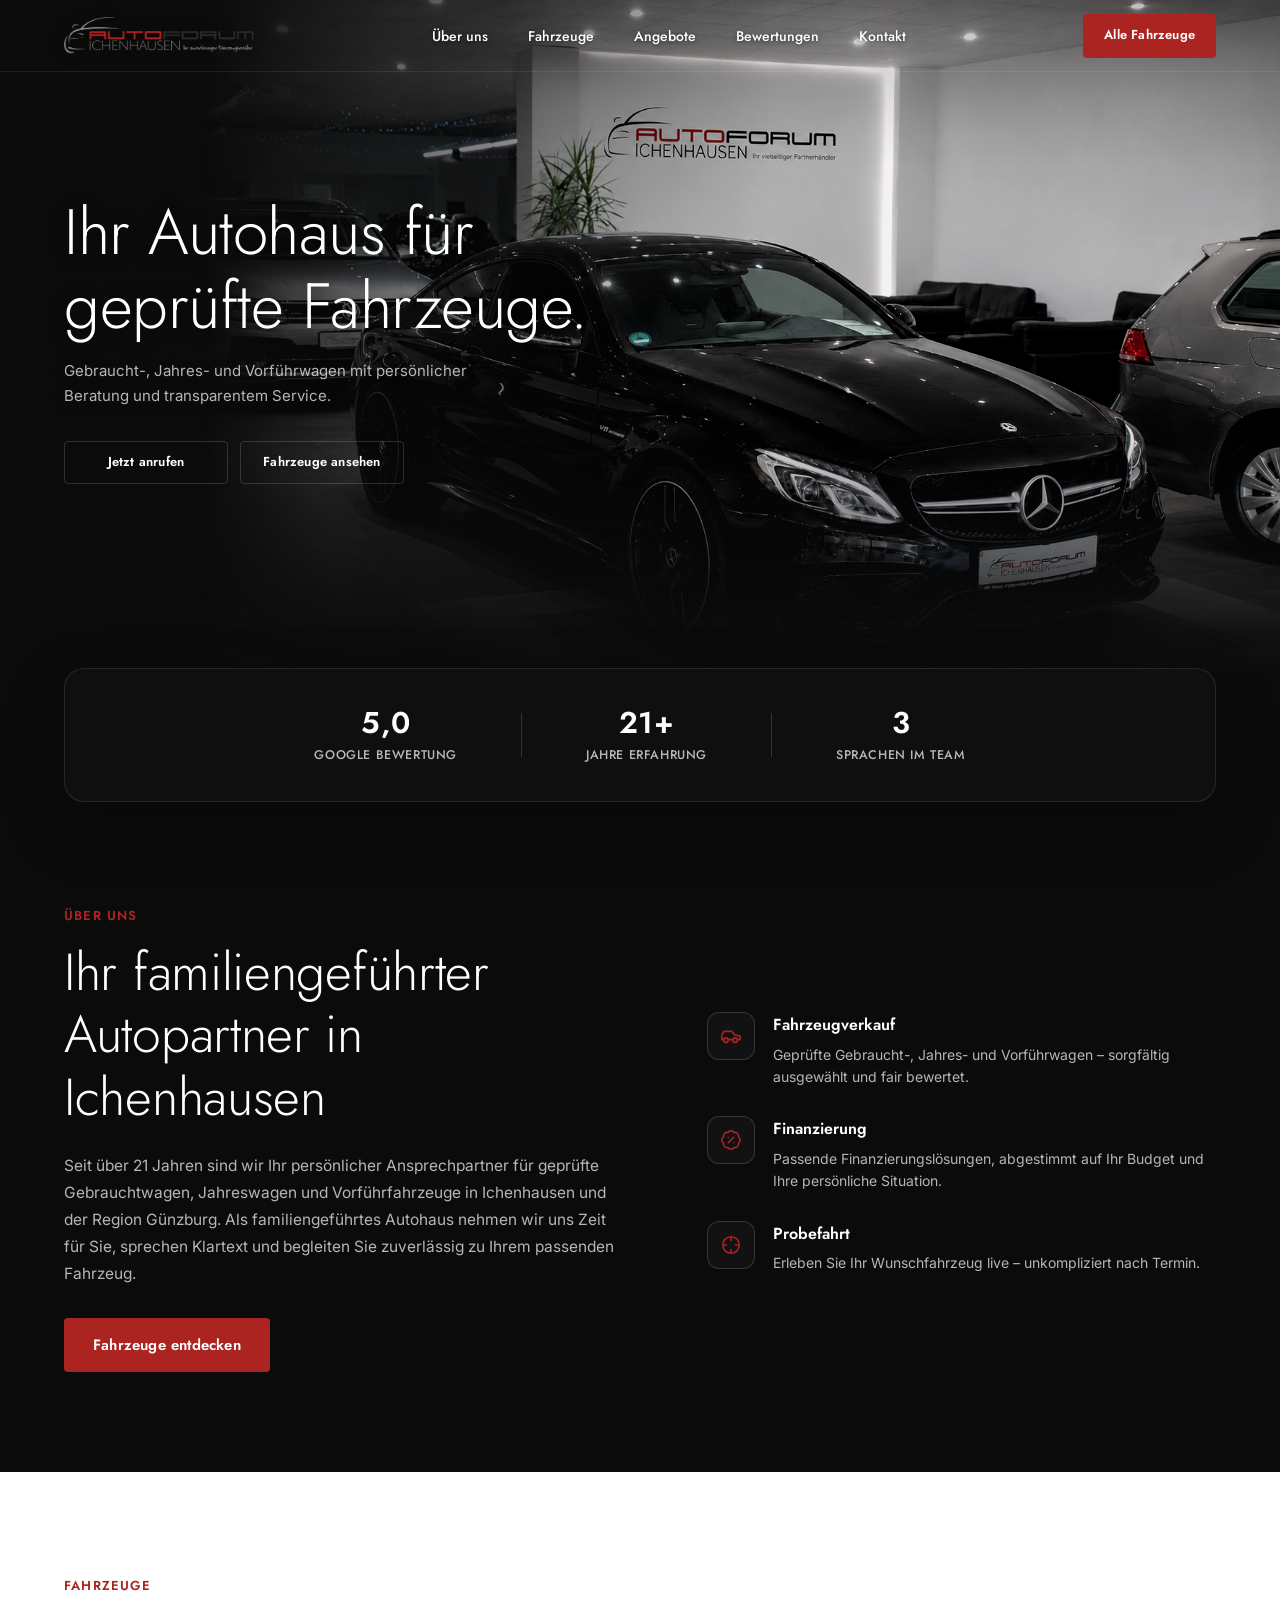
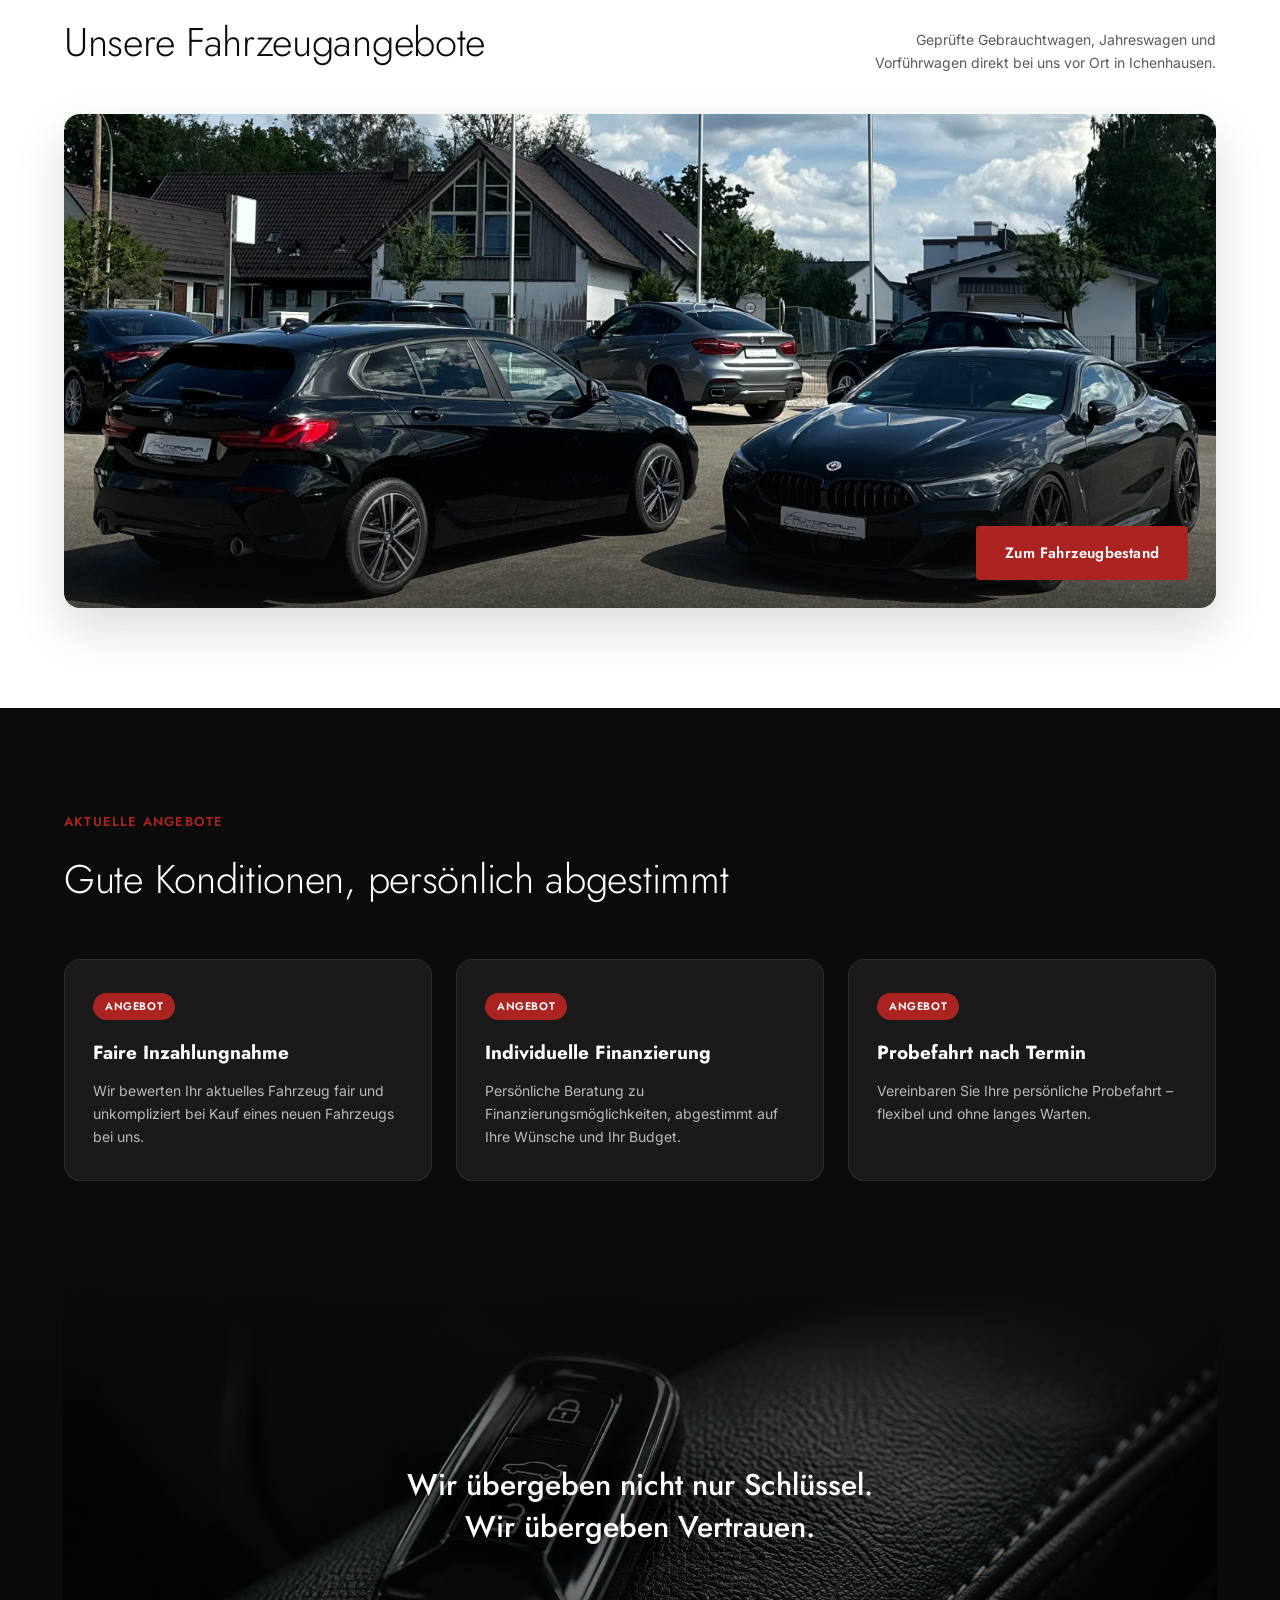
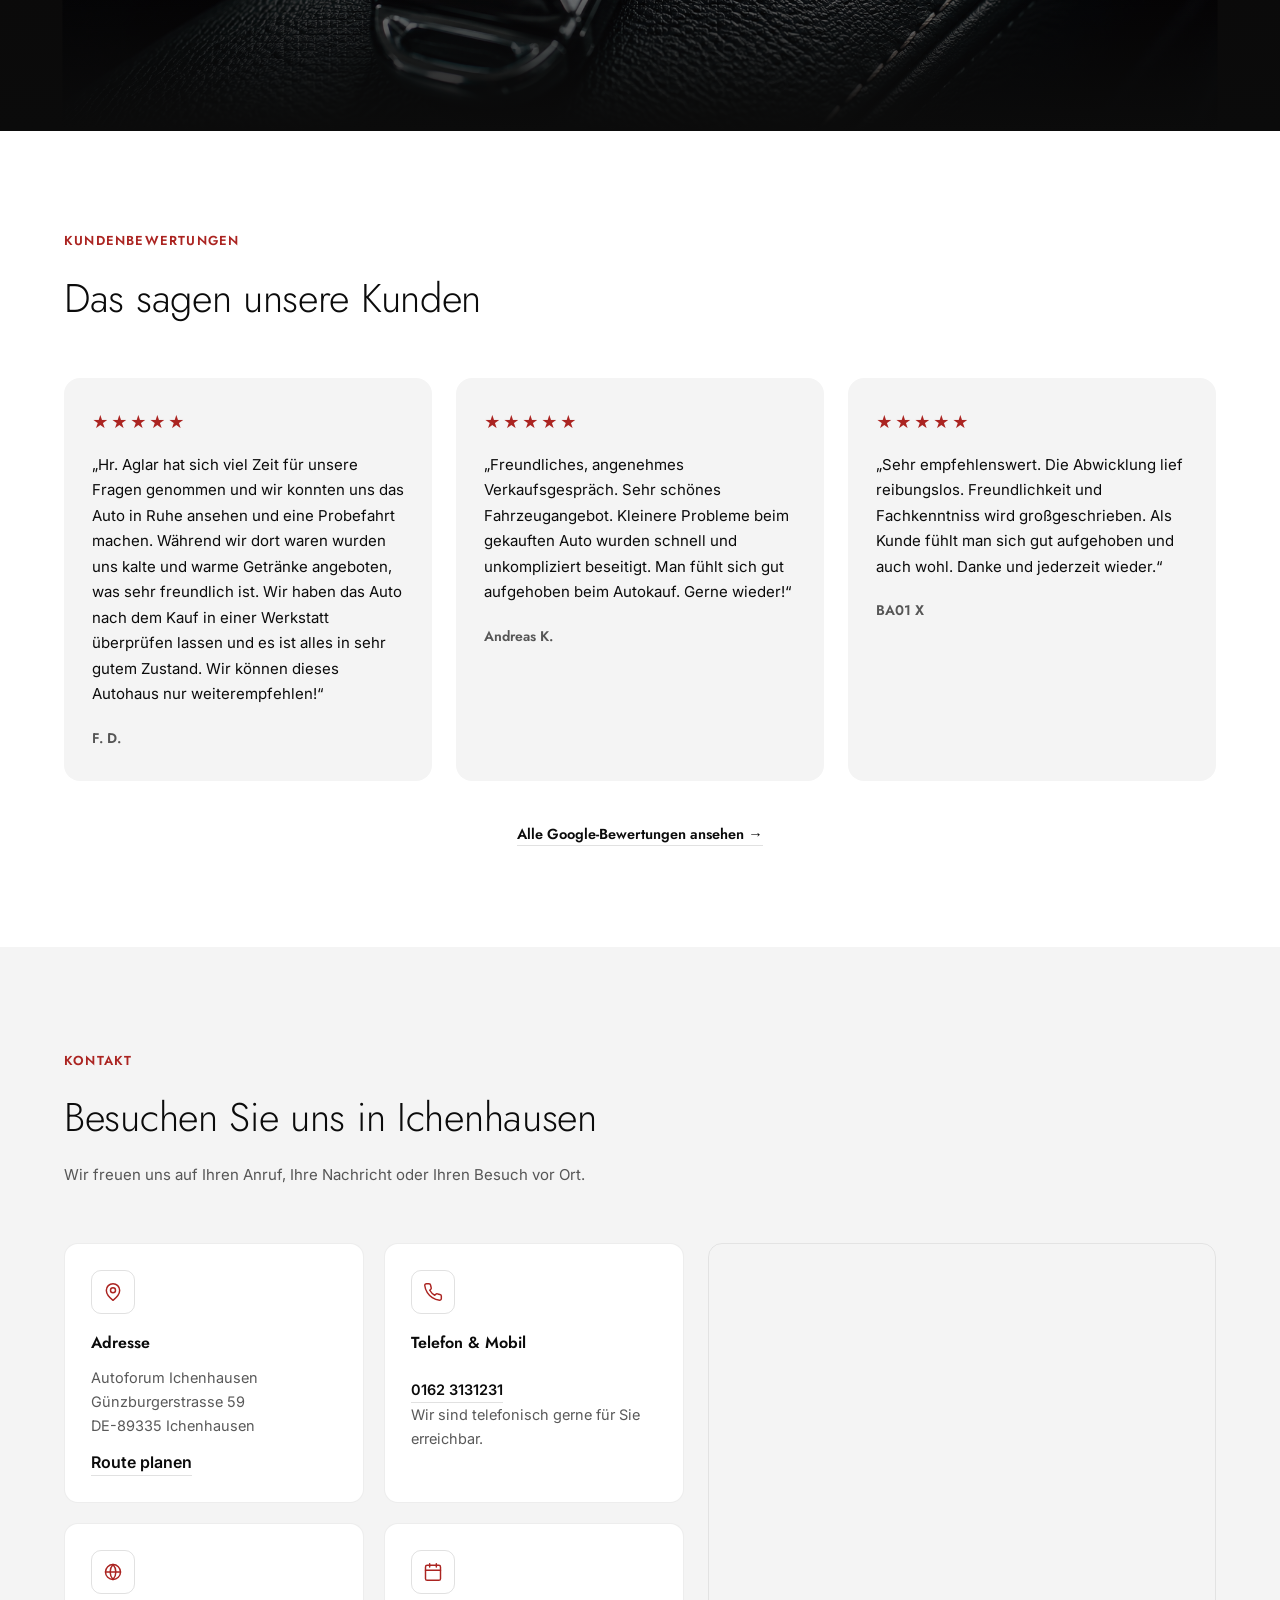
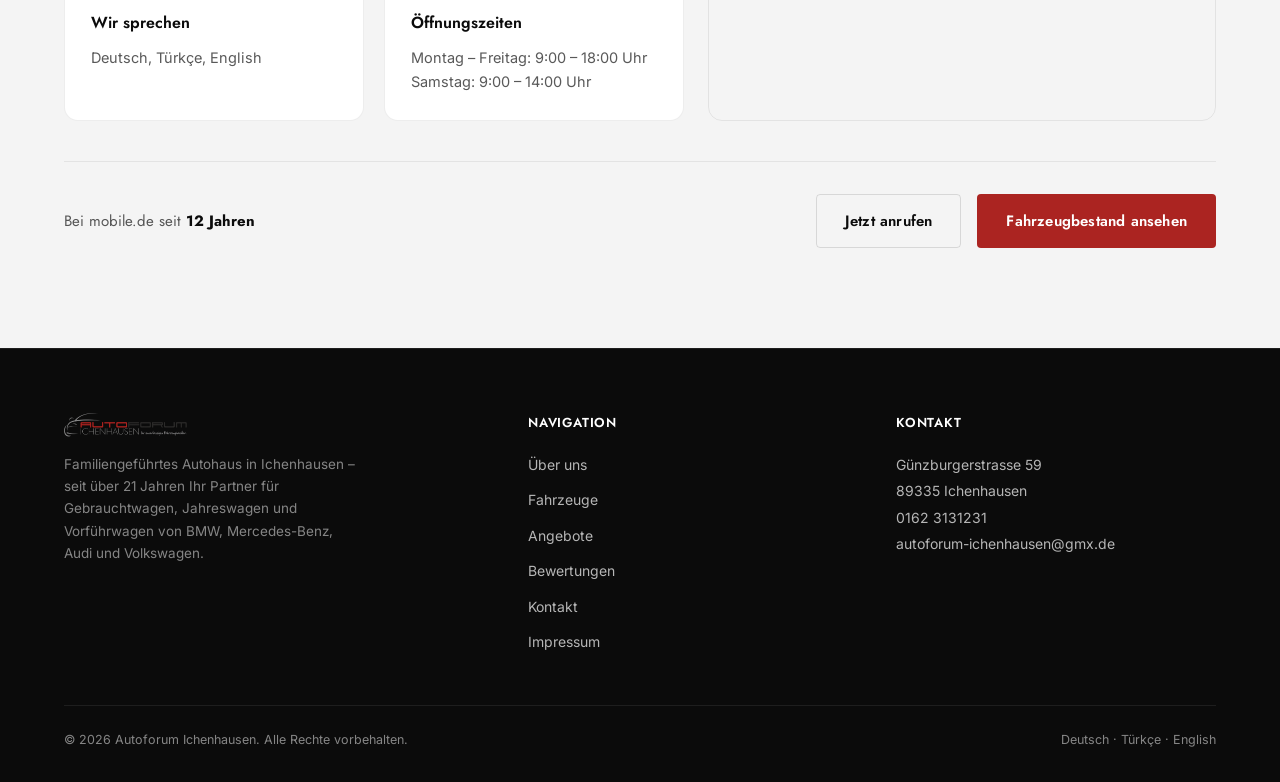
==== index.html @ eb10d695 "Initial commit" ====
<!DOCTYPE html>
<html lang="de">
<head>
  <meta charset="UTF-8">
  <meta name="viewport" content="width=device-width, initial-scale=1.0">
  <title>Autoforum Ichenhausen – Gebrauchtwagen, Jahreswagen & Vorführwagen | BMW, Mercedes, Audi, VW</title>
  <meta name="description" content="Familiengeführtes Autohaus in Ichenhausen bei Günzburg: seit über 21 Jahren geprüfte Gebrauchtwagen, Jahreswagen & Vorführwagen von BMW, Mercedes-Benz, Audi und Volkswagen. Persönliche Beratung auf Deutsch, Türkçe & English.">
  <meta name="theme-color" content="#0B0B0B">
  <link rel="icon" href="assets/logo.png" type="image/png">

  <!-- Local / Geo SEO -->
  <meta name="geo.region" content="DE-BY">
  <meta name="geo.placename" content="Ichenhausen">
  <meta name="geo.position" content="48.2838;10.3268">
  <meta name="ICBM" content="48.2838, 10.3268">

  <!-- Open Graph -->
  <meta property="og:type" content="business.business">
  <meta property="og:site_name" content="Autoforum Ichenhausen">
  <meta property="og:locale" content="de_DE">
  <meta property="og:title" content="Autoforum Ichenhausen – Gebrauchtwagen, Jahreswagen & Vorführwagen">
  <meta property="og:description" content="Familiengeführtes Autohaus in Ichenhausen: seit über 21 Jahren geprüfte Gebrauchtwagen von BMW, Mercedes-Benz, Audi und Volkswagen. Persönlich beraten, ehrlich verkauft.">
  <meta property="og:image" content="assets/Heroshowroom.png">
  <!-- TODO: og:image und og:url auf absolute Produktions-URL setzen, sobald die Domain feststeht -->

  <link rel="preconnect" href="https://fonts.googleapis.com">
  <link rel="preconnect" href="https://fonts.gstatic.com" crossorigin>
  <link href="https://fonts.googleapis.com/css2?family=Jost:wght@300;400;500;600;700;800&family=Inter:wght@400;500;600;700&display=swap" rel="stylesheet">

  <link rel="stylesheet" href="style.css">

  <script type="application/ld+json">
  {
    "@context": "https://schema.org",
    "@type": "AutoDealer",
    "name": "Autoforum Ichenhausen",
    "image": "assets/Heroshowroom.png",
    "description": "Familiengeführtes Autohaus in Ichenhausen mit über 21 Jahren Erfahrung im Verkauf von Gebrauchtwagen, Jahreswagen und Vorführwagen der Marken BMW, Mercedes-Benz, Audi und Volkswagen.",
    "address": {
      "@type": "PostalAddress",
      "streetAddress": "Günzburgerstrasse 59",
      "addressLocality": "Ichenhausen",
      "postalCode": "89335",
      "addressRegion": "Bayern",
      "addressCountry": "DE"
    },
    "telephone": "+49-162-3131231",
    "email": "autoforum-ichenhausen@gmx.de",
    "openingHoursSpecification": [
      {
        "@type": "OpeningHoursSpecification",
        "dayOfWeek": ["Monday", "Tuesday", "Wednesday", "Thursday", "Friday"],
        "opens": "09:00",
        "closes": "18:00"
      },
      {
        "@type": "OpeningHoursSpecification",
        "dayOfWeek": ["Saturday"],
        "opens": "09:00",
        "closes": "14:00"
      }
    ],
    "areaServed": ["Ichenhausen", "Günzburg", "Krumbach", "Neu-Ulm", "Ulm"],
    "brand": ["BMW", "Mercedes-Benz", "Audi", "Volkswagen"],
    "knowsLanguage": ["de", "tr", "en"],
    "priceRange": "€€"
  }
  </script>
</head>
<body>

  <a href="#hero" class="skip-link">Zum Inhalt springen</a>

  <header class="site-header" id="site-header">
    <div class="container header-inner">
      <a href="#hero" class="logo">
        <img src="assets/logo.png" alt="Autoforum Ichenhausen" width="1944" height="380">
      </a>

      <nav class="main-nav" id="main-nav" aria-label="Hauptnavigation">
        <ul>
          <li><a href="#ueber-uns">Über uns</a></li>
          <li><a href="#fahrzeuge">Fahrzeuge</a></li>
          <li><a href="#angebote">Angebote</a></li>
          <li><a href="#bewertungen">Bewertungen</a></li>
          <li><a href="#kontakt">Kontakt</a></li>
        </ul>
      </nav>

      <div class="header-actions">
        <a href="https://home.mobile.de/home/index.html?customerId=11291043&utm_source=google&utm_medium=cpc&utm_campaign=PS_DE_CORE_CARS_GOOG_DSA_LEAD_BRO_Dealer__n-ps-go-d-c-a-a&utm_content=533637550681&utm_term=&utm_id=13897922139&gad_source=1&gad_campaignid=13897922139&gbraid=0AAAAAD230Mx4iwaomzoD1OWwT4Vxj1yBn&gclid=CjwKCAjwpK3SBhASEiwAtV1SPL903zIHkJh6gnS1S8WDkmDlD4dHwbbwN_AXrRke5hwf5YZaoor-yxoCnCIQAvD_BwE" class="btn btn-primary header-cta" target="_blank" rel="noopener noreferrer" title="Öffnet unseren Fahrzeugbestand auf mobile.de in einem neuen Tab">Alle Fahrzeuge</a>
        <button class="nav-toggle" id="nav-toggle" aria-label="Menü öffnen" aria-expanded="false" aria-controls="main-nav">
          <span></span>
          <span></span>
          <span></span>
        </button>
      </div>
    </div>
  </header>

  <main>
  <section class="hero" id="hero">
    <div class="hero-media">
      <img src="assets/hero.png" alt="Fahrzeuge im Showroom des Autoforum Ichenhausen" class="hero-img">
      <div class="hero-overlay"></div>
    </div>

    <div class="hero-content container">
      <div class="hero-copy">
        <h1 class="hero-title">Ihr Autohaus für<br>geprüfte Fahrzeuge.</h1>
        <p class="hero-subtitle">Gebraucht-, Jahres- und Vorführwagen mit persönlicher Beratung und transparentem Service.</p>

        <div class="hero-cta-row">
          <a href="tel:+491623131231" class="btn btn-secondary">Jetzt anrufen</a>
          <a href="https://home.mobile.de/home/index.html?customerId=11291043&utm_source=google&utm_medium=cpc&utm_campaign=PS_DE_CORE_CARS_GOOG_DSA_LEAD_BRO_Dealer__n-ps-go-d-c-a-a&utm_content=533637550681&utm_term=&utm_id=13897922139&gad_source=1&gad_campaignid=13897922139&gbraid=0AAAAAD230Mx4iwaomzoD1OWwT4Vxj1yBn&gclid=CjwKCAjwpK3SBhASEiwAtV1SPL903zIHkJh6gnS1S8WDkmDlD4dHwbbwN_AXrRke5hwf5YZaoor-yxoCnCIQAvD_BwE" class="btn btn-secondary" target="_blank" rel="noopener noreferrer" title="Öffnet unseren Fahrzeugbestand auf mobile.de in einem neuen Tab">Fahrzeuge ansehen</a>
        </div>
      </div>
    </div>
  </section>

  <section class="facts-section" aria-label="Autoforum Ichenhausen in Zahlen">
    <div class="container">
      <div class="facts-box">
        <div class="fact">
          <span class="fact-number">5,0
          </span>
          <span class="fact-title">Google Bewertung</span>
        </div>
        <div class="fact-divider" aria-hidden="true"></div>
        <div class="fact">
          <span class="fact-number">21+</span>
          <span class="fact-title">Jahre Erfahrung</span>
        </div>
        <div class="fact-divider" aria-hidden="true"></div>
        <div class="fact">
          <span class="fact-number">3</span>
          <span class="fact-title">Sprachen im Team</span>
        </div>
      </div>
    </div>
  </section>

  <section class="about" id="ueber-uns">
    <div class="container about-inner">
      <div class="about-copy">
        <span class="eyebrow">Über uns</span>
        <h2 class="about-title">Ihr familiengeführter Autopartner in Ichenhausen</h2>

        <p>
          Seit über 21 Jahren sind wir Ihr persönlicher Ansprechpartner für geprüfte Gebrauchtwagen, Jahreswagen und Vorführfahrzeuge in Ichenhausen und der Region Günzburg. Als familiengeführtes Autohaus nehmen wir uns Zeit für Sie, sprechen Klartext und begleiten Sie zuverlässig zu Ihrem passenden Fahrzeug.
        </p>

        <a href="#fahrzeuge" class="btn btn-primary about-cta">Fahrzeuge entdecken</a>
      </div>

      <div class="about-services" id="leistungen">
        <div class="about-service">
          <div class="feature-icon" aria-hidden="true">
            <svg viewBox="0 0 24 24" fill="none" stroke="currentColor" stroke-width="1.75" stroke-linecap="round" stroke-linejoin="round">
              <path d="M14 16H9m10 0h3v-3.15a1 1 0 0 0-.84-.99L16 11l-2.7-3.6a1 1 0 0 0-.8-.4H5.24a2 2 0 0 0-1.8 1.1l-.8 1.63A6 6 0 0 0 2 12.42V16h2"/>
              <circle cx="6.5" cy="16.5" r="2.5"/>
              <circle cx="16.5" cy="16.5" r="2.5"/>
            </svg>
          </div>
          <div>
            <h3>Fahrzeugverkauf</h3>
            <p>Geprüfte Gebraucht-, Jahres- und Vorführwagen – sorgfältig ausgewählt und fair bewertet.</p>
          </div>
        </div>

        <div class="about-service">
          <div class="feature-icon" aria-hidden="true">
            <svg viewBox="0 0 24 24" fill="none" stroke="currentColor" stroke-width="1.75" stroke-linecap="round" stroke-linejoin="round">
              <path d="M3.85 8.62a4 4 0 0 1 4.78-4.77 4 4 0 0 1 6.74 0 4 4 0 0 1 4.78 4.78 4 4 0 0 1 0 6.74 4 4 0 0 1-4.77 4.78 4 4 0 0 1-6.75 0 4 4 0 0 1-4.78-4.77 4 4 0 0 1 0-6.76Z"/>
              <path d="m15 9-6 6"/>
              <path d="M9 9h.01"/>
              <path d="M15 15h.01"/>
            </svg>
          </div>
          <div>
            <h3>Finanzierung</h3>
            <p>Passende Finanzierungslösungen, abgestimmt auf Ihr Budget und Ihre persönliche Situation.</p>
          </div>
        </div>

        <div class="about-service">
          <div class="feature-icon" aria-hidden="true">
            <svg viewBox="0 0 24 24" fill="none" stroke="currentColor" stroke-width="1.75" stroke-linecap="round" stroke-linejoin="round">
              <circle cx="12" cy="12" r="9"/>
              <path d="M12 3v4M12 17v4M3 12h4M17 12h4"/>
            </svg>
          </div>
          <div>
            <h3>Probefahrt</h3>
            <p>Erleben Sie Ihr Wunschfahrzeug live – unkompliziert nach Termin.</p>
          </div>
        </div>
      </div>
    </div>
  </section>

  <section class="vehicles" id="fahrzeuge">
    <div class="container">
      <div class="vehicles-head">
        <div>
          <span class="eyebrow">Fahrzeuge</span>
          <h2 class="vehicles-title">Unsere Fahrzeugangebote</h2>
        </div>
        <p class="vehicles-subtitle">
          Geprüfte Gebrauchtwagen, Jahreswagen und Vorführwagen direkt bei uns vor Ort in Ichenhausen.
        </p>
      </div>

      <div class="vehicles-media">
        <img src="assets/fahrzeuge.png" alt="Fahrzeuge auf dem Hof des Autoforum Ichenhausen" class="vehicles-img">
        <div class="vehicles-media-overlay"></div>
        <div class="vehicles-media-caption">
          <a href="https://home.mobile.de/home/index.html?customerId=11291043&utm_source=google&utm_medium=cpc&utm_campaign=PS_DE_CORE_CARS_GOOG_DSA_LEAD_BRO_Dealer__n-ps-go-d-c-a-a&utm_content=533637550681&utm_term=&utm_id=13897922139&gad_source=1&gad_campaignid=13897922139&gbraid=0AAAAAD230Mx4iwaomzoD1OWwT4Vxj1yBn&gclid=CjwKCAjwpK3SBhASEiwAtV1SPL903zIHkJh6gnS1S8WDkmDlD4dHwbbwN_AXrRke5hwf5YZaoor-yxoCnCIQAvD_BwE" target="_blank" rel="noopener noreferrer" class="btn btn-primary" title="Öffnet unseren Fahrzeugbestand auf mobile.de in einem neuen Tab">Zum Fahrzeugbestand</a>
        </div>
      </div>
    </div>
  </section>

  <section class="offers" id="angebote" aria-label="Aktuelle Angebote">
    <div class="container">
      <div class="offers-head">
        <span class="eyebrow">Aktuelle Angebote</span>
        <h2 class="offers-title">Gute Konditionen, persönlich abgestimmt</h2>
      </div>

      <div class="offer-cards">
        <div class="offer-card">
          <span class="offer-tag">Angebot</span>
          <h3>Faire Inzahlungnahme</h3>
          <p>Wir bewerten Ihr aktuelles Fahrzeug fair und unkompliziert bei Kauf eines neuen Fahrzeugs bei uns.</p>
        </div>
        <div class="offer-card">
          <span class="offer-tag">Angebot</span>
          <h3>Individuelle Finanzierung</h3>
          <p>Persönliche Beratung zu Finanzierungsmöglichkeiten, abgestimmt auf Ihre Wünsche und Ihr Budget.</p>
        </div>
        <div class="offer-card">
          <span class="offer-tag">Angebot</span>
          <h3>Probefahrt nach Termin</h3>
          <p>Vereinbaren Sie Ihre persönliche Probefahrt – flexibel und ohne langes Warten.</p>
        </div>
      </div>
    </div>
  </section>

  <section class="key-banner" aria-label="Autoforum Ichenhausen">
    <img src="assets/schlussel.png" alt="" class="key-banner-img">
    <div class="key-banner-scrim"></div>
    <div class="key-banner-fade key-banner-fade-top"></div>
    <div class="key-banner-fade key-banner-fade-bottom"></div>
    <div class="key-banner-tagline">
      <p>Wir übergeben nicht nur Schlüssel. <br> Wir übergeben Vertrauen.</p>
    </div>
  </section>

  <section class="testimonials" id="bewertungen" aria-label="Kundenbewertungen">
    <div class="container">
      <div class="testimonials-head">
        <span class="eyebrow">Kundenbewertungen</span>
        <h2 class="testimonials-title">Das sagen unsere Kunden</h2>
      </div>

      <div class="testimonial-cards">
        <div class="testimonial-card">
          <div class="testimonial-stars" aria-hidden="true">★★★★★</div>
          <p>„Hr. Aglar hat sich viel Zeit für unsere Fragen genommen und wir konnten uns das Auto in Ruhe ansehen und eine Probefahrt machen. Während wir dort waren wurden uns kalte und warme Getränke angeboten, was sehr freundlich ist. Wir haben das Auto nach dem Kauf in einer Werkstatt überprüfen lassen und es ist alles in sehr gutem Zustand. Wir können dieses Autohaus nur weiterempfehlen!“</p>
          <span class="testimonial-author">F. D.</span>
        </div>
        <div class="testimonial-card">
          <div class="testimonial-stars" aria-hidden="true">★★★★★</div>
          <p>„Freundliches, angenehmes Verkaufsgespräch. Sehr schönes Fahrzeugangebot. Kleinere Probleme beim gekauften Auto wurden schnell und unkompliziert beseitigt. Man fühlt sich gut aufgehoben beim Autokauf. Gerne wieder!“</p>
          <span class="testimonial-author">Andreas K.</span>
        </div>
        <div class="testimonial-card">
          <div class="testimonial-stars" aria-hidden="true">★★★★★</div>
          <p>„Sehr empfehlenswert. Die Abwicklung lief reibungslos. Freundlichkeit und Fachkenntniss wird großgeschrieben. Als Kunde fühlt man sich gut aufgehoben und auch wohl. Danke und jederzeit wieder.“</p>
          <span class="testimonial-author">BA01 X</span>
        </div>
      </div>

      <div class="testimonials-cta-row">
        <a href="https://share.google/JwbRLaQHI198ySaHr" target="_blank" rel="noopener noreferrer" class="testimonials-cta">Alle Google-Bewertungen ansehen →</a>
      </div>
    </div>
  </section>

  <section class="contact" id="kontakt">
    <div class="container">
      <div class="contact-head">
        <span class="eyebrow">Kontakt</span>
        <h2 class="contact-title">Besuchen Sie uns in Ichenhausen</h2>
        <p class="contact-subtitle">Wir freuen uns auf Ihren Anruf, Ihre Nachricht oder Ihren Besuch vor Ort.</p>
      </div>

      <div class="contact-grid">
        <div class="contact-cards">
          <div class="contact-card">
            <div class="contact-card-icon" aria-hidden="true">
              <svg viewBox="0 0 24 24" fill="none" stroke="currentColor" stroke-width="1.75" stroke-linecap="round" stroke-linejoin="round"><path d="M20 10c0 6-8 12-8 12s-8-6-8-12a8 8 0 0 1 16 0Z"/><circle cx="12" cy="10" r="3"/></svg>
            </div>
            <h3>Adresse</h3>
            <address>
              Autoforum Ichenhausen<br>
              Günzburgerstrasse 59<br>
              DE-89335 Ichenhausen
            </address>
            <a class="link-strong" href="https://www.google.com/maps/dir/?api=1&destination=G%C3%BCnzburgerstrasse+59%2C+89335+Ichenhausen" target="_blank" rel="noopener noreferrer">Route planen</a>
          </div>

          <div class="contact-card">
            <div class="contact-card-icon" aria-hidden="true">
              <svg viewBox="0 0 24 24" fill="none" stroke="currentColor" stroke-width="1.75" stroke-linecap="round" stroke-linejoin="round"><path d="M22 16.92v3a2 2 0 0 1-2.18 2 19.79 19.79 0 0 1-8.63-3.07 19.5 19.5 0 0 1-6-6 19.79 19.79 0 0 1-3.07-8.67A2 2 0 0 1 4.11 2h3a2 2 0 0 1 2 1.72c.127.96.362 1.903.7 2.81a2 2 0 0 1-.45 2.11L8.09 9.91a16 16 0 0 0 6 6l1.27-1.27a2 2 0 0 1 2.11-.45c.907.338 1.85.573 2.81.7A2 2 0 0 1 22 16.92Z"/></svg>
            </div>
            <h3>Telefon &amp; Mobil</h3>
            <p><a class="link-strong" href="tel:+491623131231">0162 3131231</a></p>
            <p>Wir sind telefonisch gerne für Sie erreichbar.</p>
          </div>

          <div class="contact-card">
            <div class="contact-card-icon" aria-hidden="true">
              <svg viewBox="0 0 24 24" fill="none" stroke="currentColor" stroke-width="1.75" stroke-linecap="round" stroke-linejoin="round"><circle cx="12" cy="12" r="9"/><path d="M3 12h18M12 3a13.5 13.5 0 0 1 0 18M12 3a13.5 13.5 0 0 0 0 18"/></svg>
            </div>
            <h3>Wir sprechen</h3>
            <p>Deutsch, Türkçe, English</p>
          </div>

          <div class="contact-card">
            <div class="contact-card-icon" aria-hidden="true">
              <svg viewBox="0 0 24 24" fill="none" stroke="currentColor" stroke-width="1.75" stroke-linecap="round" stroke-linejoin="round"><rect x="3" y="4" width="18" height="18" rx="2"/><path d="M16 2v4M8 2v4M3 10h18"/></svg>
            </div>
            <h3>Öffnungszeiten</h3>
            <p>Montag – Freitag: 9:00 – 18:00 Uhr<br>Samstag: 9:00 – 14:00 Uhr</p>
          </div>
        </div>

        <div class="contact-map">
          <iframe
            src="https://www.openstreetmap.org/export/embed.html?bbox=10.3208%2C48.2798%2C10.3328%2C48.2878&amp;layer=mapnik&amp;marker=48.2838%2C10.3268"
            title="Standort von Autoforum Ichenhausen auf der Karte"
            loading="lazy"
            referrerpolicy="no-referrer-when-downgrade">
          </iframe>
        </div>
      </div>

      <div class="contact-footer-row">
        <p class="contact-mobilede">Bei mobile.de seit <strong>12 Jahren</strong></p>
        <div class="contact-cta">
          <a href="tel:+491623131231" class="btn btn-secondary">Jetzt anrufen</a>
          <a href="https://home.mobile.de/home/index.html?customerId=11291043&utm_source=google&utm_medium=cpc&utm_campaign=PS_DE_CORE_CARS_GOOG_DSA_LEAD_BRO_Dealer__n-ps-go-d-c-a-a&utm_content=533637550681&utm_term=&utm_id=13897922139&gad_source=1&gad_campaignid=13897922139&gbraid=0AAAAAD230Mx4iwaomzoD1OWwT4Vxj1yBn&gclid=CjwKCAjwpK3SBhASEiwAtV1SPL903zIHkJh6gnS1S8WDkmDlD4dHwbbwN_AXrRke5hwf5YZaoor-yxoCnCIQAvD_BwE" class="btn btn-primary" target="_blank" rel="noopener noreferrer" title="Öffnet unseren Fahrzeugbestand auf mobile.de in einem neuen Tab">Fahrzeugbestand ansehen</a>
        </div>
      </div>
    </div>
  </section>

  </main>

  <footer class="site-footer">
    <div class="container">
      <div class="footer-top">
        <div class="footer-brand">
          <img src="assets/logo.png" alt="Autoforum Ichenhausen" width="1944" height="380">
          <p>Familiengeführtes Autohaus in Ichenhausen – seit über 21 Jahren Ihr Partner für Gebrauchtwagen, Jahreswagen und Vorführwagen von BMW, Mercedes-Benz, Audi und Volkswagen.</p>
        </div>

        <div class="footer-col">
          <h2 class="footer-heading">Navigation</h2>
          <ul class="footer-links">
            <li><a href="#ueber-uns">Über uns</a></li>
            <li><a href="#fahrzeuge">Fahrzeuge</a></li>
            <li><a href="#angebote">Angebote</a></li>
            <li><a href="#bewertungen">Bewertungen</a></li>
            <li><a href="#kontakt">Kontakt</a></li>
            <li><a href="impressum.html">Impressum</a></li>
          </ul>
        </div>

        <div class="footer-col">
          <h2 class="footer-heading">Kontakt</h2>
          <address class="footer-address">
            Günzburgerstrasse 59<br>
            89335 Ichenhausen<br>
            <a href="tel:+491623131231">0162 3131231</a><br>
            <a href="mailto:autoforum-ichenhausen@gmx.de">autoforum-ichenhausen@gmx.de</a>
          </address>
        </div>
      </div>

      <div class="footer-bottom">
        <p>&copy; <span id="footer-year">2026</span> Autoforum Ichenhausen. Alle Rechte vorbehalten.</p>
        <p>Deutsch · Türkçe · English</p>
      </div>
    </div>
  </footer>

  <script src="script.js"></script>
</body>
</html>
---- style.css ----
/* ==========================================================================
   Autoforum Ichenhausen – Design System
   ========================================================================== */

:root {
  --color-bg: #0B0B0B;
  --color-bg-soft: #1a1a1a;
  --color-white: #FFFFFF;
  --color-white-70: rgba(255, 255, 255, 0.7);
  --color-white-50: rgba(255, 255, 255, 0.5);
  --color-white-15: rgba(255, 255, 255, 0.15);
  --color-white-08: rgba(255, 255, 255, 0.08);
  --color-accent: #AB2421;
  --color-accent-hover: #8B1017;
  --color-accent-soft: rgba(171, 36, 33, 0.12);

  --color-brand-red: #AB2421;
  --color-brand-black: #0B0B0B;
  --color-brand-gray: #C5C5C5;

  /* Light surfaces for content sections */
  --color-surface: #FFFFFF;
  --color-surface-alt: #F4F4F4;
  --color-ink: #0B0B0B;
  --color-ink-70: rgba(11, 11, 11, 0.68);
  --color-ink-50: rgba(11, 11, 11, 0.5);
  --color-ink-15: rgba(11, 11, 11, 0.12);
  --color-ink-08: rgba(11, 11, 11, 0.07);

  --font-heading: 'Jost', sans-serif;
  --font-body: 'Inter', sans-serif;

  --container-width: 1200px;
  --container-width-wide: 1320px;
  --header-height: 72px;
}

* {
  margin: 0;
  padding: 0;
  box-sizing: border-box;
}

html {
  scroll-behavior: smooth;
}

body {
  background: var(--color-bg);
  color: var(--color-white);
  font-family: var(--font-body);
  line-height: 1.6;
  -webkit-font-smoothing: antialiased;
}

img {
  display: block;
  max-width: 100%;
}

a {
  color: inherit;
  text-decoration: none;
}

ul {
  list-style: none;
}

:focus-visible {
  outline: 2px solid var(--color-accent);
  outline-offset: 3px;
}

.skip-link {
  position: absolute;
  top: -100%;
  left: 24px;
  z-index: 200;
  background: var(--color-accent);
  color: var(--color-white);
  padding: 12px 20px;
  border-radius: 0 0 8px 8px;
  font-family: var(--font-heading);
  font-weight: 600;
  font-size: 14px;
  transition: top 0.2s ease;
}

.skip-link:focus-visible {
  top: 0;
}

@media (prefers-reduced-motion: reduce) {
  *,
  *::before,
  *::after {
    animation-duration: 0.001ms !important;
    animation-iteration-count: 1 !important;
    transition-duration: 0.001ms !important;
    scroll-behavior: auto !important;
  }
}

.container {
  width: 100%;
  max-width: var(--container-width);
  margin: 0 auto;
  padding: 0 24px;
}

.eyebrow {
  display: inline-block;
  font-family: var(--font-heading);
  font-weight: 600;
  font-size: 13px;
  letter-spacing: 1.2px;
  text-transform: uppercase;
  color: var(--color-accent);
  margin-bottom: 14px;
}

/* ---------- Buttons ---------- */

.btn {
  display: inline-flex;
  align-items: center;
  justify-content: center;
  min-height: 44px;
  padding: 14px 28px;
  border-radius: 4px;
  font-family: var(--font-heading);
  font-weight: 600;
  font-size: 15px;
  letter-spacing: 0.2px;
  white-space: nowrap;
  border: 1px solid transparent;
  transition: background-color 0.2s ease, border-color 0.2s ease, transform 0.2s ease, box-shadow 0.2s ease;
}

.btn-primary {
  background: var(--color-accent);
  color: var(--color-white);
}

.btn-primary:hover {
  background: var(--color-accent-hover);
  transform: translateY(-2px);
}

.btn-primary:active {
  transform: translateY(0);
}

.btn-secondary {
  background: transparent;
  color: var(--color-white);
  border-color: var(--color-white-15);
}

.btn-secondary:hover {
  border-color: var(--color-white-70);
  background: rgba(255, 255, 255, 0.06);
  transform: translateY(-2px);
}

.btn-secondary:active {
  transform: translateY(0);
}

/* ---------- Header ---------- */

.site-header {
  position: fixed;
  top: 0;
  left: 0;
  right: 0;
  z-index: 100;
  height: var(--header-height);
  display: flex;
  align-items: center;
  background: transparent;
  border-bottom: 1px solid rgba(255, 255, 255, 0.08);
  transition: background-color 0.3s ease, border-color 0.3s ease, box-shadow 0.3s ease;
}

.site-header.is-scrolled {
  background: rgba(11, 11, 11, 0.85);
  backdrop-filter: blur(10px);
  border-bottom-color: rgba(255, 255, 255, 0.1);
  box-shadow: 0 4px 20px rgba(0, 0, 0, 0.35);
}

.site-header.is-light {
  background: rgba(255, 255, 255, 0.92);
  backdrop-filter: blur(10px);
  border-bottom-color: rgba(11, 11, 11, 0.08);
  box-shadow: 0 4px 20px rgba(11, 11, 11, 0.08);
}

.site-header.is-light .main-nav a {
  color: var(--color-ink);
  text-shadow: none;
}

.site-header.is-light .nav-toggle span {
  background: var(--color-ink);
}

.header-inner {
  display: flex;
  align-items: center;
  justify-content: space-between;
  gap: 32px;
}

.logo img {
  width: 190px;
  height: auto;
  filter: drop-shadow(0 1px 6px rgba(0, 0, 0, 0.5));
}

.main-nav a {
  font-family: var(--font-heading);
  font-size: 14px;
  font-weight: 500;
  color: var(--color-white);
  transition: color 0.2s ease;
  position: relative;
  text-shadow: 0 1px 4px rgba(0, 0, 0, 0.5);
}

.main-nav ul {
  display: flex;
  align-items: center;
  gap: 40px;
}

.main-nav a::after {
  content: "";
  position: absolute;
  left: 0;
  bottom: -6px;
  width: 0;
  height: 2px;
  background: var(--color-brand-red);
  transition: width 0.2s ease;
}

.main-nav a:hover {
  color: var(--color-white);
}

.main-nav a:hover::after {
  width: 100%;
}

.main-nav a.is-active {
  color: var(--color-brand-red);
}

.site-header.is-light .main-nav a.is-active {
  color: var(--color-brand-red);
}

.main-nav a.is-active::after {
  width: 100%;
}

.header-actions {
  display: flex;
  align-items: center;
  gap: 24px;
}

.header-phone {
  display: flex;
  align-items: center;
  gap: 8px;
  padding: 10px 18px;
  border: 1px solid rgba(255, 255, 255, 0.25);
  border-radius: 4px;
  background: rgba(255, 255, 255, 0.08);
  font-family: var(--font-heading);
  font-size: 13.5px;
  font-weight: 500;
  color: var(--color-white);
  transition: border-color 0.2s ease, background-color 0.2s ease, color 0.2s ease;
}

.header-phone svg {
  width: 16px;
  height: 16px;
  flex-shrink: 0;
}

.header-phone:hover {
  border-color: var(--color-white);
  background: rgba(255, 255, 255, 0.16);
}

.header-cta {
  padding: 10px 20px;
  font-size: 13px;
}

/* Mobile nav toggle */

.nav-toggle {
  display: none;
  flex-direction: column;
  justify-content: center;
  align-items: center;
  gap: 5px;
  width: 44px;
  height: 44px;
  background: transparent;
  border: none;
  border-radius: 6px;
  cursor: pointer;
  z-index: 110;
}

.nav-toggle span {
  display: block;
  width: 22px;
  height: 2px;
  background: var(--color-white);
  border-radius: 2px;
  transition: transform 0.25s ease, opacity 0.25s ease;
  filter: drop-shadow(0 1px 3px rgba(0, 0, 0, 0.5));
}

.nav-toggle[aria-expanded="true"] span:nth-child(1) {
  transform: translateY(7px) rotate(45deg);
}

.nav-toggle[aria-expanded="true"] span:nth-child(2) {
  opacity: 0;
}

.nav-toggle[aria-expanded="true"] span:nth-child(3) {
  transform: translateY(-7px) rotate(-45deg);
}

/* ---------- Hero ---------- */

.hero {
  position: relative;
  min-height: 680px;
  display: flex;
  align-items: stretch;
  overflow: hidden;
}

.hero-media {
  position: absolute;
  inset: 0 0 0 16%;
  z-index: 0;
  background: var(--color-brand-black);
}

.hero-img {
  width: 100%;
  height: 100%;
  object-fit: cover;
  object-position: 68% center;
  filter: saturate(0.7) contrast(1.14) brightness(0.95);
  -webkit-mask-image: linear-gradient(90deg, transparent 0%, black 16%);
  mask-image: linear-gradient(90deg, transparent 0%, black 16%);
}

.hero-overlay {
  position: absolute;
  inset: 0;
  background:
    radial-gradient(120% 100% at 60% 42%, rgba(11, 11, 11, 0) 45%, rgba(11, 11, 11, 0.4) 100%),
    linear-gradient(180deg, rgba(11, 11, 11, 0.22) 0%, rgba(11, 11, 11, 0) 24%, rgba(11, 11, 11, 0) 56%, rgba(11, 11, 11, 0.06) 63%, rgba(11, 11, 11, 0.22) 69%, rgba(11, 11, 11, 0.5) 78%, rgba(11, 11, 11, 0.78) 87%, rgba(11, 11, 11, 0.94) 93%, rgba(11, 11, 11, 1) 100%),
    linear-gradient(90deg, rgba(11, 11, 11, 0.58) 0%, rgba(11, 11, 11, 0.58) 14%, rgba(11, 11, 11, 0.54) 21%, rgba(11, 11, 11, 0.45) 28%, rgba(11, 11, 11, 0.29) 37%, rgba(11, 11, 11, 0.13) 46%, rgba(11, 11, 11, 0.03) 53%, rgba(11, 11, 11, 0) 60%);
}

.hero-content {
  position: absolute;
  inset: 0;
  z-index: 1;
  padding-top: var(--header-height);
  padding-bottom: var(--header-height);
  display: flex;
  flex-direction: column;
  justify-content: center;
  text-align: left;
}

.hero-copy {
  display: flex;
  flex-direction: column;
  align-items: flex-start;
  width: 100%;
  min-width: 0;
  max-width: 560px;
}

.hero-title {
  margin: 0;
  font-family: var(--font-heading);
  font-weight: 300;
  font-size: clamp(38px, 5vw, 64px);
  line-height: 1.15;
  letter-spacing: -0.5px;
  color: var(--color-white);
  text-shadow: 0 2px 16px rgba(0, 0, 0, 0.35);
  animation: heroRise 0.8s ease both;
}

.hero-subtitle {
  margin-top: 16px;
  max-width: 440px;
  font-family: var(--font-body);
  font-size: 15px;
  line-height: 1.65;
  color: var(--color-white-70);
  text-shadow: 0 2px 12px rgba(0, 0, 0, 0.4);
  animation: heroRise 0.8s ease 0.1s both;
}

@keyframes heroRise {
  from {
    opacity: 0;
    transform: translateY(18px);
  }
  to {
    opacity: 1;
    transform: translateY(0);
  }
}

/* ---------- Facts ---------- */

.facts-section {
  position: relative;
  z-index: 5;
  margin-top: -12px;
}

.facts-box {
  background: rgba(20, 20, 20, 0.55);
  backdrop-filter: blur(18px);
  -webkit-backdrop-filter: blur(18px);
  border: 1px solid rgba(255, 255, 255, 0.1);
  border-radius: 20px;
  box-shadow: 0 24px 60px rgba(0, 0, 0, 0.28);
  padding: 36px 32px;
  display: flex;
  align-items: center;
  justify-content: center;
  gap: 64px;
}

.hero-cta-row {
  display: flex;
  gap: 12px;
  width: 100%;
  max-width: 340px;
  margin-top: 32px;
}

.hero-cta-row .btn {
  flex: 1;
  min-width: 0;
  min-height: 40px;
  padding: 10px 18px;
  font-size: 13px;
}

@media (max-width: 600px) {
  .hero-cta-row {
    flex-direction: column;
    max-width: 240px;
  }
}

.fact {
  display: flex;
  flex-direction: column;
  align-items: center;
  gap: 4px;
  max-width: 220px;
}

.fact-number {
  display: inline-flex;
  align-items: center;
  gap: 7px;
  font-family: var(--font-heading);
  font-weight: 600;
  font-size: 30px;
  color: var(--color-white);
  letter-spacing: 0.3px;
  line-height: 1.2;
}

.fact-star {
  width: 22px;
  height: 22px;
  flex-shrink: 0;
  color: var(--color-accent);
}

.fact-title {
  font-family: var(--font-heading);
  font-weight: 500;
  font-size: 12.5px;
  color: var(--color-white-70);
  text-transform: uppercase;
  letter-spacing: 0.6px;
}

.fact-divider {
  width: 1px;
  height: 44px;
  background: var(--color-white-15);
}

@media (max-width: 600px) {
  .facts-section {
    margin-top: -10px;
  }

  .facts-box {
    flex-direction: column;
    border-radius: 16px;
    padding: 28px 24px;
    gap: 24px;
  }

  .fact-divider {
    width: 60%;
    height: 1px;
  }
}

/* ---------- Responsive ---------- */

@media (max-width: 992px) {
  .hero-title {
    font-size: 52px;
  }

  .header-phone {
    display: none;
  }
}

@media (max-width: 860px) {
  .nav-toggle {
    display: flex;
  }

  .main-nav {
    position: fixed;
    inset: 0;
    top: var(--header-height);
    height: calc(100vh - var(--header-height));
    background: rgba(11, 11, 11, 0.98);
    backdrop-filter: blur(12px);
    transform: translateX(100%);
    transition: transform 0.3s ease;
    z-index: 90;
  }

  .main-nav.is-open {
    transform: translateX(0);
  }

  .main-nav ul {
    flex-direction: column;
    align-items: center;
    justify-content: center;
    height: 100%;
    gap: 32px;
  }

  .main-nav a {
    font-size: 20px;
    text-shadow: none;
  }

  .header-cta {
    display: none;
  }

  .hero {
    min-height: 0;
    aspect-ratio: 4 / 5;
  }

  .hero-media {
    inset: 0;
  }

  .hero-img {
    object-position: 62% 30%;
    -webkit-mask-image: none;
    mask-image: none;
  }

  .hero-overlay {
    background: linear-gradient(
      180deg,
      rgba(11, 11, 11, 1) 0%,
      rgba(11, 11, 11, 0.6) 12%,
      rgba(11, 11, 11, 0.2) 28%,
      rgba(11, 11, 11, 0) 42%,
      rgba(11, 11, 11, 0) 66%,
      rgba(11, 11, 11, 0.55) 84%,
      rgba(11, 11, 11, 1) 100%
    );
  }

  .hero-content {
    justify-content: flex-start;
    padding-top: calc(var(--header-height) + 20px);
    padding-bottom: 28px;
    text-align: left;
  }

  .hero-copy {
    max-width: 100%;
  }

  .hero-cta-row {
    margin-top: 22px;
  }

  .hero-title {
    font-size: 40px;
  }
}

@media (max-width: 480px) {
  .container {
    padding: 0 18px;
  }

  .logo img {
    width: 150px;
  }

  .hero {
    aspect-ratio: 3 / 4;
  }

  .hero-img {
    object-position: 58% 28%;
  }

  .hero-content {
    padding-top: calc(var(--header-height) + 16px);
    padding-bottom: 24px;
  }

  .hero-title {
    font-size: 30px;
  }

  .hero-subtitle {
    max-width: 100%;
  }
}

/* ---------- About / Über uns ---------- */

.about {
  scroll-margin-top: var(--header-height);
  background: var(--color-brand-black);
  padding: 100px 0;
}

.about-cta {
  margin-top: 12px;
}

.about-inner {
  display: grid;
  grid-template-columns: 1.05fr 0.95fr;
  gap: 80px;
  align-items: start;
}

.about-title {
  font-family: var(--font-heading);
  font-weight: 300;
  font-size: 52px;
  line-height: 1.2;
  letter-spacing: -0.3px;
  margin-bottom: 24px;
}

.about-copy p {
  max-width: 560px;
  font-size: 15.5px;
  line-height: 1.75;
  color: var(--color-white-70);
  margin-bottom: 18px;
}

.about-copy p strong {
  color: var(--color-white);
  font-weight: 600;
}

.about-services {
  display: flex;
  flex-direction: column;
  gap: 28px;
  margin-top: 110px;
  scroll-margin-top: var(--header-height);
}

.about-service {
  display: flex;
  align-items: flex-start;
  gap: 18px;
}

.about-service h3 {
  font-family: var(--font-heading);
  font-weight: 600;
  font-size: 16px;
  color: var(--color-white);
  margin-bottom: 6px;
}

.about-service p {
  font-size: 14px;
  line-height: 1.6;
  color: var(--color-white-70);
}

.feature-icon {
  flex-shrink: 0;
  width: 48px;
  height: 48px;
  display: flex;
  align-items: center;
  justify-content: center;
  border: 1px solid var(--color-white-15);
  border-radius: 12px;
  background: rgba(255, 255, 255, 0.03);
  color: var(--color-accent);
  transition: border-color 0.2s ease, background-color 0.2s ease;
}

.feature-icon svg {
  width: 22px;
  height: 22px;
}

@media (max-width: 860px) {
  .about {
    padding: 72px 0;
  }

  .about-inner {
    grid-template-columns: 1fr;
    gap: 40px;
  }

  .about-copy p {
    max-width: none;
  }

  .about-services {
    margin-top: 0;
  }
}

@media (max-width: 480px) {
  .about {
    padding: 56px 0;
  }

  .about-title {
    font-size: 36px;
  }
}

/* ---------- Key Banner ---------- */

.key-banner {
  position: relative;
  height: 50vh;
  min-height: 300px;
  max-height: 540px;
  overflow: hidden;
  background: var(--color-brand-black);
  display: flex;
  align-items: center;
  justify-content: center;
}

.key-banner-img {
  width: 100%;
  height: 100%;
  object-fit: contain;
  object-position: center;
  transform: scale(1.1);
}

.key-banner-scrim {
  position: absolute;
  inset: 0;
  background: rgba(10, 8, 8, 0.4);
}

.key-banner-fade {
  position: absolute;
  left: 0;
  right: 0;
  height: 140px;
  pointer-events: none;
}

.key-banner-fade-top {
  top: 0;
  background: linear-gradient(180deg, var(--color-brand-black) 0%, rgba(10, 8, 8, 0) 100%);
}

.key-banner-fade-bottom {
  bottom: 0;
  background: linear-gradient(0deg, var(--color-brand-black) 0%, rgba(10, 8, 8, 0) 100%);
}

.key-banner-tagline {
  position: absolute;
  inset: 0;
  display: flex;
  align-items: center;
  justify-content: center;
  padding: 0 24px;
  text-align: center;
  z-index: 2;
}

.key-banner-tagline p {
  font-family: var(--font-heading);
  font-weight: 500;
  font-size: clamp(19px, 2.6vw, 30px);
  line-height: 1.4;
  max-width: 720px;
  color: var(--color-white);
  text-shadow: 0 2px 24px rgba(0, 0, 0, 0.65);
}

@media (max-width: 860px) {
  .key-banner {
    height: 32vh;
    min-height: 220px;
  }

  .key-banner-fade {
    height: 90px;
  }
}

/* ---------- Vehicles / Unsere Fahrzeuge ---------- */

.vehicles {
  scroll-margin-top: var(--header-height);
  background: var(--color-surface);
  padding: 100px 0;
}

.vehicles-head {
  display: flex;
  justify-content: space-between;
  align-items: flex-end;
  gap: 40px;
  margin-bottom: 40px;
}

.vehicles-title {
  font-family: var(--font-heading);
  font-weight: 300;
  font-size: clamp(28px, 3.5vw, 40px);
  letter-spacing: -0.3px;
  color: var(--color-ink);
}

.vehicles-subtitle {
  max-width: 380px;
  text-align: right;
  font-size: 14px;
  line-height: 1.65;
  color: var(--color-ink-70);
}

.vehicles-media {
  position: relative;
  border-radius: 16px;
  overflow: hidden;
  box-shadow: 0 20px 50px rgba(11, 11, 11, 0.15);
}

.vehicles-img {
  width: 100%;
  height: 100%;
  object-fit: cover;
  aspect-ratio: 21 / 9;
  display: block;
}

.vehicles-media-overlay {
  position: absolute;
  inset: 0;
  background: linear-gradient(0deg, rgba(11, 11, 11, 0.6) 0%, rgba(11, 11, 11, 0) 40%);
}

.vehicles-media-caption {
  position: absolute;
  right: 28px;
  bottom: 28px;
}

@media (max-width: 860px) {
  .vehicles {
    padding: 72px 0;
  }

  .vehicles-head {
    flex-direction: column;
    align-items: flex-start;
    gap: 12px;
    margin-bottom: 28px;
  }

  .vehicles-subtitle {
    max-width: none;
    text-align: left;
  }

  .vehicles-img {
    aspect-ratio: 4 / 3;
  }

  .vehicles-media-caption {
    left: 20px;
    right: 20px;
    bottom: 20px;
  }
}

@media (max-width: 480px) {
  .vehicles {
    padding: 56px 0;
  }
}

/* ---------- Aktuelle Angebote ---------- */

.offers {
  background: var(--color-brand-black);
  padding: 100px 0;
}

.offers-head {
  text-align: left;
  max-width: 900px;
  margin: 0 0 48px;
}

.offers-title {
  font-family: var(--font-heading);
  font-weight: 300;
  font-size: clamp(28px, 3.5vw, 40px);
  letter-spacing: -0.3px;
  color: var(--color-white);
}

.offer-cards {
  display: grid;
  grid-template-columns: repeat(3, 1fr);
  gap: 24px;
}

.offer-card {
  background: var(--color-bg-soft);
  border: 1px solid var(--color-white-08);
  border-radius: 16px;
  padding: 32px 28px;
  transition: transform 0.25s ease, border-color 0.25s ease;
}

.offer-card:hover {
  transform: translateY(-6px);
  border-color: var(--color-accent);
}

.offer-tag {
  display: inline-block;
  background: var(--color-accent);
  color: var(--color-white);
  font-family: var(--font-heading);
  font-weight: 600;
  font-size: 11px;
  letter-spacing: 0.6px;
  text-transform: uppercase;
  padding: 5px 12px;
  border-radius: 999px;
  margin-bottom: 18px;
}

.offer-card h3 {
  font-family: var(--font-heading);
  font-weight: 700;
  font-size: 19px;
  color: var(--color-white);
  margin-bottom: 10px;
}

.offer-card p {
  font-size: 14px;
  line-height: 1.65;
  color: var(--color-white-70);
}

@media (max-width: 860px) {
  .offers {
    padding: 72px 0;
  }

  .offer-cards {
    grid-template-columns: 1fr;
  }
}

/* ---------- Kundenbewertungen ---------- */

.testimonials {
  background: var(--color-surface);
  padding: 100px 0;
}

.testimonials-head {
  text-align: left;
  max-width: 560px;
  margin: 0 0 48px;
}

.testimonials-head .eyebrow {
  display: block;
}

.testimonials-title {
  font-family: var(--font-heading);
  font-weight: 300;
  font-size: clamp(28px, 3.5vw, 40px);
  letter-spacing: -0.3px;
  color: var(--color-ink);
}

.testimonial-cards {
  display: grid;
  grid-template-columns: repeat(3, 1fr);
  gap: 24px;
}

.testimonials-cta-row {
  text-align: center;
  margin-top: 40px;
}

.testimonials-cta {
  display: inline-block;
  font-family: var(--font-heading);
  font-weight: 600;
  font-size: 14.5px;
  color: var(--color-ink);
  border-bottom: 1px solid var(--color-ink-15);
  transition: color 0.2s ease, border-color 0.2s ease;
}

.testimonials-cta:hover {
  color: var(--color-accent);
  border-color: var(--color-accent);
}

.testimonial-card {
  background: var(--color-surface-alt);
  border-radius: 16px;
  padding: 32px 28px;
}

.testimonial-stars {
  color: var(--color-accent);
  font-size: 16px;
  letter-spacing: 2px;
  margin-bottom: 16px;
}

.testimonial-card p {
  font-size: 15px;
  line-height: 1.7;
  color: var(--color-ink);
  margin-bottom: 20px;
}

.testimonial-author {
  display: block;
  font-family: var(--font-heading);
  font-weight: 600;
  font-size: 14px;
  color: var(--color-ink-70);
}

@media (max-width: 860px) {
  .testimonials {
    padding: 72px 0;
  }

  .testimonial-cards {
    grid-template-columns: 1fr;
  }
}

/* ---------- Kontakt ---------- */

.contact {
  scroll-margin-top: var(--header-height);
  background: var(--color-surface-alt);
  padding: 100px 0;
}

.contact-head {
  max-width: 620px;
  margin: 0 0 56px;
  text-align: left;
}

.contact-title {
  font-family: var(--font-heading);
  font-weight: 300;
  font-size: clamp(28px, 3.5vw, 40px);
  letter-spacing: -0.3px;
  margin-bottom: 14px;
  color: var(--color-ink);
}

.contact-subtitle {
  font-size: 15px;
  line-height: 1.6;
  color: var(--color-ink-70);
}

.contact-grid {
  display: grid;
  grid-template-columns: 1.1fr 0.9fr;
  gap: 24px;
  align-items: stretch;
}

.contact-cards {
  display: grid;
  grid-template-columns: 1fr 1fr;
  gap: 20px;
}

.contact-card {
  background: var(--color-surface);
  border: 1px solid var(--color-ink-08);
  border-radius: 14px;
  padding: 26px;
  transition: border-color 0.2s ease, box-shadow 0.2s ease;
}

.contact-card:hover {
  border-color: var(--color-accent);
  box-shadow: 0 12px 28px rgba(11, 11, 11, 0.08);
}

.contact-card-icon {
  width: 44px;
  height: 44px;
  display: flex;
  align-items: center;
  justify-content: center;
  border: 1px solid var(--color-ink-15);
  border-radius: 10px;
  color: var(--color-accent);
  margin-bottom: 16px;
}

.contact-card-icon svg {
  width: 20px;
  height: 20px;
}

.contact-card h3 {
  font-family: var(--font-heading);
  font-weight: 600;
  font-size: 16px;
  margin-bottom: 10px;
  color: var(--color-ink);
}

.contact-card p,
.contact-card address {
  font-style: normal;
  font-size: 14.5px;
  line-height: 1.65;
  color: var(--color-ink-70);
}

.contact-card .link-strong {
  display: inline-block;
  margin-top: 12px;
  font-weight: 600;
  color: var(--color-ink);
  border-bottom: 1px solid var(--color-ink-15);
}

.contact-card .link-strong:hover {
  border-color: var(--color-accent);
  color: var(--color-accent);
}

.contact-map {
  border-radius: 14px;
  overflow: hidden;
  border: 1px solid var(--color-ink-08);
  min-height: 320px;
}

.contact-map iframe {
  width: 100%;
  height: 100%;
  min-height: 320px;
  border: 0;
  filter: grayscale(0.2) contrast(0.98);
}

.contact-footer-row {
  margin-top: 40px;
  padding-top: 32px;
  border-top: 1px solid var(--color-ink-08);
  display: flex;
  align-items: center;
  justify-content: space-between;
  gap: 24px;
  flex-wrap: wrap;
}

.contact-mobilede {
  font-family: var(--font-heading);
  font-size: 15px;
  color: var(--color-ink-70);
}

.contact-mobilede strong {
  color: var(--color-ink);
}

.contact-cta {
  display: flex;
  gap: 16px;
  flex-wrap: wrap;
}

.contact-cta .btn-secondary {
  color: var(--color-ink);
  border-color: var(--color-ink-15);
}

.contact-cta .btn-secondary:hover {
  border-color: var(--color-ink);
  background: rgba(11, 11, 11, 0.05);
}

@media (max-width: 900px) {
  .contact-grid {
    grid-template-columns: 1fr;
  }

  .contact-map {
    height: 280px;
  }
}

@media (max-width: 760px) {
  .contact {
    padding: 72px 0;
  }
}

@media (max-width: 560px) {
  .contact-cards {
    grid-template-columns: 1fr;
  }

  .contact-footer-row {
    flex-direction: column;
    align-items: flex-start;
  }
}

/* ---------- Impressum / Legal ---------- */

.legal {
  scroll-margin-top: var(--header-height);
  background: var(--color-bg);
  padding: 88px 0;
}

.legal-inner {
  max-width: 760px;
}

.legal h2 {
  font-family: var(--font-heading);
  font-weight: 700;
  font-size: clamp(28px, 3.5vw, 36px);
  margin-bottom: 24px;
}

.legal h3 {
  font-family: var(--font-heading);
  font-weight: 600;
  font-size: 18px;
  margin: 32px 0 12px;
}

.legal p {
  font-size: 14px;
  line-height: 1.75;
  color: var(--color-white-70);
  margin-bottom: 14px;
}

.legal address {
  font-style: normal;
  font-size: 14px;
  line-height: 1.75;
  color: var(--color-white-70);
  margin-bottom: 8px;
}

.legal a {
  color: var(--color-white);
  text-decoration: underline;
  text-underline-offset: 3px;
}

.legal a:hover {
  color: var(--color-accent);
}

@media (max-width: 760px) {
  .legal {
    padding: 64px 0;
  }
}

/* ---------- Footer ---------- */

.site-footer {
  background: var(--color-bg);
  border-top: 1px solid var(--color-white-08);
  padding: 64px 0 32px;
}

.footer-top {
  display: grid;
  grid-template-columns: 1.3fr 1fr 1fr;
  gap: 48px;
  padding-bottom: 40px;
  border-bottom: 1px solid var(--color-white-08);
}

.footer-brand img {
  height: 24px;
  width: auto;
  margin-bottom: 16px;
}

.footer-brand p {
  font-size: 13.5px;
  line-height: 1.65;
  color: var(--color-white-50);
  max-width: 300px;
}

.footer-heading {
  font-family: var(--font-heading);
  font-weight: 600;
  font-size: 13px;
  text-transform: uppercase;
  letter-spacing: 0.8px;
  color: var(--color-white);
  margin-bottom: 18px;
}

.footer-links li {
  margin-bottom: 10px;
}

.footer-links a {
  font-size: 14px;
  color: var(--color-white-70);
}

.footer-links a:hover {
  color: var(--color-accent);
}

.footer-address {
  font-style: normal;
  font-size: 14px;
  line-height: 1.9;
  color: var(--color-white-70);
}

.footer-address a:hover {
  color: var(--color-accent);
}

.footer-bottom {
  display: flex;
  align-items: center;
  justify-content: space-between;
  gap: 12px;
  flex-wrap: wrap;
  padding-top: 24px;
}

.footer-bottom p {
  font-size: 12.5px;
  color: var(--color-white-50);
}

@media (max-width: 760px) {
  .footer-top {
    grid-template-columns: 1fr;
    gap: 32px;
  }

  .site-footer {
    padding: 48px 0 24px;
  }
}
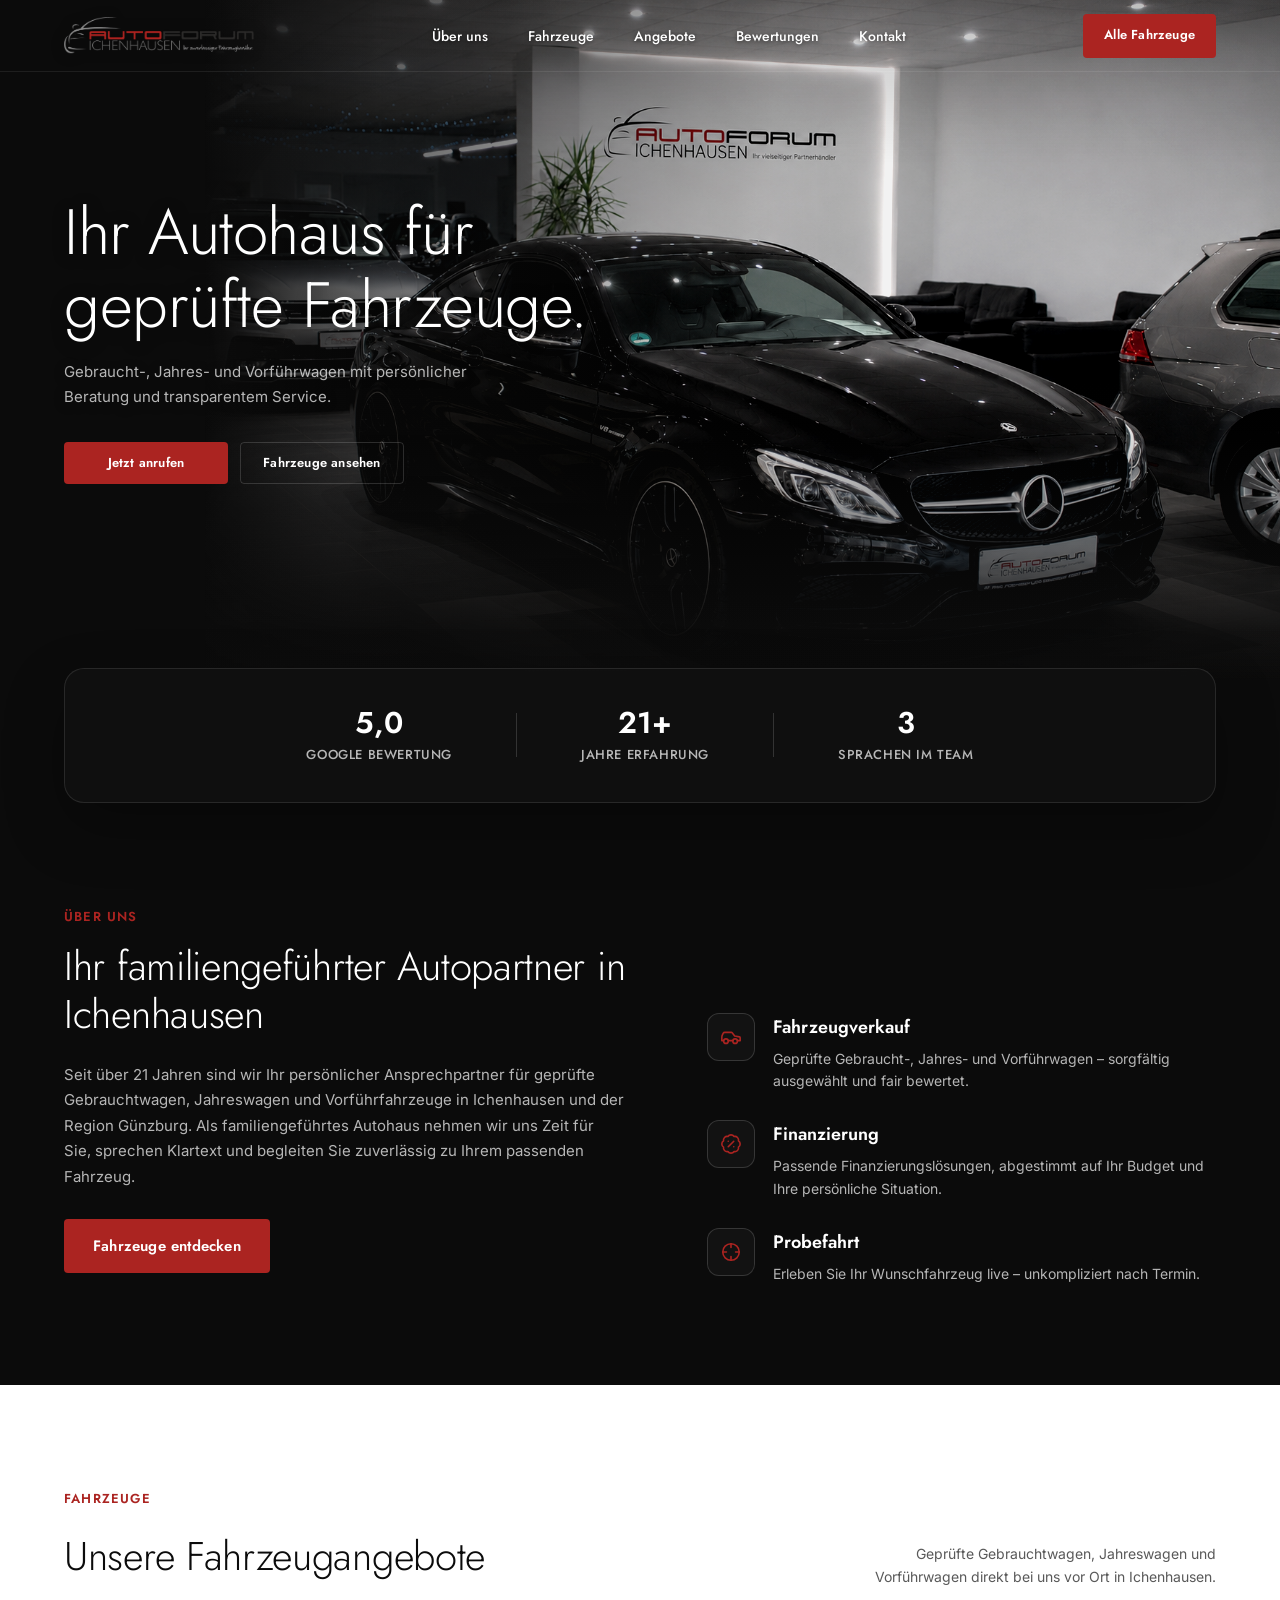
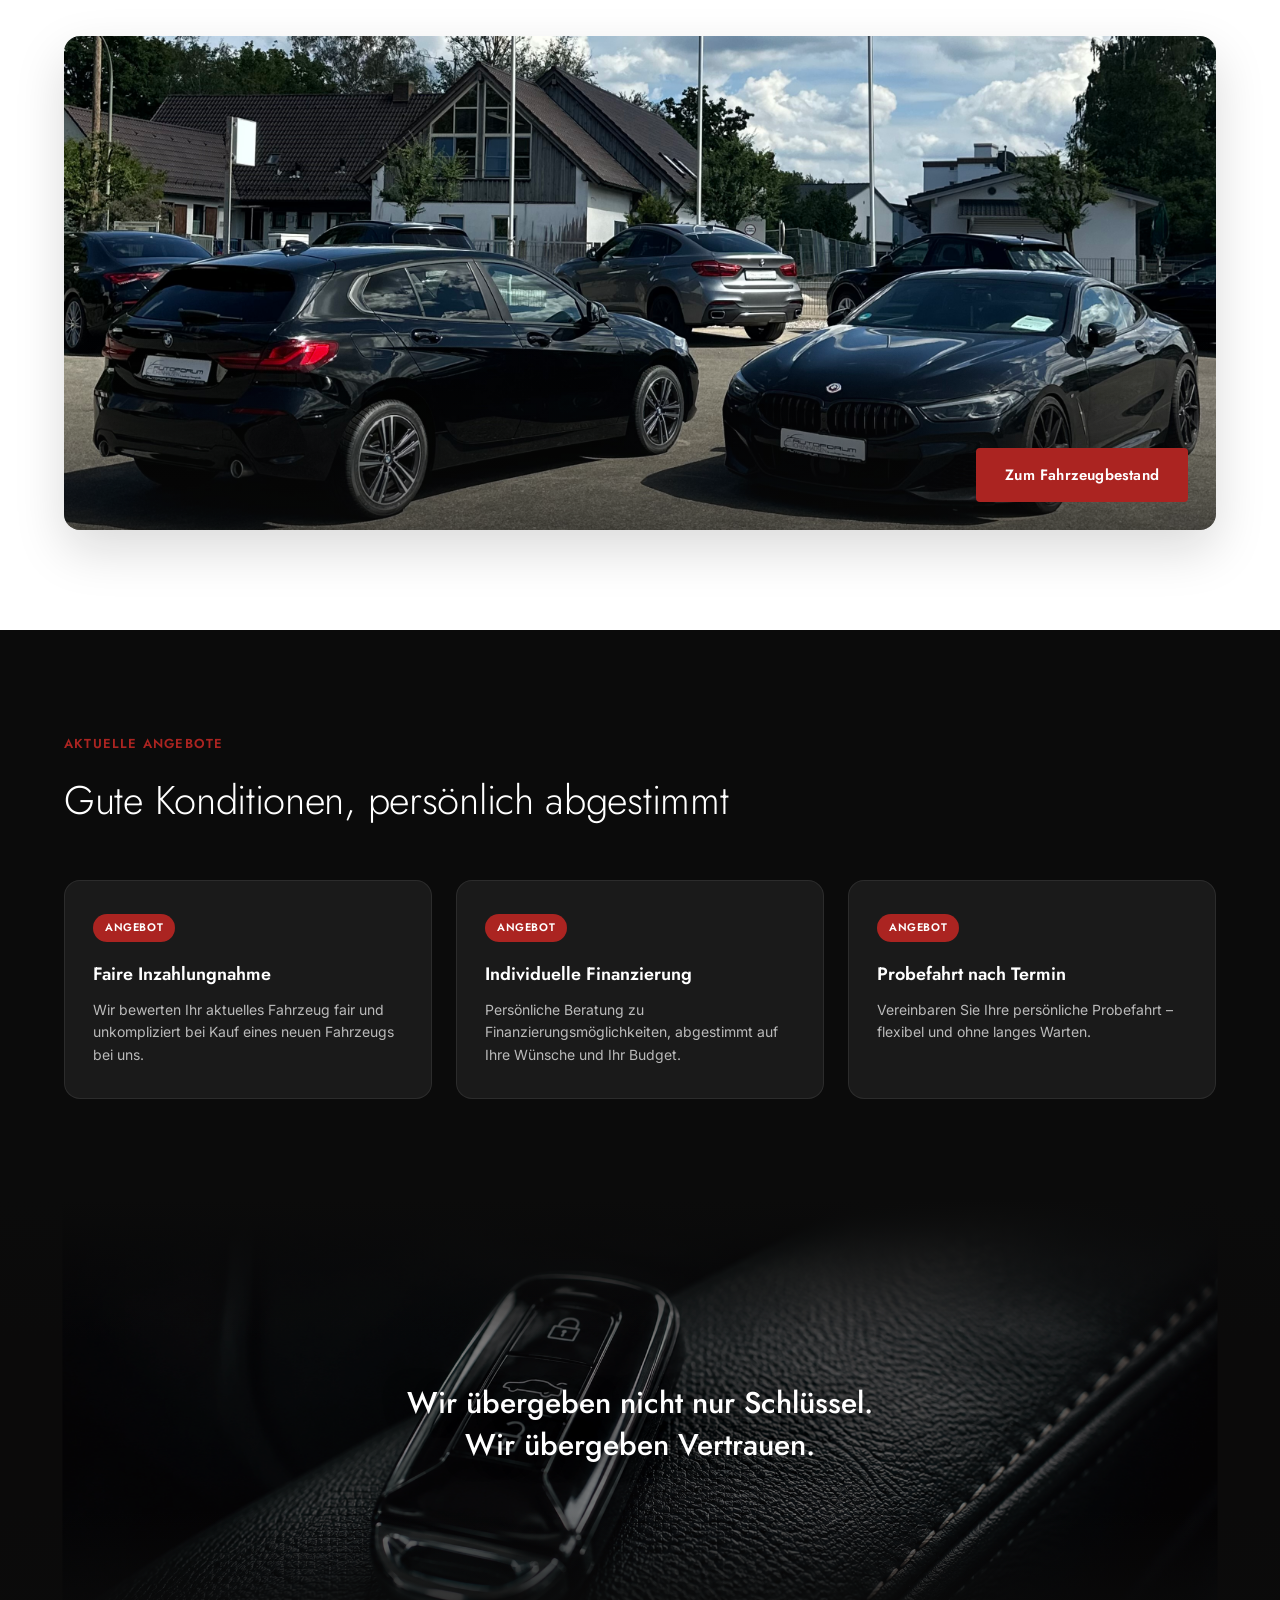
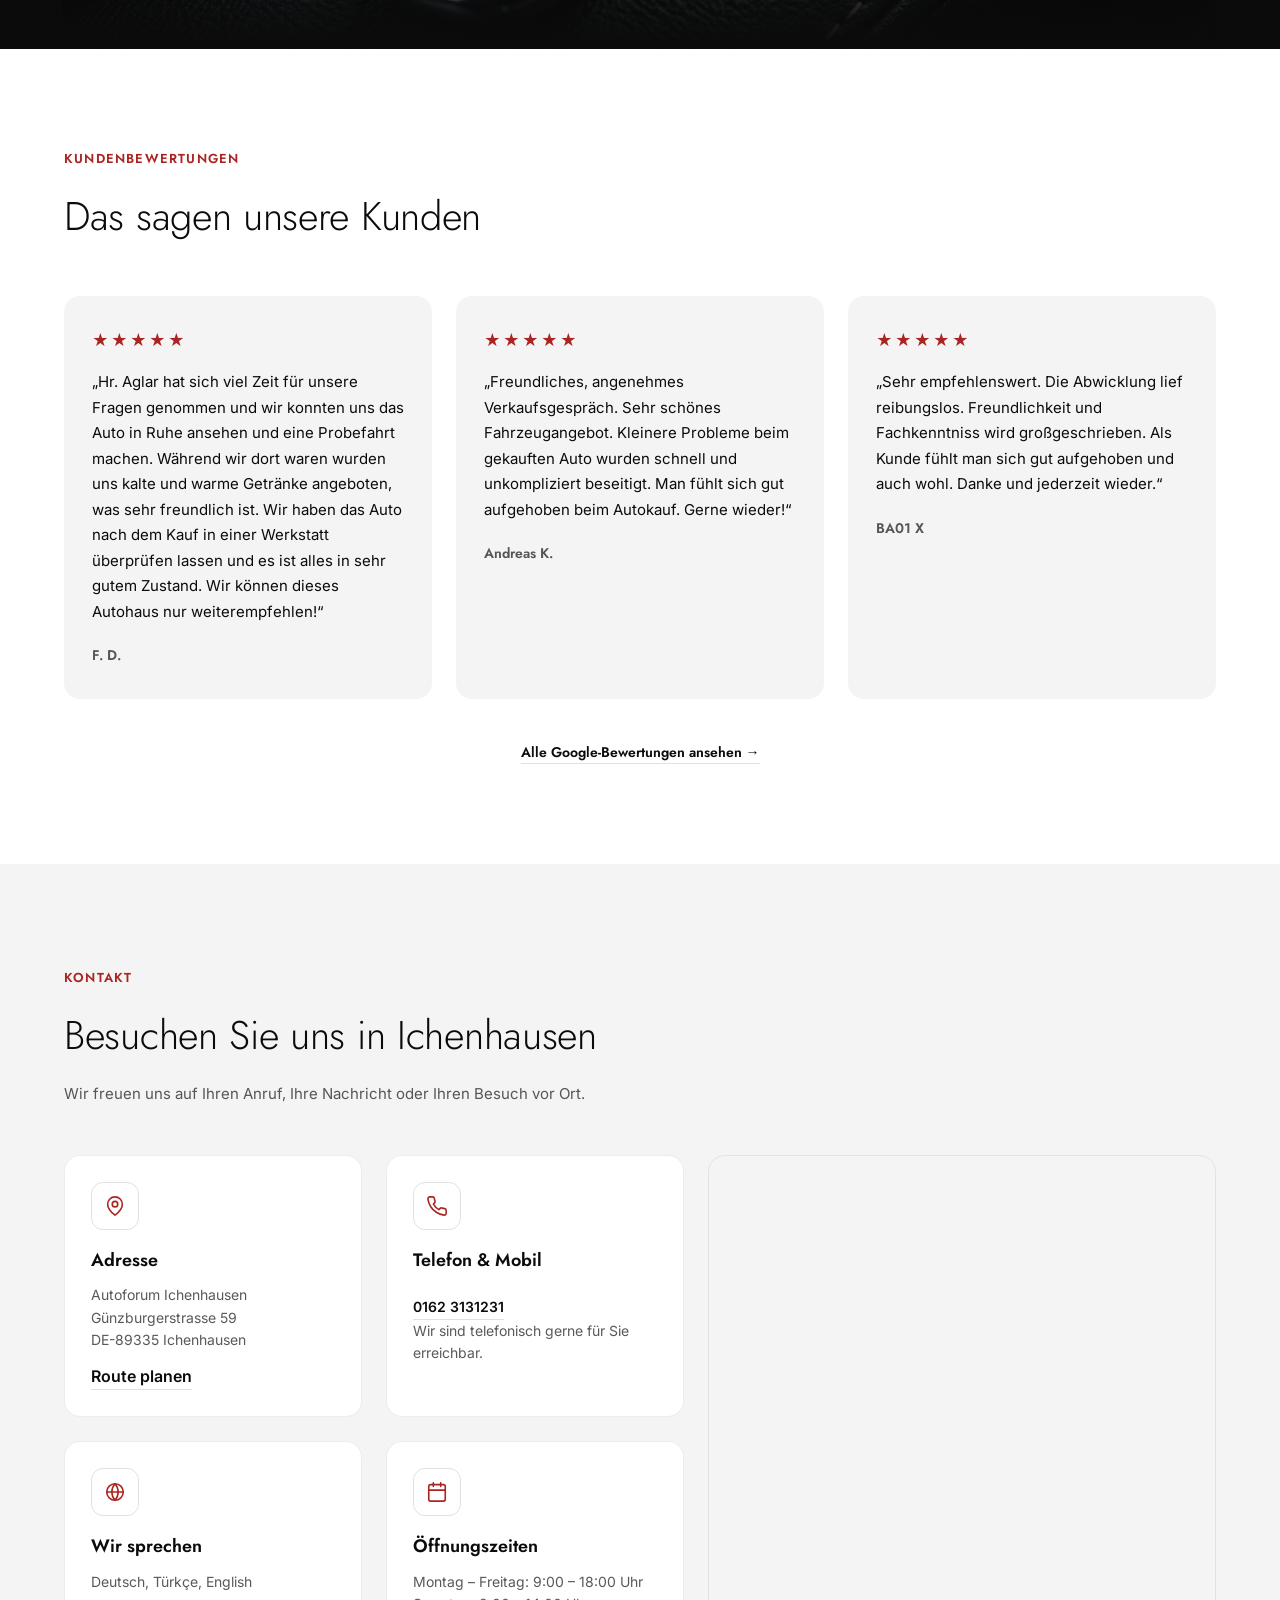
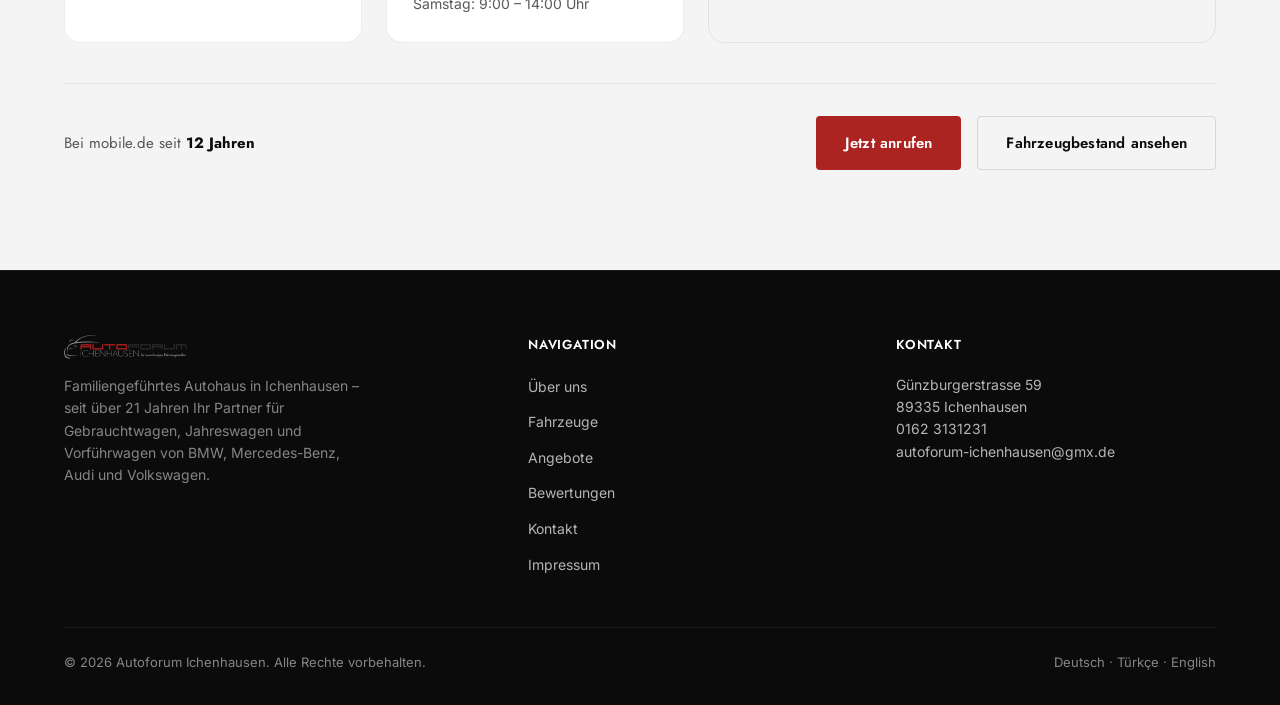
==== commit b999c4fa: "heroverbessert" ====
--- a/index.html
+++ b/index.html
@@ -6,7 +6,7 @@
   <title>Autoforum Ichenhausen – Gebrauchtwagen, Jahreswagen & Vorführwagen | BMW, Mercedes, Audi, VW</title>
   <meta name="description" content="Familiengeführtes Autohaus in Ichenhausen bei Günzburg: seit über 21 Jahren geprüfte Gebrauchtwagen, Jahreswagen & Vorführwagen von BMW, Mercedes-Benz, Audi und Volkswagen. Persönliche Beratung auf Deutsch, Türkçe & English.">
   <meta name="theme-color" content="#0B0B0B">
-  <link rel="icon" href="assets/logo.png" type="image/png">
+  <link rel="icon" href="assets/favicon.png" type="image/png">
 
   <!-- Local / Geo SEO -->
   <meta name="geo.region" content="DE-BY">
@@ -101,7 +101,10 @@
   <main>
   <section class="hero" id="hero">
     <div class="hero-media">
-      <img src="assets/hero.png" alt="Fahrzeuge im Showroom des Autoforum Ichenhausen" class="hero-img">
+      <picture>
+        <source media="(max-width: 860px)" srcset="assets/image.png">
+        <img src="assets/hero.png" alt="Fahrzeuge im Showroom des Autoforum Ichenhausen" class="hero-img">
+      </picture>
       <div class="hero-overlay"></div>
     </div>
 
@@ -111,7 +114,7 @@
         <p class="hero-subtitle">Gebraucht-, Jahres- und Vorführwagen mit persönlicher Beratung und transparentem Service.</p>
 
         <div class="hero-cta-row">
-          <a href="tel:+491623131231" class="btn btn-secondary">Jetzt anrufen</a>
+          <a href="tel:+491623131231" class="btn btn-primary">Jetzt anrufen</a>
           <a href="https://home.mobile.de/home/index.html?customerId=11291043&utm_source=google&utm_medium=cpc&utm_campaign=PS_DE_CORE_CARS_GOOG_DSA_LEAD_BRO_Dealer__n-ps-go-d-c-a-a&utm_content=533637550681&utm_term=&utm_id=13897922139&gad_source=1&gad_campaignid=13897922139&gbraid=0AAAAAD230Mx4iwaomzoD1OWwT4Vxj1yBn&gclid=CjwKCAjwpK3SBhASEiwAtV1SPL903zIHkJh6gnS1S8WDkmDlD4dHwbbwN_AXrRke5hwf5YZaoor-yxoCnCIQAvD_BwE" class="btn btn-secondary" target="_blank" rel="noopener noreferrer" title="Öffnet unseren Fahrzeugbestand auf mobile.de in einem neuen Tab">Fahrzeuge ansehen</a>
         </div>
       </div>
@@ -121,21 +124,31 @@
   <section class="facts-section" aria-label="Autoforum Ichenhausen in Zahlen">
     <div class="container">
       <div class="facts-box">
-        <div class="fact">
-          <span class="fact-number">5,0
-          </span>
-          <span class="fact-title">Google Bewertung</span>
-        </div>
-        <div class="fact-divider" aria-hidden="true"></div>
-        <div class="fact">
-          <span class="fact-number">21+</span>
-          <span class="fact-title">Jahre Erfahrung</span>
-        </div>
-        <div class="fact-divider" aria-hidden="true"></div>
-        <div class="fact">
-          <span class="fact-number">3</span>
-          <span class="fact-title">Sprachen im Team</span>
-        </div>
+        <div class="facts-list" id="facts-list">
+          <div class="facts-list-inner">
+            <div class="fact">
+              <span class="fact-number">5,0
+              </span>
+              <span class="fact-title">Google Bewertung</span>
+            </div>
+            <div class="fact-divider" aria-hidden="true"></div>
+            <div class="fact">
+              <span class="fact-number">21+</span>
+              <span class="fact-title">Jahre Erfahrung</span>
+            </div>
+            <div class="fact-divider" aria-hidden="true"></div>
+            <div class="fact">
+              <span class="fact-number">3</span>
+              <span class="fact-title">Sprachen im Team</span>
+            </div>
+          </div>
+        </div>
+        <button type="button" class="facts-toggle" id="facts-toggle" aria-expanded="false" aria-controls="facts-list">
+          <span class="facts-toggle-text">Zahlen &amp; Fakten anzeigen</span>
+          <svg class="facts-toggle-icon" width="14" height="14" viewBox="0 0 24 24" fill="none" stroke="currentColor" stroke-width="2" stroke-linecap="round" stroke-linejoin="round" aria-hidden="true">
+            <polyline points="6 9 12 15 18 9"></polyline>
+          </svg>
+        </button>
       </div>
     </div>
   </section>
@@ -351,8 +364,8 @@
       <div class="contact-footer-row">
         <p class="contact-mobilede">Bei mobile.de seit <strong>12 Jahren</strong></p>
         <div class="contact-cta">
-          <a href="tel:+491623131231" class="btn btn-secondary">Jetzt anrufen</a>
-          <a href="https://home.mobile.de/home/index.html?customerId=11291043&utm_source=google&utm_medium=cpc&utm_campaign=PS_DE_CORE_CARS_GOOG_DSA_LEAD_BRO_Dealer__n-ps-go-d-c-a-a&utm_content=533637550681&utm_term=&utm_id=13897922139&gad_source=1&gad_campaignid=13897922139&gbraid=0AAAAAD230Mx4iwaomzoD1OWwT4Vxj1yBn&gclid=CjwKCAjwpK3SBhASEiwAtV1SPL903zIHkJh6gnS1S8WDkmDlD4dHwbbwN_AXrRke5hwf5YZaoor-yxoCnCIQAvD_BwE" class="btn btn-primary" target="_blank" rel="noopener noreferrer" title="Öffnet unseren Fahrzeugbestand auf mobile.de in einem neuen Tab">Fahrzeugbestand ansehen</a>
+          <a href="tel:+491623131231" class="btn btn-primary">Jetzt anrufen</a>
+          <a href="https://home.mobile.de/home/index.html?customerId=11291043&utm_source=google&utm_medium=cpc&utm_campaign=PS_DE_CORE_CARS_GOOG_DSA_LEAD_BRO_Dealer__n-ps-go-d-c-a-a&utm_content=533637550681&utm_term=&utm_id=13897922139&gad_source=1&gad_campaignid=13897922139&gbraid=0AAAAAD230Mx4iwaomzoD1OWwT4Vxj1yBn&gclid=CjwKCAjwpK3SBhASEiwAtV1SPL903zIHkJh6gnS1S8WDkmDlD4dHwbbwN_AXrRke5hwf5YZaoor-yxoCnCIQAvD_BwE" class="btn btn-secondary" target="_blank" rel="noopener noreferrer" title="Öffnet unseren Fahrzeugbestand auf mobile.de in einem neuen Tab">Fahrzeugbestand ansehen</a>
         </div>
       </div>
     </div>
--- a/style.css
+++ b/style.css
@@ -3,7 +3,9 @@
    ========================================================================== */
 
 :root {
-  --color-bg: #0B0B0B;
+  /* Core brand colors (single source of truth) */
+  --color-brand-black: #0B0B0B;
+  --color-brand-gray: #C5C5C5;
   --color-bg-soft: #1a1a1a;
   --color-white: #FFFFFF;
   --color-white-70: rgba(255, 255, 255, 0.7);
@@ -14,10 +16,6 @@
   --color-accent-hover: #8B1017;
   --color-accent-soft: rgba(171, 36, 33, 0.12);
 
-  --color-brand-red: #AB2421;
-  --color-brand-black: #0B0B0B;
-  --color-brand-gray: #C5C5C5;
-
   /* Light surfaces for content sections */
   --color-surface: #FFFFFF;
   --color-surface-alt: #F4F4F4;
@@ -30,6 +28,23 @@
   --font-heading: 'Jost', sans-serif;
   --font-body: 'Inter', sans-serif;
 
+  /* Type scale */
+  --fs-h1: clamp(38px, 5vw, 64px);
+  --fs-h2: clamp(28px, 3.5vw, 40px);
+  --fs-h3: 18px;
+  --fs-body: 15px;
+  --fs-body-sm: 14px;
+  --fs-label: 13px;
+  --lh-body: 1.7;
+  --lh-body-sm: 1.6;
+
+  /* Section spacing scale */
+  --space-section: 100px;
+  --space-section-md: 72px;
+  --space-section-sm: 56px;
+  --space-head-gap: 48px;
+  --space-head-gap-sm: 28px;
+
   --container-width: 1200px;
   --container-width-wide: 1320px;
   --header-height: 72px;
@@ -46,7 +61,7 @@
 }
 
 body {
-  background: var(--color-bg);
+  background: var(--color-brand-black);
   color: var(--color-white);
   font-family: var(--font-body);
   line-height: 1.6;
@@ -106,14 +121,15 @@
   width: 100%;
   max-width: var(--container-width);
   margin: 0 auto;
-  padding: 0 24px;
+  padding-left: 24px;
+  padding-right: 24px;
 }
 
 .eyebrow {
   display: inline-block;
   font-family: var(--font-heading);
   font-weight: 600;
-  font-size: 13px;
+  font-size: var(--fs-label);
   letter-spacing: 1.2px;
   text-transform: uppercase;
   color: var(--color-accent);
@@ -243,7 +259,7 @@
   bottom: -6px;
   width: 0;
   height: 2px;
-  background: var(--color-brand-red);
+  background: var(--color-accent);
   transition: width 0.2s ease;
 }
 
@@ -256,11 +272,11 @@
 }
 
 .main-nav a.is-active {
-  color: var(--color-brand-red);
+  color: var(--color-accent);
 }
 
 .site-header.is-light .main-nav a.is-active {
-  color: var(--color-brand-red);
+  color: var(--color-accent);
 }
 
 .main-nav a.is-active::after {
@@ -360,6 +376,12 @@
   background: var(--color-brand-black);
 }
 
+.hero-media picture {
+  display: block;
+  width: 100%;
+  height: 100%;
+}
+
 .hero-img {
   width: 100%;
   height: 100%;
@@ -404,7 +426,7 @@
   margin: 0;
   font-family: var(--font-heading);
   font-weight: 300;
-  font-size: clamp(38px, 5vw, 64px);
+  font-size: var(--fs-h1);
   line-height: 1.15;
   letter-spacing: -0.5px;
   color: var(--color-white);
@@ -416,8 +438,8 @@
   margin-top: 16px;
   max-width: 440px;
   font-family: var(--font-body);
-  font-size: 15px;
-  line-height: 1.65;
+  font-size: var(--fs-body);
+  line-height: var(--lh-body);
   color: var(--color-white-70);
   text-shadow: 0 2px 12px rgba(0, 0, 0, 0.4);
   animation: heroRise 0.8s ease 0.1s both;
@@ -450,10 +472,17 @@
   border-radius: 20px;
   box-shadow: 0 24px 60px rgba(0, 0, 0, 0.28);
   padding: 36px 32px;
+}
+
+.facts-list-inner {
   display: flex;
   align-items: center;
   justify-content: center;
   gap: 64px;
+}
+
+.facts-toggle {
+  display: none;
 }
 
 .hero-cta-row {
@@ -472,13 +501,6 @@
   font-size: 13px;
 }
 
-@media (max-width: 600px) {
-  .hero-cta-row {
-    flex-direction: column;
-    max-width: 240px;
-  }
-}
-
 .fact {
   display: flex;
   flex-direction: column;
@@ -509,7 +531,7 @@
 .fact-title {
   font-family: var(--font-heading);
   font-weight: 500;
-  font-size: 12.5px;
+  font-size: var(--fs-label);
   color: var(--color-white-70);
   text-transform: uppercase;
   letter-spacing: 0.6px;
@@ -527,15 +549,56 @@
   }
 
   .facts-box {
+    border-radius: 16px;
+    padding: 8px 24px;
+  }
+
+  .facts-list {
+    max-height: 0;
+    overflow: hidden;
+    transition: max-height 0.35s ease;
+  }
+
+  .facts-list.is-open {
+    max-height: 420px;
+  }
+
+  .facts-list-inner {
     flex-direction: column;
-    border-radius: 16px;
-    padding: 28px 24px;
     gap: 24px;
+    padding-top: 20px;
   }
 
   .fact-divider {
     width: 60%;
     height: 1px;
+  }
+
+  .facts-toggle {
+    display: flex;
+    align-items: center;
+    justify-content: center;
+    gap: 8px;
+    width: 100%;
+    background: none;
+    border: none;
+    margin: 0;
+    padding: 20px 0;
+    color: var(--color-white-70);
+    font-family: var(--font-heading);
+    font-weight: 500;
+    font-size: var(--fs-label);
+    text-transform: uppercase;
+    letter-spacing: 0.6px;
+    cursor: pointer;
+  }
+
+  .facts-toggle-icon {
+    transition: transform 0.3s ease;
+  }
+
+  .facts-toggle[aria-expanded="true"] .facts-toggle-icon {
+    transform: rotate(180deg);
   }
 }
 
@@ -585,13 +648,23 @@
     text-shadow: none;
   }
 
+  .site-header.is-light .main-nav a {
+    color: var(--color-white);
+  }
+
+  .site-header.is-light .main-nav a.is-active {
+    color: var(--color-accent);
+  }
+
   .header-cta {
     display: none;
   }
 
   .hero {
     min-height: 0;
-    aspect-ratio: 4 / 5;
+    height: min(74vh, 620px);
+    aspect-ratio: auto;
+    display: flex;
   }
 
   .hero-media {
@@ -599,64 +672,69 @@
   }
 
   .hero-img {
-    object-position: 62% 30%;
+    object-position: center center;
     -webkit-mask-image: none;
     mask-image: none;
   }
 
   .hero-overlay {
-    background: linear-gradient(
-      180deg,
-      rgba(11, 11, 11, 1) 0%,
-      rgba(11, 11, 11, 0.6) 12%,
-      rgba(11, 11, 11, 0.2) 28%,
-      rgba(11, 11, 11, 0) 42%,
-      rgba(11, 11, 11, 0) 66%,
-      rgba(11, 11, 11, 0.55) 84%,
-      rgba(11, 11, 11, 1) 100%
-    );
+    background:
+      linear-gradient(180deg,
+        rgba(11, 11, 11, 0.92) 0%,
+        rgba(11, 11, 11, 0.72) 16%,
+        rgba(11, 11, 11, 0.3) 26%,
+        rgba(11, 11, 11, 0) 36%,
+        rgba(11, 11, 11, 0) 62%,
+        rgba(11, 11, 11, 0.35) 74%,
+        rgba(11, 11, 11, 0.78) 87%,
+        rgba(11, 11, 11, 0.95) 100%);
+  }
+
+  .hero-cta-row .btn-secondary {
+    background: rgba(11, 11, 11, 0.4);
+    backdrop-filter: blur(6px);
+    -webkit-backdrop-filter: blur(6px);
   }
 
   .hero-content {
     justify-content: flex-start;
-    padding-top: calc(var(--header-height) + 20px);
-    padding-bottom: 28px;
-    text-align: left;
+    padding-top: calc(var(--header-height) + 16px);
+    padding-bottom: 32px;
+    text-align: center;
   }
 
   .hero-copy {
+    display: contents;
+  }
+
+  .hero-subtitle {
     max-width: 100%;
+    margin-top: auto;
   }
 
   .hero-cta-row {
-    margin-top: 22px;
+    margin-top: 20px;
+    margin-left: auto;
+    margin-right: auto;
   }
 
   .hero-title {
-    font-size: 40px;
+    font-size: 38px;
   }
 }
 
 @media (max-width: 480px) {
   .container {
-    padding: 0 18px;
+    padding-left: 18px;
+    padding-right: 18px;
   }
 
   .logo img {
     width: 150px;
   }
 
-  .hero {
-    aspect-ratio: 3 / 4;
-  }
-
-  .hero-img {
-    object-position: 58% 28%;
-  }
-
   .hero-content {
-    padding-top: calc(var(--header-height) + 16px);
-    padding-bottom: 24px;
+    padding-bottom: 26px;
   }
 
   .hero-title {
@@ -673,7 +751,7 @@
 .about {
   scroll-margin-top: var(--header-height);
   background: var(--color-brand-black);
-  padding: 100px 0;
+  padding: var(--space-section) 0;
 }
 
 .about-cta {
@@ -690,7 +768,7 @@
 .about-title {
   font-family: var(--font-heading);
   font-weight: 300;
-  font-size: 52px;
+  font-size: var(--fs-h2);
   line-height: 1.2;
   letter-spacing: -0.3px;
   margin-bottom: 24px;
@@ -698,8 +776,8 @@
 
 .about-copy p {
   max-width: 560px;
-  font-size: 15.5px;
-  line-height: 1.75;
+  font-size: var(--fs-body);
+  line-height: var(--lh-body);
   color: var(--color-white-70);
   margin-bottom: 18px;
 }
@@ -726,14 +804,14 @@
 .about-service h3 {
   font-family: var(--font-heading);
   font-weight: 600;
-  font-size: 16px;
+  font-size: var(--fs-h3);
   color: var(--color-white);
   margin-bottom: 6px;
 }
 
 .about-service p {
-  font-size: 14px;
-  line-height: 1.6;
+  font-size: var(--fs-body-sm);
+  line-height: var(--lh-body-sm);
   color: var(--color-white-70);
 }
 
@@ -758,7 +836,7 @@
 
 @media (max-width: 860px) {
   .about {
-    padding: 72px 0;
+    padding: var(--space-section-md) 0;
   }
 
   .about-inner {
@@ -777,11 +855,7 @@
 
 @media (max-width: 480px) {
   .about {
-    padding: 56px 0;
-  }
-
-  .about-title {
-    font-size: 36px;
+    padding: var(--space-section-sm) 0;
   }
 }
 
@@ -868,7 +942,7 @@
 .vehicles {
   scroll-margin-top: var(--header-height);
   background: var(--color-surface);
-  padding: 100px 0;
+  padding: var(--space-section) 0;
 }
 
 .vehicles-head {
@@ -876,13 +950,13 @@
   justify-content: space-between;
   align-items: flex-end;
   gap: 40px;
-  margin-bottom: 40px;
+  margin-bottom: var(--space-head-gap);
 }
 
 .vehicles-title {
   font-family: var(--font-heading);
   font-weight: 300;
-  font-size: clamp(28px, 3.5vw, 40px);
+  font-size: var(--fs-h2);
   letter-spacing: -0.3px;
   color: var(--color-ink);
 }
@@ -890,8 +964,8 @@
 .vehicles-subtitle {
   max-width: 380px;
   text-align: right;
-  font-size: 14px;
-  line-height: 1.65;
+  font-size: var(--fs-body-sm);
+  line-height: var(--lh-body-sm);
   color: var(--color-ink-70);
 }
 
@@ -924,14 +998,14 @@
 
 @media (max-width: 860px) {
   .vehicles {
-    padding: 72px 0;
+    padding: var(--space-section-md) 0;
   }
 
   .vehicles-head {
     flex-direction: column;
     align-items: flex-start;
     gap: 12px;
-    margin-bottom: 28px;
+    margin-bottom: var(--space-head-gap-sm);
   }
 
   .vehicles-subtitle {
@@ -952,7 +1026,7 @@
 
 @media (max-width: 480px) {
   .vehicles {
-    padding: 56px 0;
+    padding: var(--space-section-sm) 0;
   }
 }
 
@@ -960,19 +1034,19 @@
 
 .offers {
   background: var(--color-brand-black);
-  padding: 100px 0;
+  padding: var(--space-section) 0;
 }
 
 .offers-head {
   text-align: left;
   max-width: 900px;
-  margin: 0 0 48px;
+  margin: 0 0 var(--space-head-gap);
 }
 
 .offers-title {
   font-family: var(--font-heading);
   font-weight: 300;
-  font-size: clamp(28px, 3.5vw, 40px);
+  font-size: var(--fs-h2);
   letter-spacing: -0.3px;
   color: var(--color-white);
 }
@@ -1012,21 +1086,25 @@
 
 .offer-card h3 {
   font-family: var(--font-heading);
-  font-weight: 700;
-  font-size: 19px;
+  font-weight: 600;
+  font-size: var(--fs-h3);
   color: var(--color-white);
   margin-bottom: 10px;
 }
 
 .offer-card p {
-  font-size: 14px;
-  line-height: 1.65;
+  font-size: var(--fs-body-sm);
+  line-height: var(--lh-body-sm);
   color: var(--color-white-70);
 }
 
 @media (max-width: 860px) {
   .offers {
-    padding: 72px 0;
+    padding: var(--space-section-md) 0;
+  }
+
+  .offers-head {
+    margin-bottom: var(--space-head-gap-sm);
   }
 
   .offer-cards {
@@ -1034,17 +1112,23 @@
   }
 }
 
+@media (max-width: 480px) {
+  .offers {
+    padding: var(--space-section-sm) 0;
+  }
+}
+
 /* ---------- Kundenbewertungen ---------- */
 
 .testimonials {
   background: var(--color-surface);
-  padding: 100px 0;
+  padding: var(--space-section) 0;
 }
 
 .testimonials-head {
   text-align: left;
   max-width: 560px;
-  margin: 0 0 48px;
+  margin: 0 0 var(--space-head-gap);
 }
 
 .testimonials-head .eyebrow {
@@ -1054,7 +1138,7 @@
 .testimonials-title {
   font-family: var(--font-heading);
   font-weight: 300;
-  font-size: clamp(28px, 3.5vw, 40px);
+  font-size: var(--fs-h2);
   letter-spacing: -0.3px;
   color: var(--color-ink);
 }
@@ -1074,7 +1158,7 @@
   display: inline-block;
   font-family: var(--font-heading);
   font-weight: 600;
-  font-size: 14.5px;
+  font-size: var(--fs-body-sm);
   color: var(--color-ink);
   border-bottom: 1px solid var(--color-ink-15);
   transition: color 0.2s ease, border-color 0.2s ease;
@@ -1099,8 +1183,8 @@
 }
 
 .testimonial-card p {
-  font-size: 15px;
-  line-height: 1.7;
+  font-size: var(--fs-body);
+  line-height: var(--lh-body);
   color: var(--color-ink);
   margin-bottom: 20px;
 }
@@ -1109,17 +1193,27 @@
   display: block;
   font-family: var(--font-heading);
   font-weight: 600;
-  font-size: 14px;
+  font-size: var(--fs-body-sm);
   color: var(--color-ink-70);
 }
 
 @media (max-width: 860px) {
   .testimonials {
-    padding: 72px 0;
+    padding: var(--space-section-md) 0;
+  }
+
+  .testimonials-head {
+    margin-bottom: var(--space-head-gap-sm);
   }
 
   .testimonial-cards {
     grid-template-columns: 1fr;
+  }
+}
+
+@media (max-width: 480px) {
+  .testimonials {
+    padding: var(--space-section-sm) 0;
   }
 }
 
@@ -1128,27 +1222,27 @@
 .contact {
   scroll-margin-top: var(--header-height);
   background: var(--color-surface-alt);
-  padding: 100px 0;
+  padding: var(--space-section) 0;
 }
 
 .contact-head {
   max-width: 620px;
-  margin: 0 0 56px;
+  margin: 0 0 var(--space-head-gap);
   text-align: left;
 }
 
 .contact-title {
   font-family: var(--font-heading);
   font-weight: 300;
-  font-size: clamp(28px, 3.5vw, 40px);
+  font-size: var(--fs-h2);
   letter-spacing: -0.3px;
   margin-bottom: 14px;
   color: var(--color-ink);
 }
 
 .contact-subtitle {
-  font-size: 15px;
-  line-height: 1.6;
+  font-size: var(--fs-body);
+  line-height: var(--lh-body);
   color: var(--color-ink-70);
 }
 
@@ -1162,13 +1256,13 @@
 .contact-cards {
   display: grid;
   grid-template-columns: 1fr 1fr;
-  gap: 20px;
+  gap: 24px;
 }
 
 .contact-card {
   background: var(--color-surface);
   border: 1px solid var(--color-ink-08);
-  border-radius: 14px;
+  border-radius: 16px;
   padding: 26px;
   transition: border-color 0.2s ease, box-shadow 0.2s ease;
 }
@@ -1179,26 +1273,26 @@
 }
 
 .contact-card-icon {
-  width: 44px;
-  height: 44px;
+  width: 48px;
+  height: 48px;
   display: flex;
   align-items: center;
   justify-content: center;
   border: 1px solid var(--color-ink-15);
-  border-radius: 10px;
+  border-radius: 12px;
   color: var(--color-accent);
   margin-bottom: 16px;
 }
 
 .contact-card-icon svg {
-  width: 20px;
-  height: 20px;
+  width: 22px;
+  height: 22px;
 }
 
 .contact-card h3 {
   font-family: var(--font-heading);
   font-weight: 600;
-  font-size: 16px;
+  font-size: var(--fs-h3);
   margin-bottom: 10px;
   color: var(--color-ink);
 }
@@ -1206,8 +1300,8 @@
 .contact-card p,
 .contact-card address {
   font-style: normal;
-  font-size: 14.5px;
-  line-height: 1.65;
+  font-size: var(--fs-body-sm);
+  line-height: var(--lh-body-sm);
   color: var(--color-ink-70);
 }
 
@@ -1225,7 +1319,7 @@
 }
 
 .contact-map {
-  border-radius: 14px;
+  border-radius: 16px;
   overflow: hidden;
   border: 1px solid var(--color-ink-08);
   min-height: 320px;
@@ -1252,7 +1346,7 @@
 
 .contact-mobilede {
   font-family: var(--font-heading);
-  font-size: 15px;
+  font-size: var(--fs-body);
   color: var(--color-ink-70);
 }
 
@@ -1286,9 +1380,13 @@
   }
 }
 
-@media (max-width: 760px) {
+@media (max-width: 860px) {
   .contact {
-    padding: 72px 0;
+    padding: var(--space-section-md) 0;
+  }
+
+  .contact-head {
+    margin-bottom: var(--space-head-gap-sm);
   }
 }
 
@@ -1303,12 +1401,18 @@
   }
 }
 
+@media (max-width: 480px) {
+  .contact {
+    padding: var(--space-section-sm) 0;
+  }
+}
+
 /* ---------- Impressum / Legal ---------- */
 
 .legal {
   scroll-margin-top: var(--header-height);
-  background: var(--color-bg);
-  padding: 88px 0;
+  background: var(--color-brand-black);
+  padding: var(--space-section) 0;
 }
 
 .legal-inner {
@@ -1317,29 +1421,30 @@
 
 .legal h2 {
   font-family: var(--font-heading);
-  font-weight: 700;
-  font-size: clamp(28px, 3.5vw, 36px);
+  font-weight: 300;
+  font-size: var(--fs-h2);
+  letter-spacing: -0.3px;
   margin-bottom: 24px;
 }
 
 .legal h3 {
   font-family: var(--font-heading);
   font-weight: 600;
-  font-size: 18px;
+  font-size: var(--fs-h3);
   margin: 32px 0 12px;
 }
 
 .legal p {
-  font-size: 14px;
-  line-height: 1.75;
+  font-size: var(--fs-body);
+  line-height: var(--lh-body);
   color: var(--color-white-70);
   margin-bottom: 14px;
 }
 
 .legal address {
   font-style: normal;
-  font-size: 14px;
-  line-height: 1.75;
+  font-size: var(--fs-body);
+  line-height: var(--lh-body);
   color: var(--color-white-70);
   margin-bottom: 8px;
 }
@@ -1354,16 +1459,22 @@
   color: var(--color-accent);
 }
 
-@media (max-width: 760px) {
+@media (max-width: 860px) {
   .legal {
-    padding: 64px 0;
+    padding: var(--space-section-md) 0;
+  }
+}
+
+@media (max-width: 480px) {
+  .legal {
+    padding: var(--space-section-sm) 0;
   }
 }
 
 /* ---------- Footer ---------- */
 
 .site-footer {
-  background: var(--color-bg);
+  background: var(--color-brand-black);
   border-top: 1px solid var(--color-white-08);
   padding: 64px 0 32px;
 }
@@ -1383,8 +1494,8 @@
 }
 
 .footer-brand p {
-  font-size: 13.5px;
-  line-height: 1.65;
+  font-size: var(--fs-body-sm);
+  line-height: var(--lh-body-sm);
   color: var(--color-white-50);
   max-width: 300px;
 }
@@ -1392,7 +1503,7 @@
 .footer-heading {
   font-family: var(--font-heading);
   font-weight: 600;
-  font-size: 13px;
+  font-size: var(--fs-label);
   text-transform: uppercase;
   letter-spacing: 0.8px;
   color: var(--color-white);
@@ -1404,7 +1515,7 @@
 }
 
 .footer-links a {
-  font-size: 14px;
+  font-size: var(--fs-body-sm);
   color: var(--color-white-70);
 }
 
@@ -1414,8 +1525,8 @@
 
 .footer-address {
   font-style: normal;
-  font-size: 14px;
-  line-height: 1.9;
+  font-size: var(--fs-body-sm);
+  line-height: var(--lh-body-sm);
   color: var(--color-white-70);
 }
 
@@ -1433,7 +1544,7 @@
 }
 
 .footer-bottom p {
-  font-size: 12.5px;
+  font-size: var(--fs-label);
   color: var(--color-white-50);
 }
 
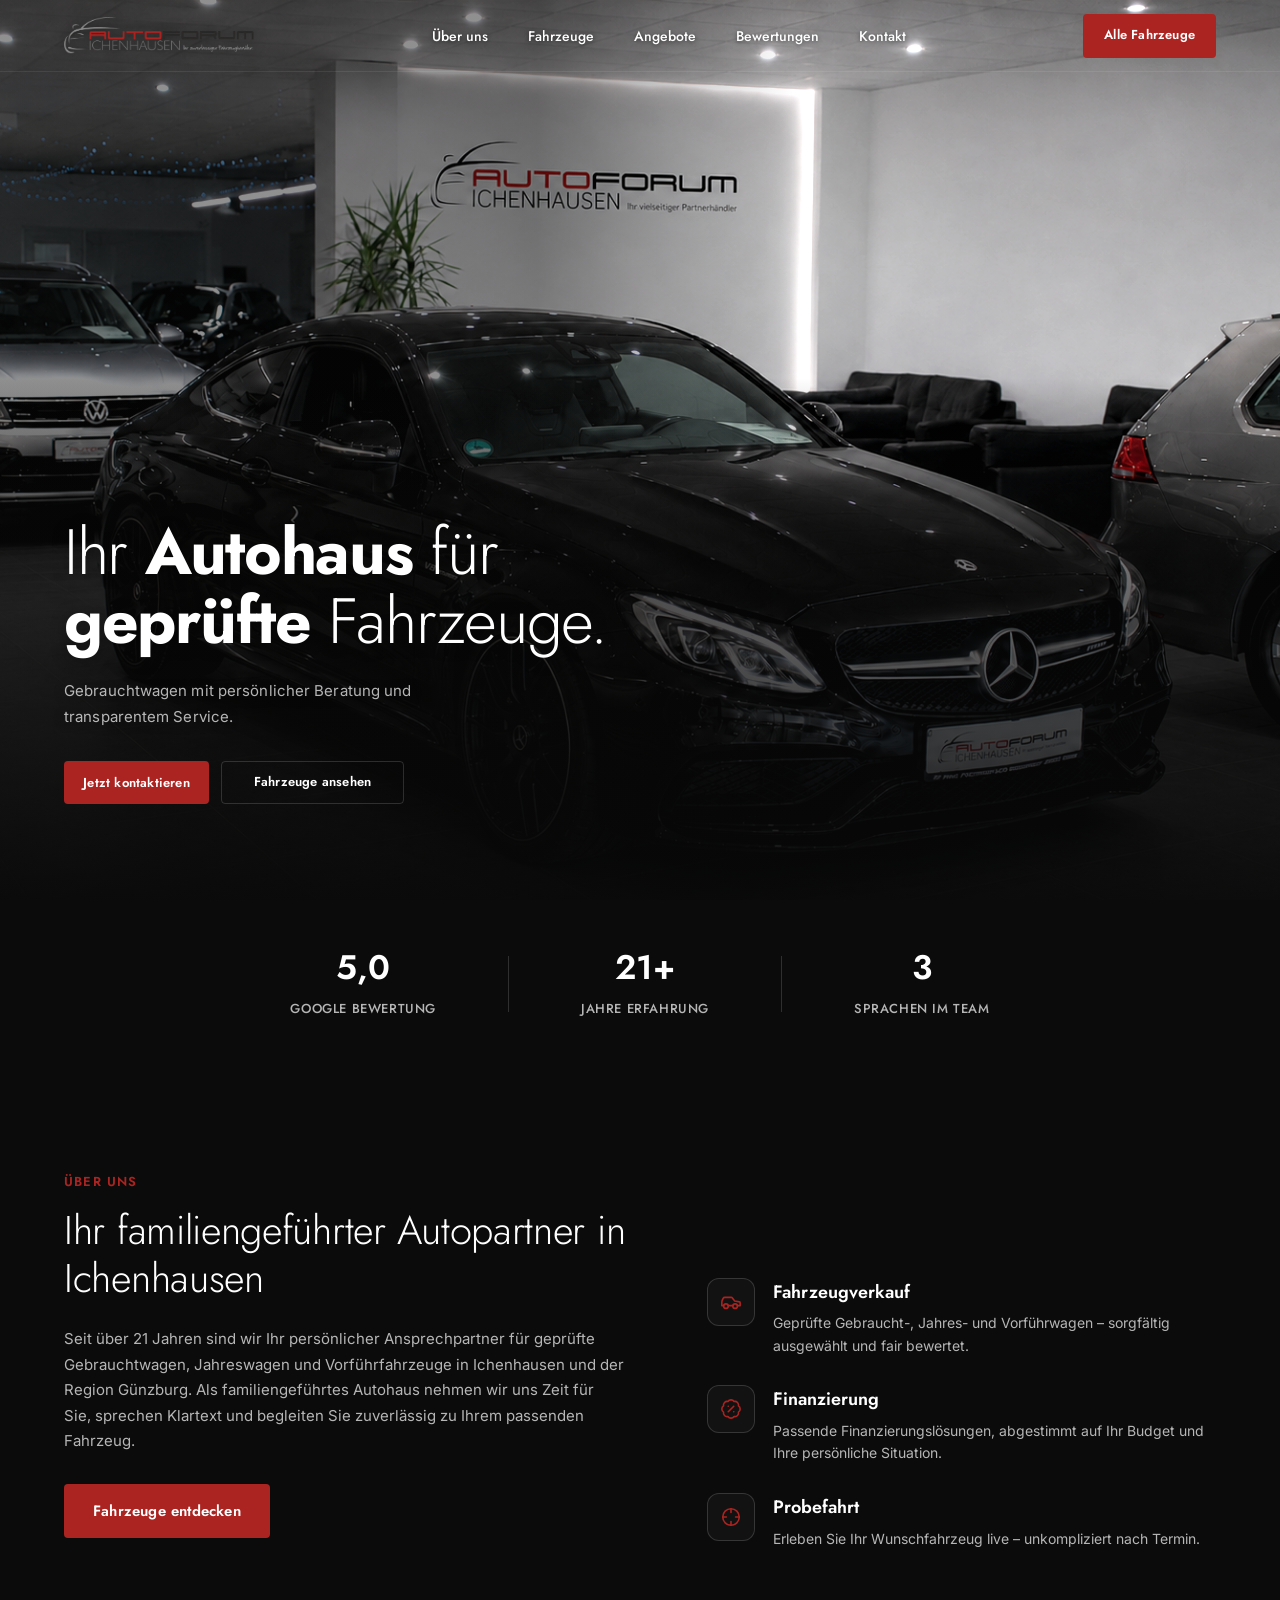
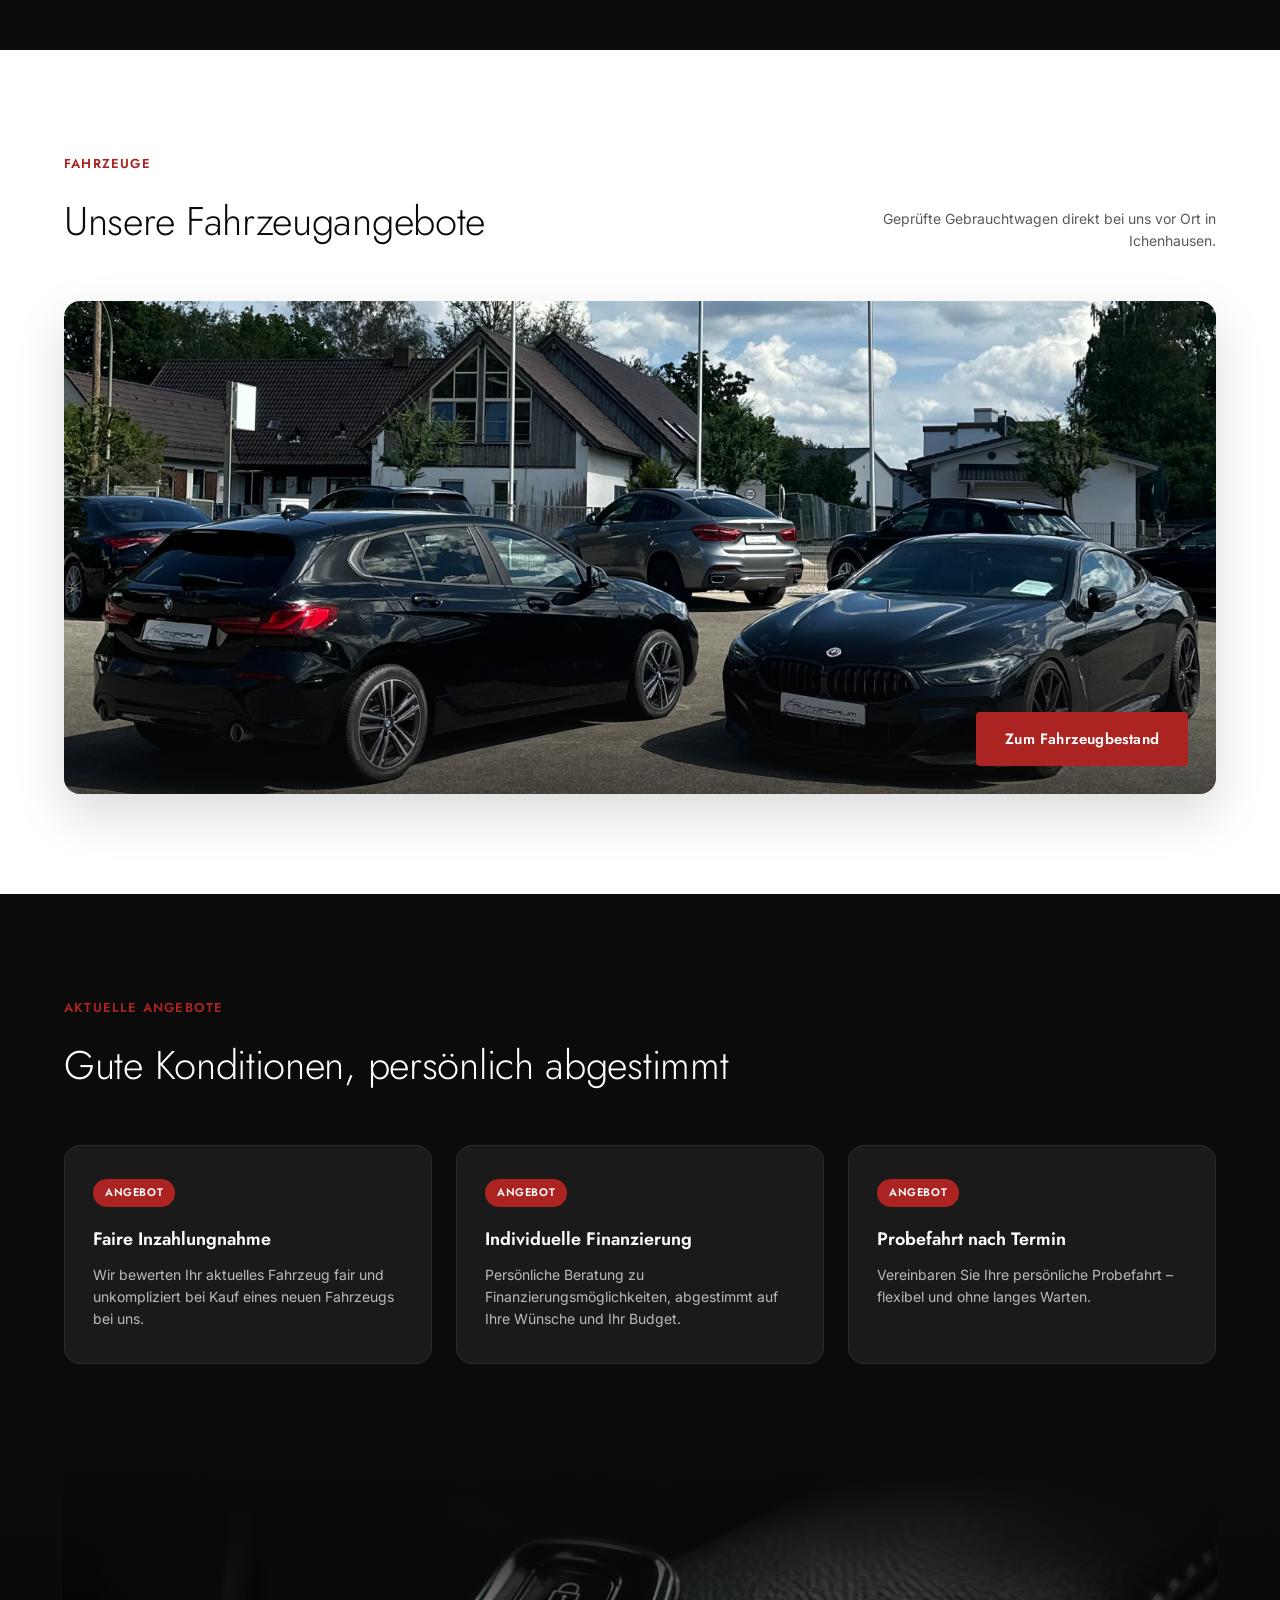
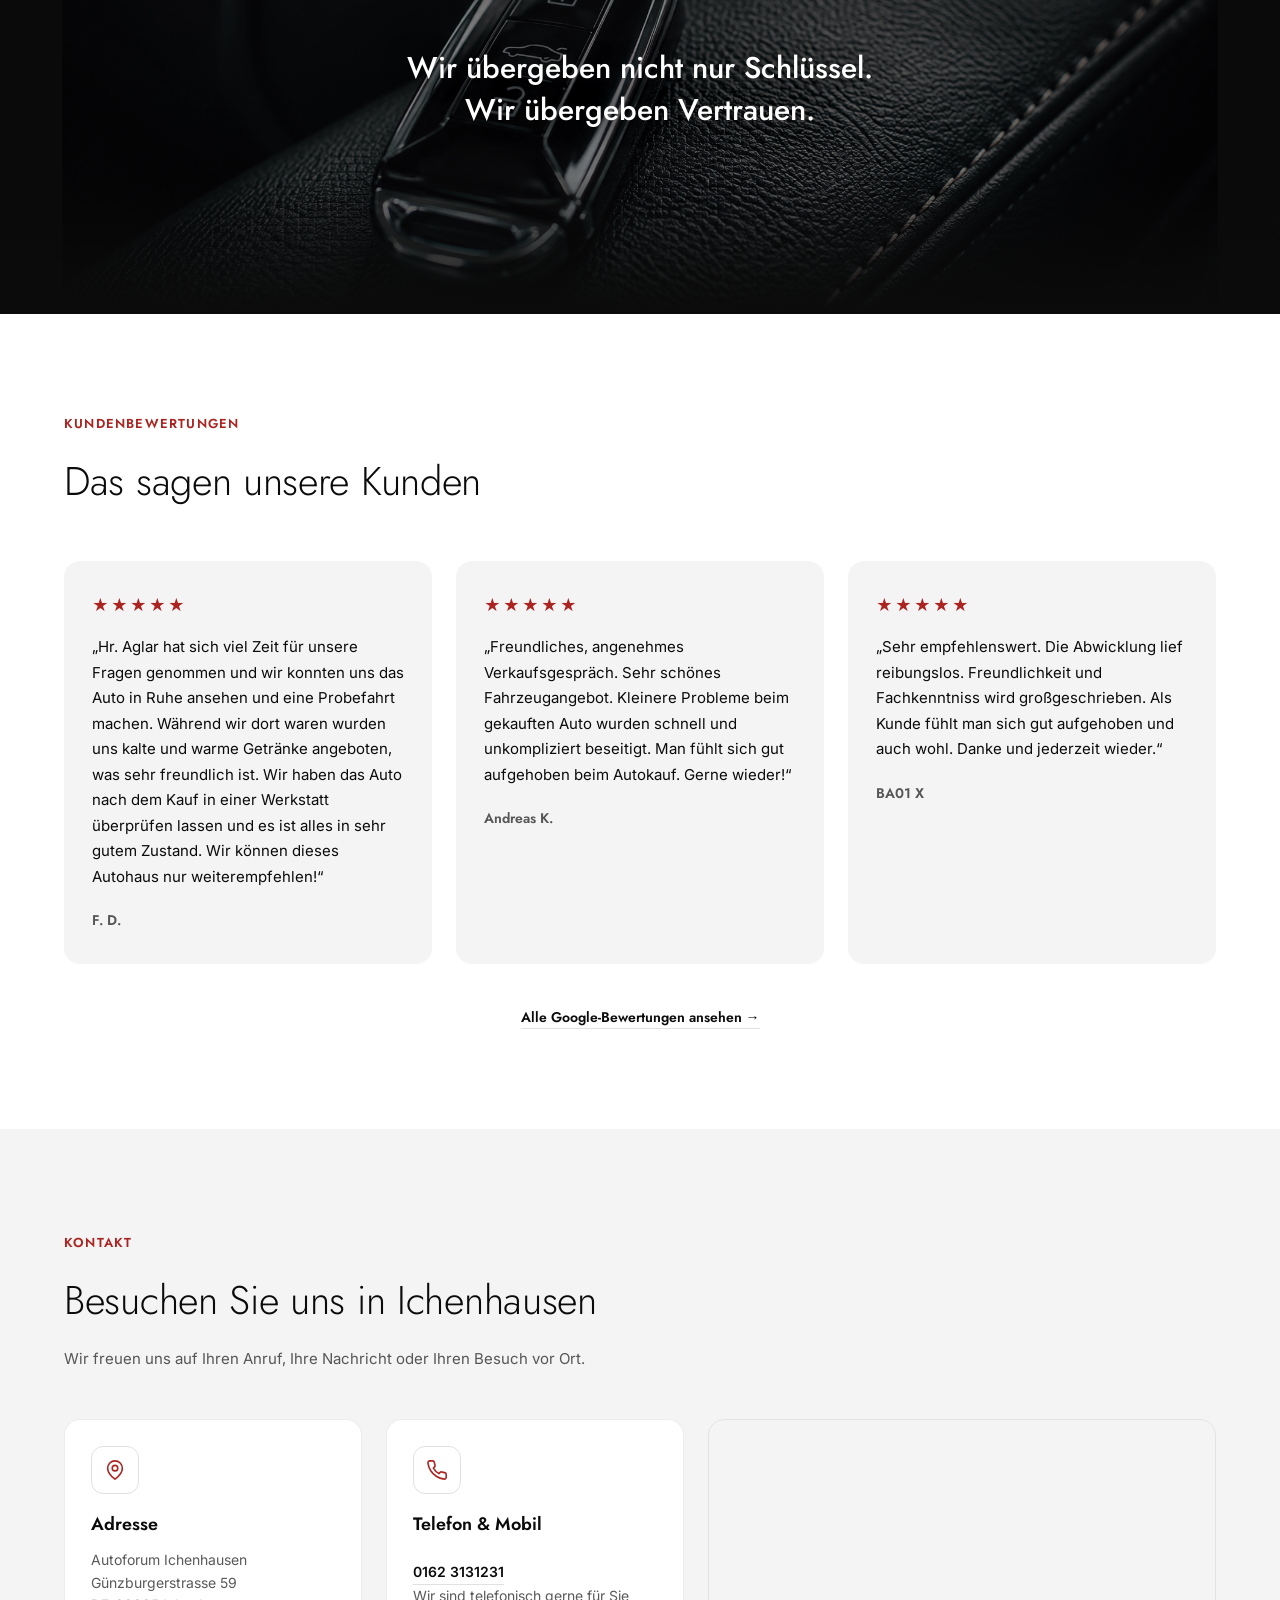
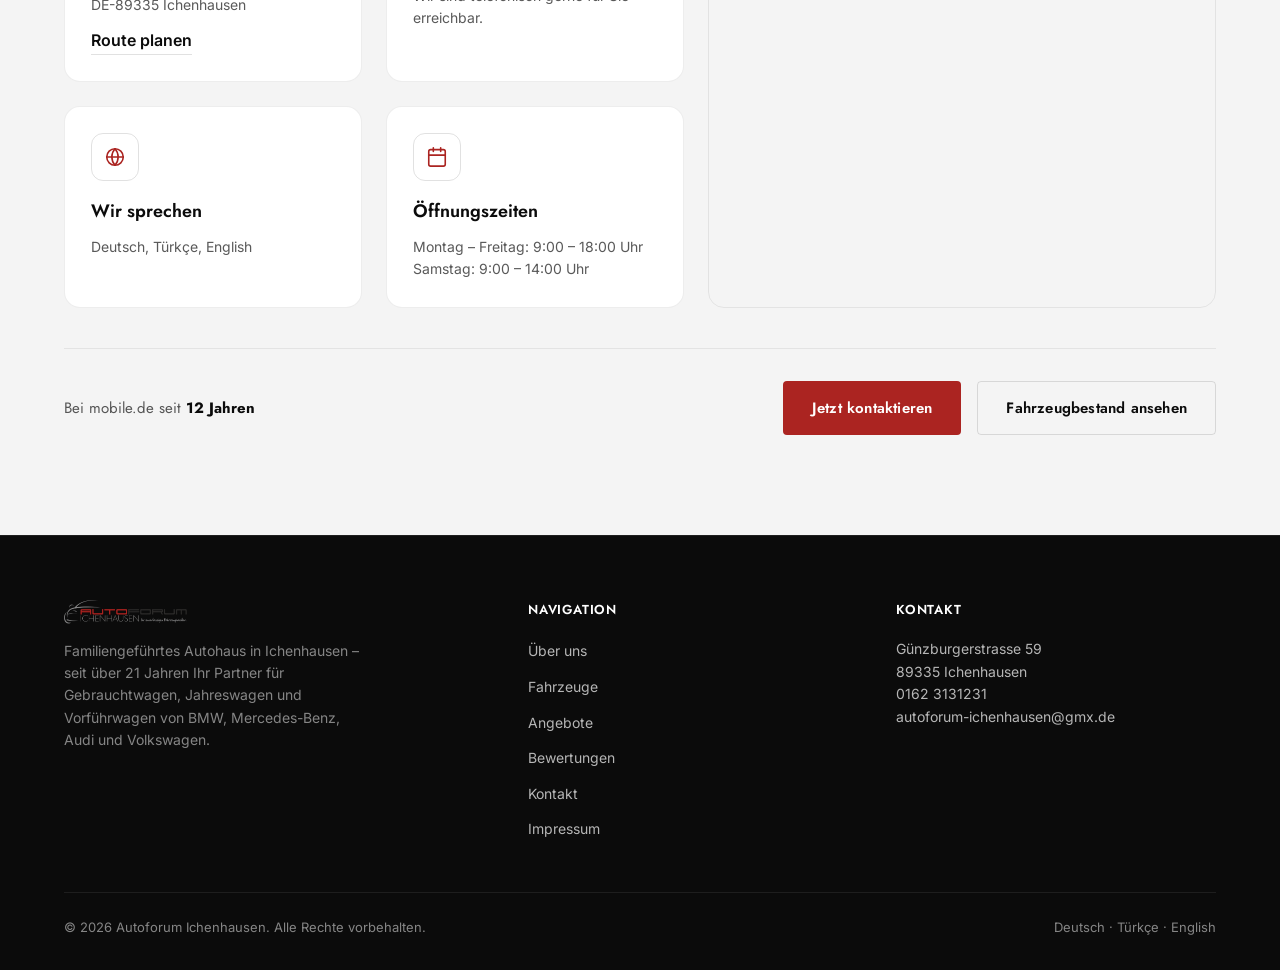
==== commit fa17a898: "hero verbessert und buttns angepasst" ====
--- a/index.html
+++ b/index.html
@@ -11,8 +11,8 @@
   <!-- Local / Geo SEO -->
   <meta name="geo.region" content="DE-BY">
   <meta name="geo.placename" content="Ichenhausen">
-  <meta name="geo.position" content="48.2838;10.3268">
-  <meta name="ICBM" content="48.2838, 10.3268">
+  <meta name="geo.position" content="48.374768;10.311506">
+  <meta name="ICBM" content="48.374768, 10.311506">
 
   <!-- Open Graph -->
   <meta property="og:type" content="business.business">
@@ -102,19 +102,32 @@
   <section class="hero" id="hero">
     <div class="hero-media">
       <picture>
-        <source media="(max-width: 860px)" srcset="assets/image.png">
-        <img src="assets/hero.png" alt="Fahrzeuge im Showroom des Autoforum Ichenhausen" class="hero-img">
+        <img src="assets/herotest.png" alt="Fahrzeuge im Showroom des Autoforum Ichenhausen" class="hero-img">
       </picture>
       <div class="hero-overlay"></div>
     </div>
 
     <div class="hero-content container">
       <div class="hero-copy">
-        <h1 class="hero-title">Ihr Autohaus für<br>geprüfte Fahrzeuge.</h1>
-        <p class="hero-subtitle">Gebraucht-, Jahres- und Vorführwagen mit persönlicher Beratung und transparentem Service.</p>
+        <h1 class="hero-title">Ihr <strong>Autohaus</strong> für<br><strong>geprüfte</strong> Fahrzeuge.</h1>
+        <p class="hero-subtitle">Gebrauchtwagen mit persönlicher Beratung und transparentem Service.</p>
 
         <div class="hero-cta-row">
-          <a href="tel:+491623131231" class="btn btn-primary">Jetzt anrufen</a>
+          <div class="call-choice">
+            <button type="button" class="btn btn-primary call-choice-trigger" id="hero-call-trigger" aria-haspopup="true" aria-expanded="false" aria-controls="hero-call-menu">
+              Jetzt kontaktieren
+            </button>
+            <div class="call-choice-menu" id="hero-call-menu" role="menu" hidden>
+              <a class="call-choice-option" role="menuitem" href="https://wa.me/491623131231?text=Hallo%2C%20ich%20interessiere%20mich%20f%C3%BCr%20ein%20Fahrzeug%20bei%20Autoforum%20Ichenhausen." target="_blank" rel="noopener noreferrer">
+                <svg class="call-choice-icon whatsapp-icon" viewBox="0 0 24 24" fill="currentColor" aria-hidden="true"><path d="M12.04 2.13c-5.46 0-9.9 4.45-9.9 9.9 0 1.75.46 3.45 1.33 4.95L2 22l5.15-1.35a9.87 9.87 0 0 0 4.88 1.28h.01c5.46 0 9.9-4.45 9.9-9.9 0-2.65-1.03-5.13-2.9-7-1.87-1.87-4.35-2.9-7-2.9Zm0 1.8c2.15 0 4.17.84 5.69 2.36 1.52 1.52 2.36 3.54 2.36 5.69 0 4.44-3.61 8.05-8.06 8.05a8 8 0 0 1-4.09-1.12l-.29-.17-3.05.8.82-2.97-.19-.3a7.97 7.97 0 0 1-1.23-4.29c0-4.44 3.62-8.05 8.04-8.05Zm-4.6 4.62c-.16 0-.4.06-.61.29-.21.24-.8.78-.8 1.9s.82 2.21.93 2.36c.11.16 1.61 2.45 3.9 3.34.55.21.97.34 1.3.44.55.17 1.05.15 1.44.09.44-.07 1.36-.55 1.55-1.09.19-.54.19-1 .13-1.09-.06-.1-.21-.15-.43-.26-.22-.11-1.36-.67-1.57-.74-.21-.08-.36-.11-.51.11-.15.22-.58.74-.71.9-.13.15-.26.17-.49.06-.22-.11-.95-.35-1.82-1.12-.67-.6-1.12-1.34-1.25-1.56-.13-.22-.01-.34.1-.45.1-.1.22-.26.33-.4.11-.13.15-.22.22-.37.07-.15.04-.28-.02-.4-.06-.11-.51-1.22-.7-1.68-.18-.43-.37-.37-.51-.38h-.44Z"/></svg>
+                WhatsApp
+              </a>
+              <a class="call-choice-option" role="menuitem" href="tel:+491623131231">
+                <svg class="call-choice-icon" viewBox="0 0 24 24" fill="none" stroke="currentColor" stroke-width="1.75" stroke-linecap="round" stroke-linejoin="round" aria-hidden="true"><path d="M22 16.92v3a2 2 0 0 1-2.18 2 19.79 19.79 0 0 1-8.63-3.07 19.5 19.5 0 0 1-6-6 19.79 19.79 0 0 1-3.07-8.67A2 2 0 0 1 4.11 2h3a2 2 0 0 1 2 1.72c.127.96.362 1.903.7 2.81a2 2 0 0 1-.45 2.11L8.09 9.91a16 16 0 0 0 6 6l1.27-1.27a2 2 0 0 1 2.11-.45c.907.338 1.85.573 2.81.7A2 2 0 0 1 22 16.92Z"/></svg>
+                Anruf
+              </a>
+            </div>
+          </div>
           <a href="https://home.mobile.de/home/index.html?customerId=11291043&utm_source=google&utm_medium=cpc&utm_campaign=PS_DE_CORE_CARS_GOOG_DSA_LEAD_BRO_Dealer__n-ps-go-d-c-a-a&utm_content=533637550681&utm_term=&utm_id=13897922139&gad_source=1&gad_campaignid=13897922139&gbraid=0AAAAAD230Mx4iwaomzoD1OWwT4Vxj1yBn&gclid=CjwKCAjwpK3SBhASEiwAtV1SPL903zIHkJh6gnS1S8WDkmDlD4dHwbbwN_AXrRke5hwf5YZaoor-yxoCnCIQAvD_BwE" class="btn btn-secondary" target="_blank" rel="noopener noreferrer" title="Öffnet unseren Fahrzeugbestand auf mobile.de in einem neuen Tab">Fahrzeuge ansehen</a>
         </div>
       </div>
@@ -122,33 +135,20 @@
   </section>
 
   <section class="facts-section" aria-label="Autoforum Ichenhausen in Zahlen">
-    <div class="container">
-      <div class="facts-box">
-        <div class="facts-list" id="facts-list">
-          <div class="facts-list-inner">
-            <div class="fact">
-              <span class="fact-number">5,0
-              </span>
-              <span class="fact-title">Google Bewertung</span>
-            </div>
-            <div class="fact-divider" aria-hidden="true"></div>
-            <div class="fact">
-              <span class="fact-number">21+</span>
-              <span class="fact-title">Jahre Erfahrung</span>
-            </div>
-            <div class="fact-divider" aria-hidden="true"></div>
-            <div class="fact">
-              <span class="fact-number">3</span>
-              <span class="fact-title">Sprachen im Team</span>
-            </div>
-          </div>
-        </div>
-        <button type="button" class="facts-toggle" id="facts-toggle" aria-expanded="false" aria-controls="facts-list">
-          <span class="facts-toggle-text">Zahlen &amp; Fakten anzeigen</span>
-          <svg class="facts-toggle-icon" width="14" height="14" viewBox="0 0 24 24" fill="none" stroke="currentColor" stroke-width="2" stroke-linecap="round" stroke-linejoin="round" aria-hidden="true">
-            <polyline points="6 9 12 15 18 9"></polyline>
-          </svg>
-        </button>
+    <div class="container facts-list">
+      <div class="fact">
+        <span class="fact-number">5,0</span>
+        <span class="fact-title">Google Bewertung</span>
+      </div>
+      <div class="fact-divider" aria-hidden="true"></div>
+      <div class="fact">
+        <span class="fact-number">21+</span>
+        <span class="fact-title">Jahre Erfahrung</span>
+      </div>
+      <div class="fact-divider" aria-hidden="true"></div>
+      <div class="fact">
+        <span class="fact-number">3</span>
+        <span class="fact-title">Sprachen im Team</span>
       </div>
     </div>
   </section>
@@ -220,7 +220,7 @@
           <h2 class="vehicles-title">Unsere Fahrzeugangebote</h2>
         </div>
         <p class="vehicles-subtitle">
-          Geprüfte Gebrauchtwagen, Jahreswagen und Vorführwagen direkt bei uns vor Ort in Ichenhausen.
+          Geprüfte Gebrauchtwagen direkt bei uns vor Ort in Ichenhausen.
         </p>
       </div>
 
@@ -351,20 +351,42 @@
           </div>
         </div>
 
-        <div class="contact-map">
+        <a
+          class="contact-map"
+          href="https://www.google.com/maps/dir/?api=1&destination=G%C3%BCnzburgerstrasse+59%2C+89335+Ichenhausen"
+          target="_blank"
+          rel="noopener noreferrer"
+          title="Öffnet die Route zum Autoforum Ichenhausen in Google Maps"
+          aria-label="Route zum Autoforum Ichenhausen in Google Maps öffnen"
+        >
           <iframe
-            src="https://www.openstreetmap.org/export/embed.html?bbox=10.3208%2C48.2798%2C10.3328%2C48.2878&amp;layer=mapnik&amp;marker=48.2838%2C10.3268"
+            src="https://www.openstreetmap.org/export/embed.html?bbox=10.3055%2C48.3708%2C10.3175%2C48.3788&amp;layer=mapnik&amp;marker=48.374768%2C10.311506"
             title="Standort von Autoforum Ichenhausen auf der Karte"
             loading="lazy"
+            tabindex="-1"
             referrerpolicy="no-referrer-when-downgrade">
           </iframe>
-        </div>
+        </a>
       </div>
 
       <div class="contact-footer-row">
         <p class="contact-mobilede">Bei mobile.de seit <strong>12 Jahren</strong></p>
         <div class="contact-cta">
-          <a href="tel:+491623131231" class="btn btn-primary">Jetzt anrufen</a>
+          <div class="call-choice">
+            <button type="button" class="btn btn-primary call-choice-trigger" id="contact-call-trigger" aria-haspopup="true" aria-expanded="false" aria-controls="contact-call-menu">
+              Jetzt kontaktieren
+            </button>
+            <div class="call-choice-menu" id="contact-call-menu" role="menu" hidden>
+              <a class="call-choice-option" role="menuitem" href="https://wa.me/491623131231?text=Hallo%2C%20ich%20interessiere%20mich%20f%C3%BCr%20ein%20Fahrzeug%20bei%20Autoforum%20Ichenhausen." target="_blank" rel="noopener noreferrer">
+                <svg class="call-choice-icon whatsapp-icon" viewBox="0 0 24 24" fill="currentColor" aria-hidden="true"><path d="M12.04 2.13c-5.46 0-9.9 4.45-9.9 9.9 0 1.75.46 3.45 1.33 4.95L2 22l5.15-1.35a9.87 9.87 0 0 0 4.88 1.28h.01c5.46 0 9.9-4.45 9.9-9.9 0-2.65-1.03-5.13-2.9-7-1.87-1.87-4.35-2.9-7-2.9Zm0 1.8c2.15 0 4.17.84 5.69 2.36 1.52 1.52 2.36 3.54 2.36 5.69 0 4.44-3.61 8.05-8.06 8.05a8 8 0 0 1-4.09-1.12l-.29-.17-3.05.8.82-2.97-.19-.3a7.97 7.97 0 0 1-1.23-4.29c0-4.44 3.62-8.05 8.04-8.05Zm-4.6 4.62c-.16 0-.4.06-.61.29-.21.24-.8.78-.8 1.9s.82 2.21.93 2.36c.11.16 1.61 2.45 3.9 3.34.55.21.97.34 1.3.44.55.17 1.05.15 1.44.09.44-.07 1.36-.55 1.55-1.09.19-.54.19-1 .13-1.09-.06-.1-.21-.15-.43-.26-.22-.11-1.36-.67-1.57-.74-.21-.08-.36-.11-.51.11-.15.22-.58.74-.71.9-.13.15-.26.17-.49.06-.22-.11-.95-.35-1.82-1.12-.67-.6-1.12-1.34-1.25-1.56-.13-.22-.01-.34.1-.45.1-.1.22-.26.33-.4.11-.13.15-.22.22-.37.07-.15.04-.28-.02-.4-.06-.11-.51-1.22-.7-1.68-.18-.43-.37-.37-.51-.38h-.44Z"/></svg>
+                WhatsApp
+              </a>
+              <a class="call-choice-option" role="menuitem" href="tel:+491623131231">
+                <svg class="call-choice-icon" viewBox="0 0 24 24" fill="none" stroke="currentColor" stroke-width="1.75" stroke-linecap="round" stroke-linejoin="round" aria-hidden="true"><path d="M22 16.92v3a2 2 0 0 1-2.18 2 19.79 19.79 0 0 1-8.63-3.07 19.5 19.5 0 0 1-6-6 19.79 19.79 0 0 1-3.07-8.67A2 2 0 0 1 4.11 2h3a2 2 0 0 1 2 1.72c.127.96.362 1.903.7 2.81a2 2 0 0 1-.45 2.11L8.09 9.91a16 16 0 0 0 6 6l1.27-1.27a2 2 0 0 1 2.11-.45c.907.338 1.85.573 2.81.7A2 2 0 0 1 22 16.92Z"/></svg>
+                Anruf
+              </a>
+            </div>
+          </div>
           <a href="https://home.mobile.de/home/index.html?customerId=11291043&utm_source=google&utm_medium=cpc&utm_campaign=PS_DE_CORE_CARS_GOOG_DSA_LEAD_BRO_Dealer__n-ps-go-d-c-a-a&utm_content=533637550681&utm_term=&utm_id=13897922139&gad_source=1&gad_campaignid=13897922139&gbraid=0AAAAAD230Mx4iwaomzoD1OWwT4Vxj1yBn&gclid=CjwKCAjwpK3SBhASEiwAtV1SPL903zIHkJh6gnS1S8WDkmDlD4dHwbbwN_AXrRke5hwf5YZaoor-yxoCnCIQAvD_BwE" class="btn btn-secondary" target="_blank" rel="noopener noreferrer" title="Öffnet unseren Fahrzeugbestand auf mobile.de in einem neuen Tab">Fahrzeugbestand ansehen</a>
         </div>
       </div>
--- a/style.css
+++ b/style.css
@@ -363,6 +363,7 @@
 
 .hero {
   position: relative;
+  height: 100dvh;
   min-height: 680px;
   display: flex;
   align-items: stretch;
@@ -371,7 +372,7 @@
 
 .hero-media {
   position: absolute;
-  inset: 0 0 0 16%;
+  inset: 0;
   z-index: 0;
   background: var(--color-brand-black);
 }
@@ -387,18 +388,23 @@
   height: 100%;
   object-fit: cover;
   object-position: 68% center;
-  filter: saturate(0.7) contrast(1.14) brightness(0.95);
-  -webkit-mask-image: linear-gradient(90deg, transparent 0%, black 16%);
-  mask-image: linear-gradient(90deg, transparent 0%, black 16%);
+  filter: saturate(0.85) contrast(1.05) brightness(1.08);
 }
 
 .hero-overlay {
   position: absolute;
   inset: 0;
   background:
-    radial-gradient(120% 100% at 60% 42%, rgba(11, 11, 11, 0) 45%, rgba(11, 11, 11, 0.4) 100%),
-    linear-gradient(180deg, rgba(11, 11, 11, 0.22) 0%, rgba(11, 11, 11, 0) 24%, rgba(11, 11, 11, 0) 56%, rgba(11, 11, 11, 0.06) 63%, rgba(11, 11, 11, 0.22) 69%, rgba(11, 11, 11, 0.5) 78%, rgba(11, 11, 11, 0.78) 87%, rgba(11, 11, 11, 0.94) 93%, rgba(11, 11, 11, 1) 100%),
-    linear-gradient(90deg, rgba(11, 11, 11, 0.58) 0%, rgba(11, 11, 11, 0.58) 14%, rgba(11, 11, 11, 0.54) 21%, rgba(11, 11, 11, 0.45) 28%, rgba(11, 11, 11, 0.29) 37%, rgba(11, 11, 11, 0.13) 46%, rgba(11, 11, 11, 0.03) 53%, rgba(11, 11, 11, 0) 60%);
+    linear-gradient(180deg,
+      rgba(8, 8, 8, 0) 0%,
+      rgba(8, 8, 8, 0) 42%,
+      rgba(8, 8, 8, 0.55) 60%,
+      rgba(8, 8, 8, 0.82) 85%,
+      rgba(8, 8, 8, 0.95) 100%),
+    linear-gradient(90deg,
+      rgba(8, 8, 8, 0.45) 0%,
+      rgba(8, 8, 8, 0.45) 42%,
+      rgba(8, 8, 8, 0) 62%);
 }
 
 .hero-content {
@@ -406,10 +412,10 @@
   inset: 0;
   z-index: 1;
   padding-top: var(--header-height);
-  padding-bottom: var(--header-height);
+  padding-bottom: calc(var(--header-height) + 24px);
   display: flex;
   flex-direction: column;
-  justify-content: center;
+  justify-content: flex-end;
   text-align: left;
 }
 
@@ -427,19 +433,20 @@
   font-family: var(--font-heading);
   font-weight: 300;
   font-size: var(--fs-h1);
-  line-height: 1.15;
-  letter-spacing: -0.5px;
+  line-height: 1.08;
+  letter-spacing: -0.02em;
   color: var(--color-white);
   text-shadow: 0 2px 16px rgba(0, 0, 0, 0.35);
   animation: heroRise 0.8s ease both;
 }
 
 .hero-subtitle {
-  margin-top: 16px;
+  margin-top: 22px;
   max-width: 440px;
   font-family: var(--font-body);
   font-size: var(--fs-body);
   line-height: var(--lh-body);
+  letter-spacing: 0.1px;
   color: var(--color-white-70);
   text-shadow: 0 2px 12px rgba(0, 0, 0, 0.4);
   animation: heroRise 0.8s ease 0.1s both;
@@ -461,28 +468,15 @@
 .facts-section {
   position: relative;
   z-index: 5;
-  margin-top: -12px;
-}
-
-.facts-box {
-  background: rgba(20, 20, 20, 0.55);
-  backdrop-filter: blur(18px);
-  -webkit-backdrop-filter: blur(18px);
-  border: 1px solid rgba(255, 255, 255, 0.1);
-  border-radius: 20px;
-  box-shadow: 0 24px 60px rgba(0, 0, 0, 0.28);
-  padding: 36px 32px;
-}
-
-.facts-list-inner {
+  background: var(--color-brand-black);
+}
+
+.facts-list {
   display: flex;
   align-items: center;
   justify-content: center;
-  gap: 64px;
-}
-
-.facts-toggle {
-  display: none;
+  gap: 72px;
+  padding: 48px 0;
 }
 
 .hero-cta-row {
@@ -491,6 +485,15 @@
   width: 100%;
   max-width: 340px;
   margin-top: 32px;
+}
+
+.hero-cta-row .call-choice {
+  flex: 1;
+  min-width: 0;
+}
+
+.hero-cta-row .call-choice .btn {
+  width: 100%;
 }
 
 .hero-cta-row .btn {
@@ -505,27 +508,17 @@
   display: flex;
   flex-direction: column;
   align-items: center;
-  gap: 4px;
+  gap: 10px;
   max-width: 220px;
 }
 
 .fact-number {
-  display: inline-flex;
-  align-items: center;
-  gap: 7px;
   font-family: var(--font-heading);
   font-weight: 600;
-  font-size: 30px;
+  font-size: 34px;
   color: var(--color-white);
   letter-spacing: 0.3px;
   line-height: 1.2;
-}
-
-.fact-star {
-  width: 22px;
-  height: 22px;
-  flex-shrink: 0;
-  color: var(--color-accent);
 }
 
 .fact-title {
@@ -539,66 +532,34 @@
 
 .fact-divider {
   width: 1px;
-  height: 44px;
+  height: 56px;
   background: var(--color-white-15);
+  align-self: center;
 }
 
 @media (max-width: 600px) {
-  .facts-section {
-    margin-top: -10px;
-  }
-
-  .facts-box {
-    border-radius: 16px;
-    padding: 8px 24px;
-  }
-
   .facts-list {
-    max-height: 0;
-    overflow: hidden;
-    transition: max-height 0.35s ease;
-  }
-
-  .facts-list.is-open {
-    max-height: 420px;
-  }
-
-  .facts-list-inner {
-    flex-direction: column;
-    gap: 24px;
-    padding-top: 20px;
+    justify-content: space-between;
+    gap: 0;
+    padding: 16px 0;
   }
 
   .fact-divider {
-    width: 60%;
-    height: 1px;
-  }
-
-  .facts-toggle {
-    display: flex;
-    align-items: center;
-    justify-content: center;
+    height: 40px;
+  }
+
+  .fact {
     gap: 8px;
-    width: 100%;
-    background: none;
-    border: none;
-    margin: 0;
-    padding: 20px 0;
-    color: var(--color-white-70);
-    font-family: var(--font-heading);
-    font-weight: 500;
-    font-size: var(--fs-label);
-    text-transform: uppercase;
-    letter-spacing: 0.6px;
-    cursor: pointer;
-  }
-
-  .facts-toggle-icon {
-    transition: transform 0.3s ease;
-  }
-
-  .facts-toggle[aria-expanded="true"] .facts-toggle-icon {
-    transform: rotate(180deg);
+    max-width: none;
+  }
+
+  .fact-number {
+    font-size: 22px;
+  }
+
+  .fact-title {
+    font-size: 10px;
+    letter-spacing: 0.4px;
   }
 }
 
@@ -662,7 +623,7 @@
 
   .hero {
     min-height: 0;
-    height: min(74vh, 620px);
+    height: 100dvh;
     aspect-ratio: auto;
     display: flex;
   }
@@ -672,7 +633,7 @@
   }
 
   .hero-img {
-    object-position: center center;
+    object-position: center calc(50% + 20px);
     -webkit-mask-image: none;
     mask-image: none;
   }
@@ -680,14 +641,16 @@
   .hero-overlay {
     background:
       linear-gradient(180deg,
-        rgba(11, 11, 11, 0.92) 0%,
-        rgba(11, 11, 11, 0.72) 16%,
-        rgba(11, 11, 11, 0.3) 26%,
-        rgba(11, 11, 11, 0) 36%,
+        rgba(11, 11, 11, 0.97) 0%,
+        rgba(11, 11, 11, 0.88) 10%,
+        rgba(11, 11, 11, 0.68) 20%,
+        rgba(11, 11, 11, 0.4) 30%,
+        rgba(11, 11, 11, 0.16) 40%,
+        rgba(11, 11, 11, 0) 50%,
         rgba(11, 11, 11, 0) 62%,
         rgba(11, 11, 11, 0.35) 74%,
         rgba(11, 11, 11, 0.78) 87%,
-        rgba(11, 11, 11, 0.95) 100%);
+        rgba(11, 11, 11, 1) 100%);
   }
 
   .hero-cta-row .btn-secondary {
@@ -699,7 +662,7 @@
   .hero-content {
     justify-content: flex-start;
     padding-top: calc(var(--header-height) + 16px);
-    padding-bottom: 32px;
+    padding-bottom: 16px;
     text-align: center;
   }
 
@@ -734,7 +697,7 @@
   }
 
   .hero-content {
-    padding-bottom: 26px;
+    padding-bottom: 14px;
   }
 
   .hero-title {
@@ -1319,10 +1282,13 @@
 }
 
 .contact-map {
+  position: relative;
+  display: block;
   border-radius: 16px;
   overflow: hidden;
   border: 1px solid var(--color-ink-08);
   min-height: 320px;
+  cursor: pointer;
 }
 
 .contact-map iframe {
@@ -1331,6 +1297,19 @@
   min-height: 320px;
   border: 0;
   filter: grayscale(0.2) contrast(0.98);
+  pointer-events: none;
+}
+
+.contact-map::after {
+  content: "";
+  position: absolute;
+  inset: 0;
+  background: rgba(11, 11, 11, 0);
+  transition: background-color 0.2s ease;
+}
+
+.contact-map:hover::after {
+  background: rgba(11, 11, 11, 0.08);
 }
 
 .contact-footer-row {
@@ -1358,6 +1337,77 @@
   display: flex;
   gap: 16px;
   flex-wrap: wrap;
+}
+
+.call-choice {
+  position: relative;
+  display: inline-flex;
+}
+
+.call-choice-trigger {
+  cursor: pointer;
+}
+
+.call-choice-menu {
+  position: absolute;
+  bottom: calc(100% + 10px);
+  left: 0;
+  z-index: 20;
+  min-width: 210px;
+  display: flex;
+  flex-direction: column;
+  gap: 4px;
+  padding: 8px;
+  background: var(--color-surface);
+  border: 1px solid var(--color-ink-08);
+  border-radius: 12px;
+  box-shadow: 0 16px 40px rgba(11, 11, 11, 0.16);
+}
+
+.call-choice-menu[hidden] {
+  display: none;
+}
+
+.call-choice-option {
+  display: flex;
+  align-items: center;
+  gap: 10px;
+  padding: 10px 12px;
+  border-radius: 8px;
+  font-family: var(--font-heading);
+  font-size: 14px;
+  font-weight: 500;
+  color: var(--color-ink);
+  transition: background-color 0.15s ease;
+}
+
+.call-choice-option:hover {
+  background: var(--color-surface-alt);
+}
+
+.call-choice-icon {
+  width: 20px;
+  height: 20px;
+  flex-shrink: 0;
+  color: var(--color-accent);
+}
+
+.call-choice-icon.whatsapp-icon {
+  color: #25D366;
+}
+
+.hero-cta-row .call-choice-menu {
+  background: var(--color-bg-soft);
+  border-color: var(--color-white-15);
+  box-shadow: 0 16px 40px rgba(0, 0, 0, 0.5);
+}
+
+.hero-cta-row .call-choice-option {
+  color: var(--color-white);
+}
+
+.hero-cta-row .call-choice-option:hover {
+  background: var(--color-white-08);
 }
 
 .contact-cta .btn-secondary {
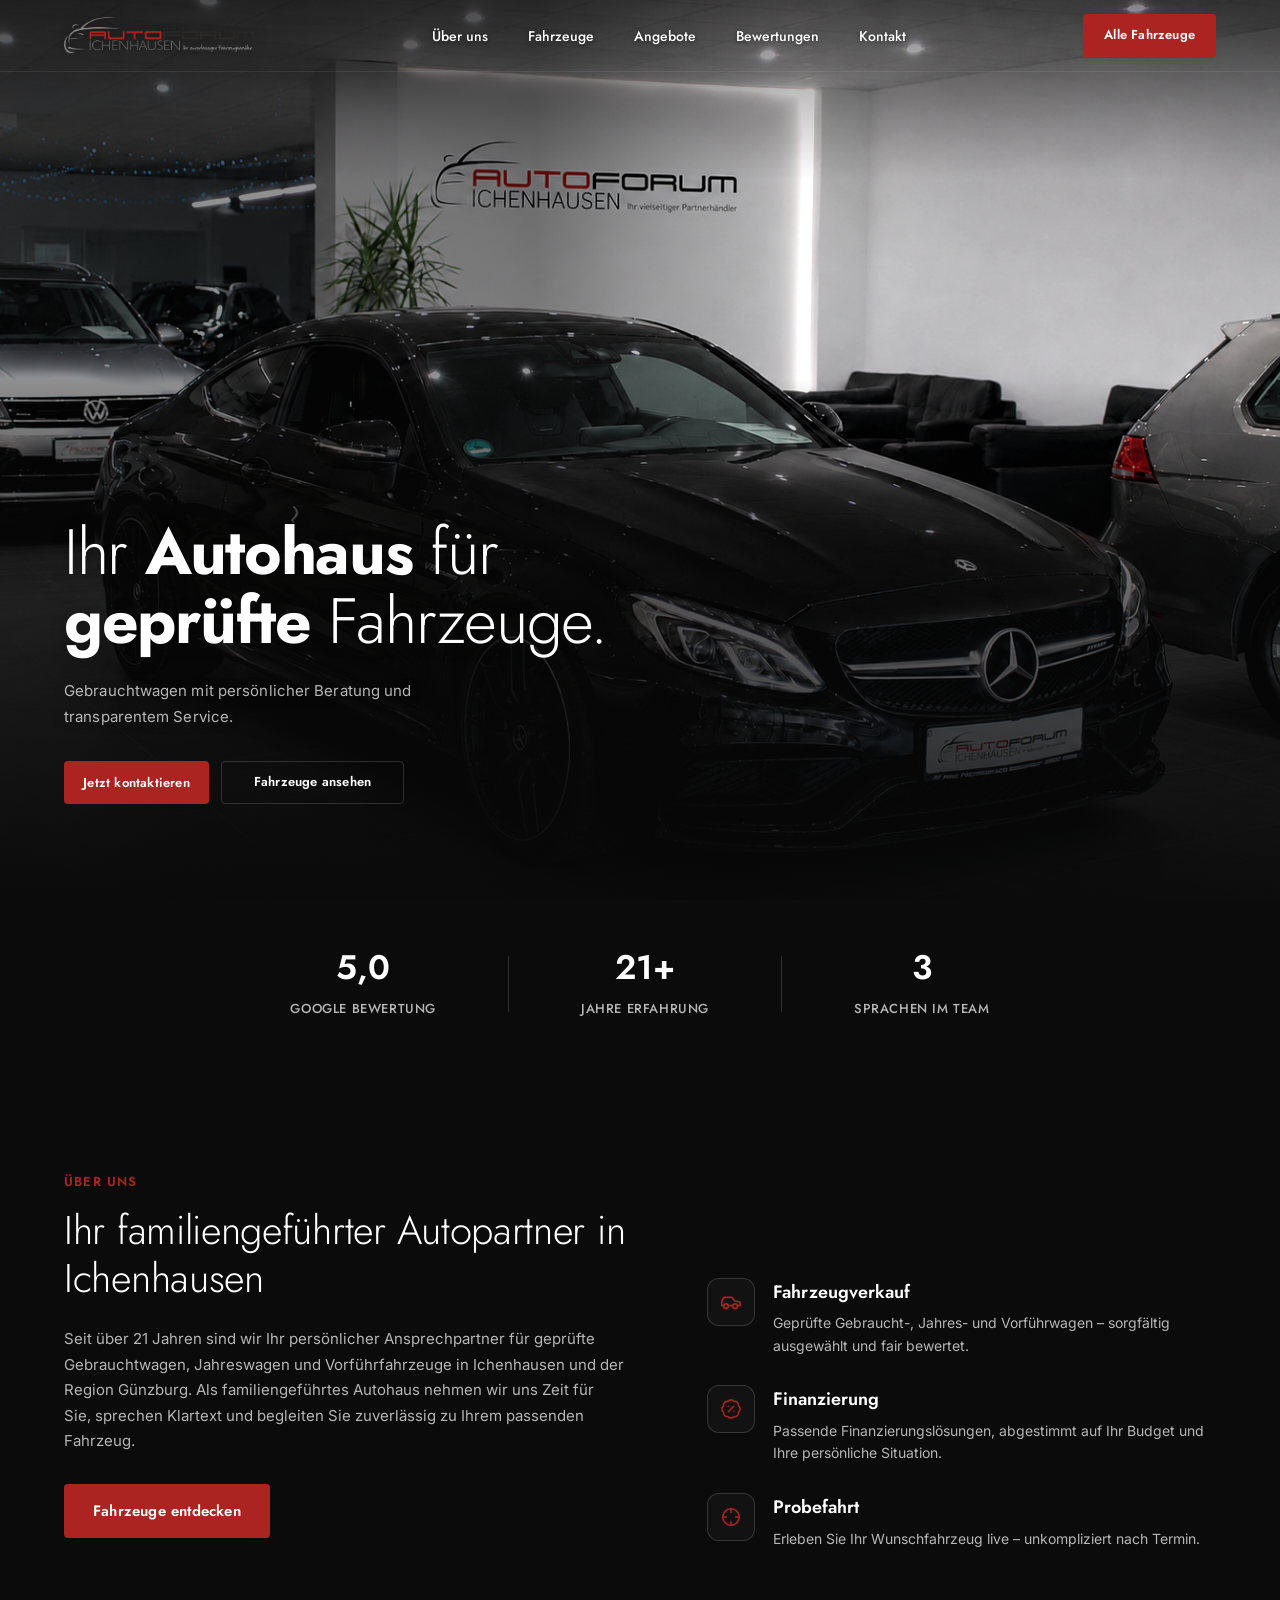
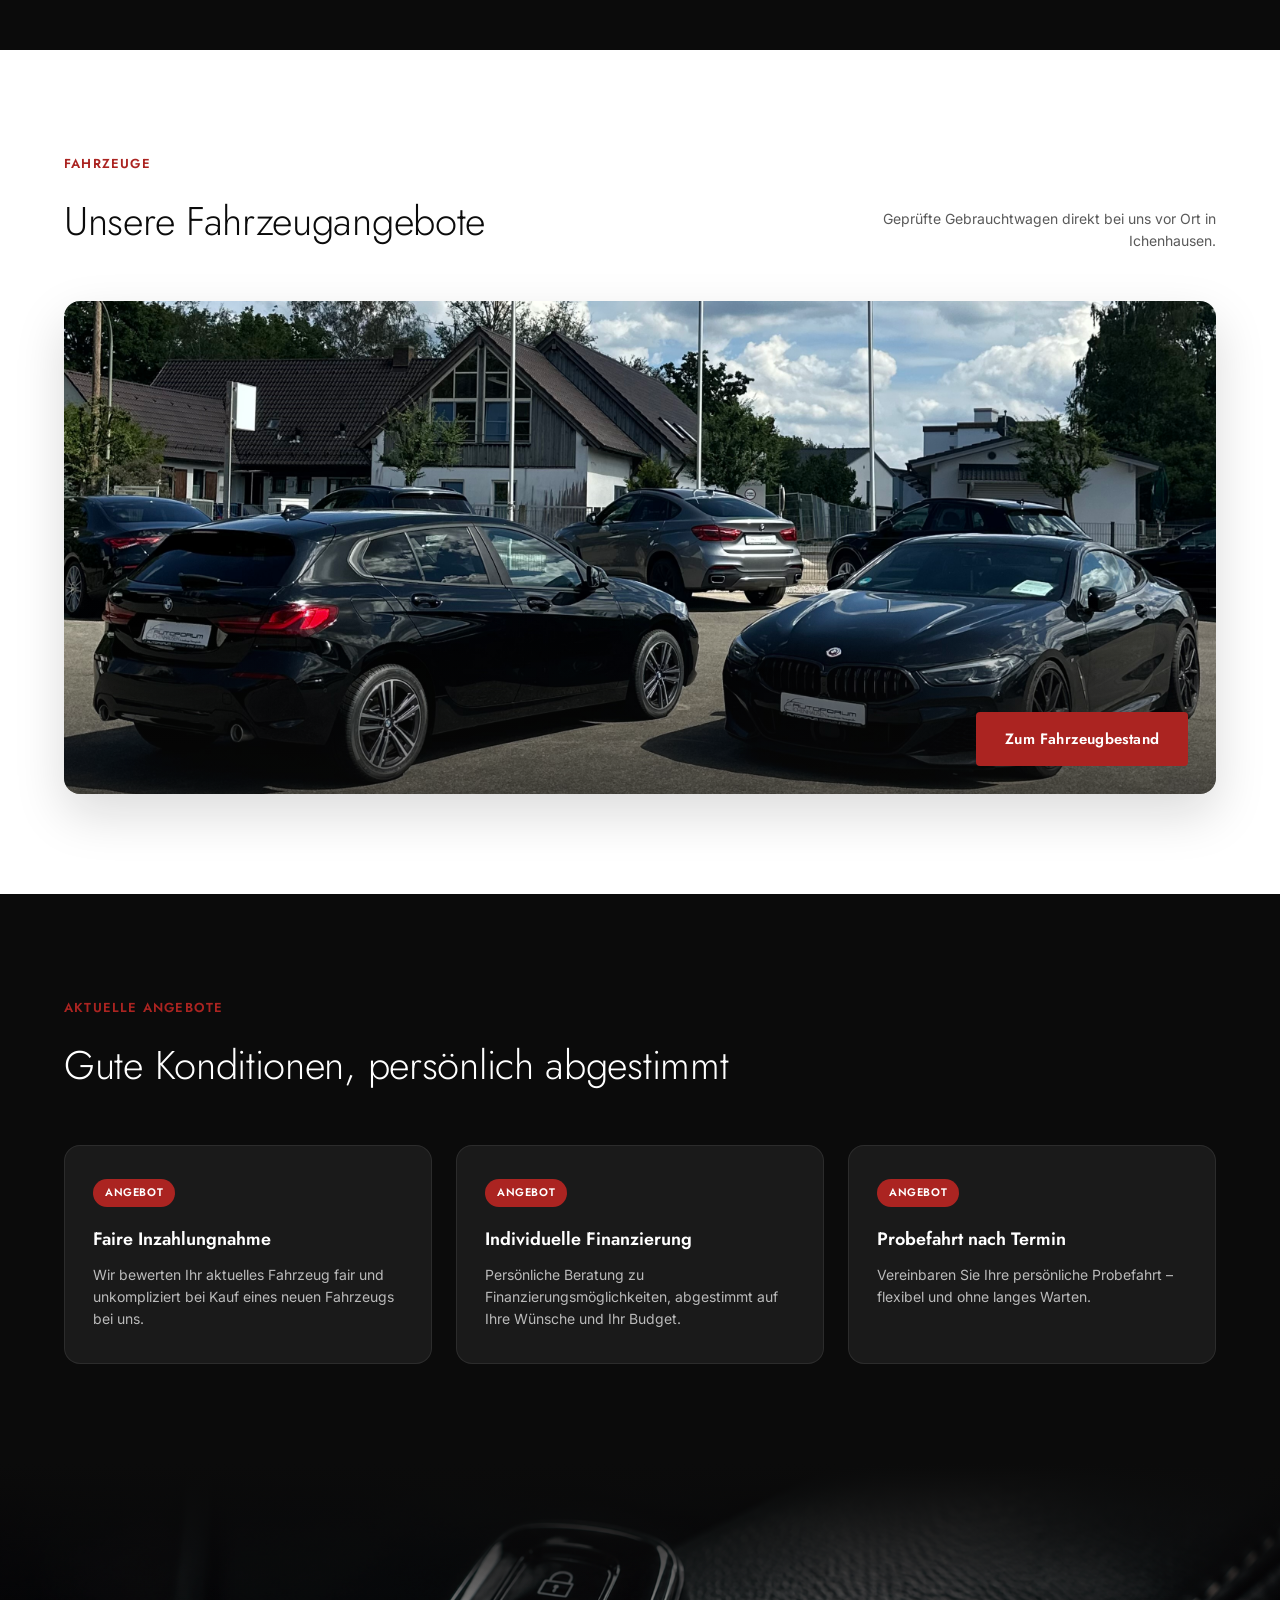
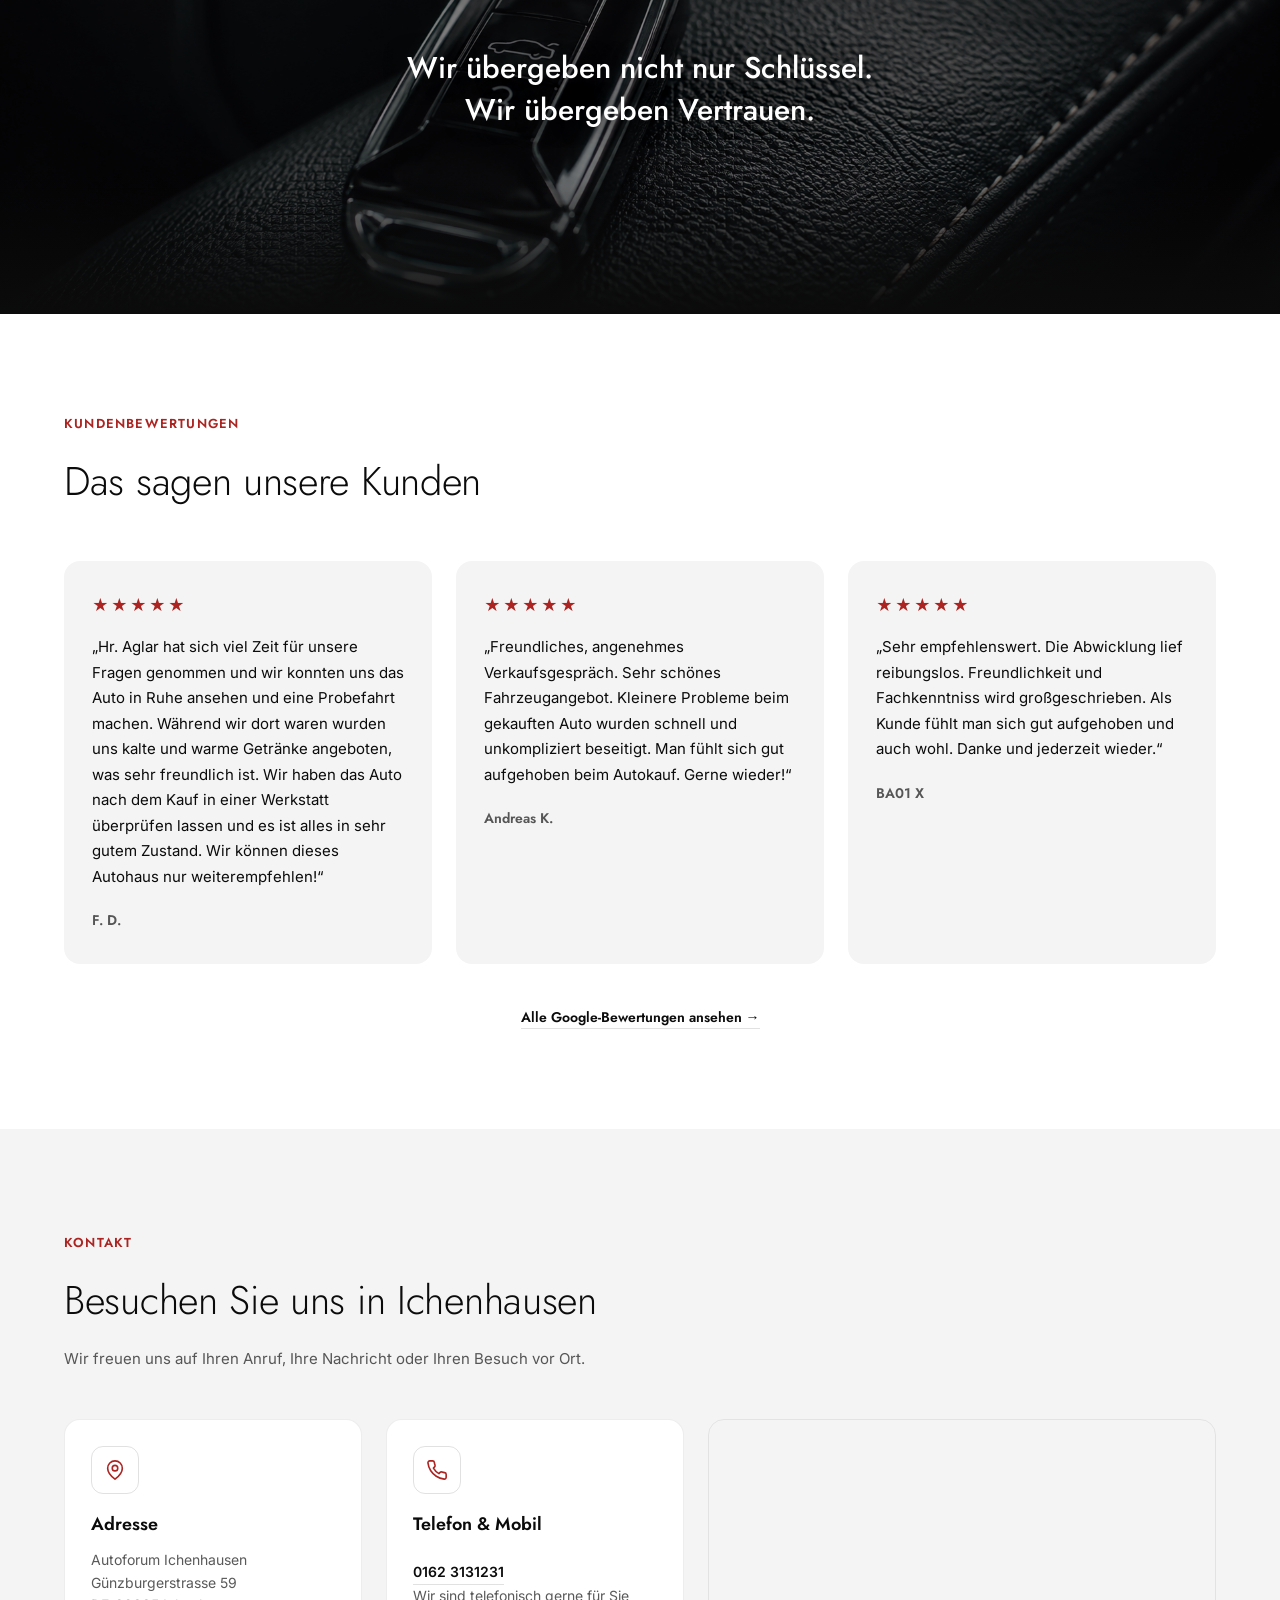
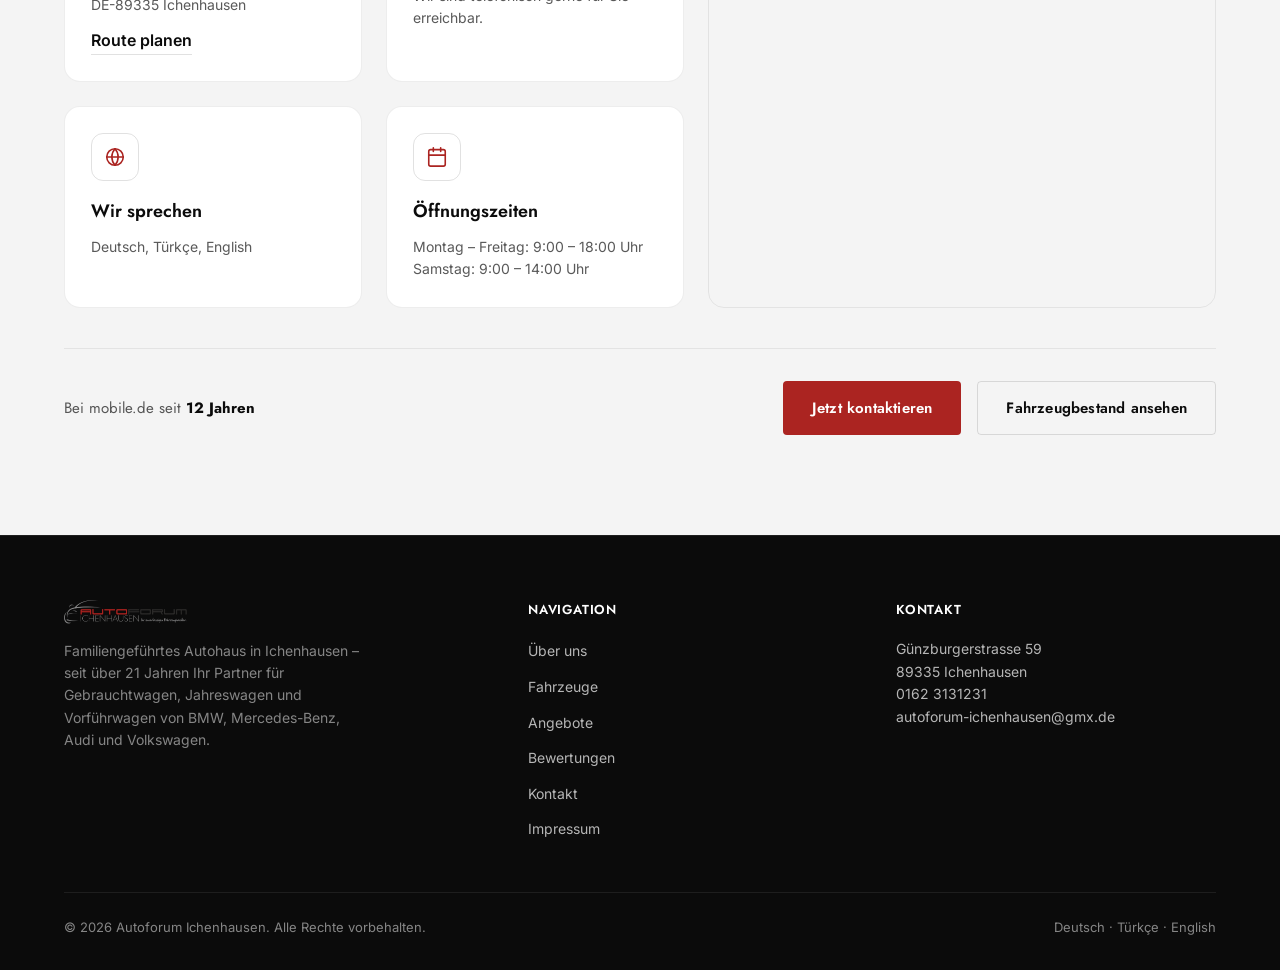
==== commit 6ef39030: "angepasst für kleinere bildschirme" ====
--- a/index.html
+++ b/index.html
@@ -102,6 +102,7 @@
   <section class="hero" id="hero">
     <div class="hero-media">
       <picture>
+        <source media="(max-width: 860px)" srcset="assets/mobileHer.png">
         <img src="assets/herotest.png" alt="Fahrzeuge im Showroom des Autoforum Ichenhausen" class="hero-img">
       </picture>
       <div class="hero-overlay"></div>
--- a/style.css
+++ b/style.css
@@ -396,7 +396,9 @@
   inset: 0;
   background:
     linear-gradient(180deg,
-      rgba(8, 8, 8, 0) 0%,
+      rgba(8, 8, 8, 0.5) 0%,
+      rgba(8, 8, 8, 0.32) 8%,
+      rgba(8, 8, 8, 0) 20%,
       rgba(8, 8, 8, 0) 42%,
       rgba(8, 8, 8, 0.55) 60%,
       rgba(8, 8, 8, 0.82) 85%,
@@ -633,7 +635,7 @@
   }
 
   .hero-img {
-    object-position: center calc(50% + 20px);
+    object-position: center 30%;
     -webkit-mask-image: none;
     mask-image: none;
   }
@@ -641,16 +643,13 @@
   .hero-overlay {
     background:
       linear-gradient(180deg,
-        rgba(11, 11, 11, 0.97) 0%,
-        rgba(11, 11, 11, 0.88) 10%,
-        rgba(11, 11, 11, 0.68) 20%,
-        rgba(11, 11, 11, 0.4) 30%,
-        rgba(11, 11, 11, 0.16) 40%,
-        rgba(11, 11, 11, 0) 50%,
-        rgba(11, 11, 11, 0) 62%,
-        rgba(11, 11, 11, 0.35) 74%,
-        rgba(11, 11, 11, 0.78) 87%,
-        rgba(11, 11, 11, 1) 100%);
+        rgba(8, 8, 8, 0.5) 0%,
+        rgba(8, 8, 8, 0.32) 8%,
+        rgba(8, 8, 8, 0) 20%,
+        rgba(8, 8, 8, 0) 38%,
+        rgba(8, 8, 8, 0.6) 55%,
+        rgba(8, 8, 8, 0.9) 80%,
+        rgba(8, 8, 8, 1) 100%);
   }
 
   .hero-cta-row .btn-secondary {
@@ -660,25 +659,16 @@
   }
 
   .hero-content {
-    justify-content: flex-start;
     padding-top: calc(var(--header-height) + 16px);
-    padding-bottom: 16px;
-    text-align: center;
+    padding-bottom: 64px;
   }
 
   .hero-copy {
-    display: contents;
+    max-width: 100%;
   }
 
   .hero-subtitle {
     max-width: 100%;
-    margin-top: auto;
-  }
-
-  .hero-cta-row {
-    margin-top: 20px;
-    margin-left: auto;
-    margin-right: auto;
   }
 
   .hero-title {
@@ -697,7 +687,7 @@
   }
 
   .hero-content {
-    padding-bottom: 14px;
+    padding-bottom: 48px;
   }
 
   .hero-title {
@@ -706,6 +696,31 @@
 
   .hero-subtitle {
     max-width: 100%;
+  }
+}
+
+@media (min-width: 1600px) {
+  :root {
+    --fs-h1: clamp(38px, 4.4vw, 80px);
+  }
+
+  .hero-content.container {
+    max-width: none;
+    padding-left: 6vw;
+  }
+
+  .hero-copy {
+    max-width: 760px;
+  }
+
+  .hero-subtitle {
+    max-width: 560px;
+  }
+
+  .header-inner.container {
+    max-width: none;
+    padding-left: 6vw;
+    padding-right: 6vw;
   }
 }
 
@@ -839,9 +854,8 @@
 .key-banner-img {
   width: 100%;
   height: 100%;
-  object-fit: contain;
+  object-fit: cover;
   object-position: center;
-  transform: scale(1.1);
 }
 
 .key-banner-scrim {
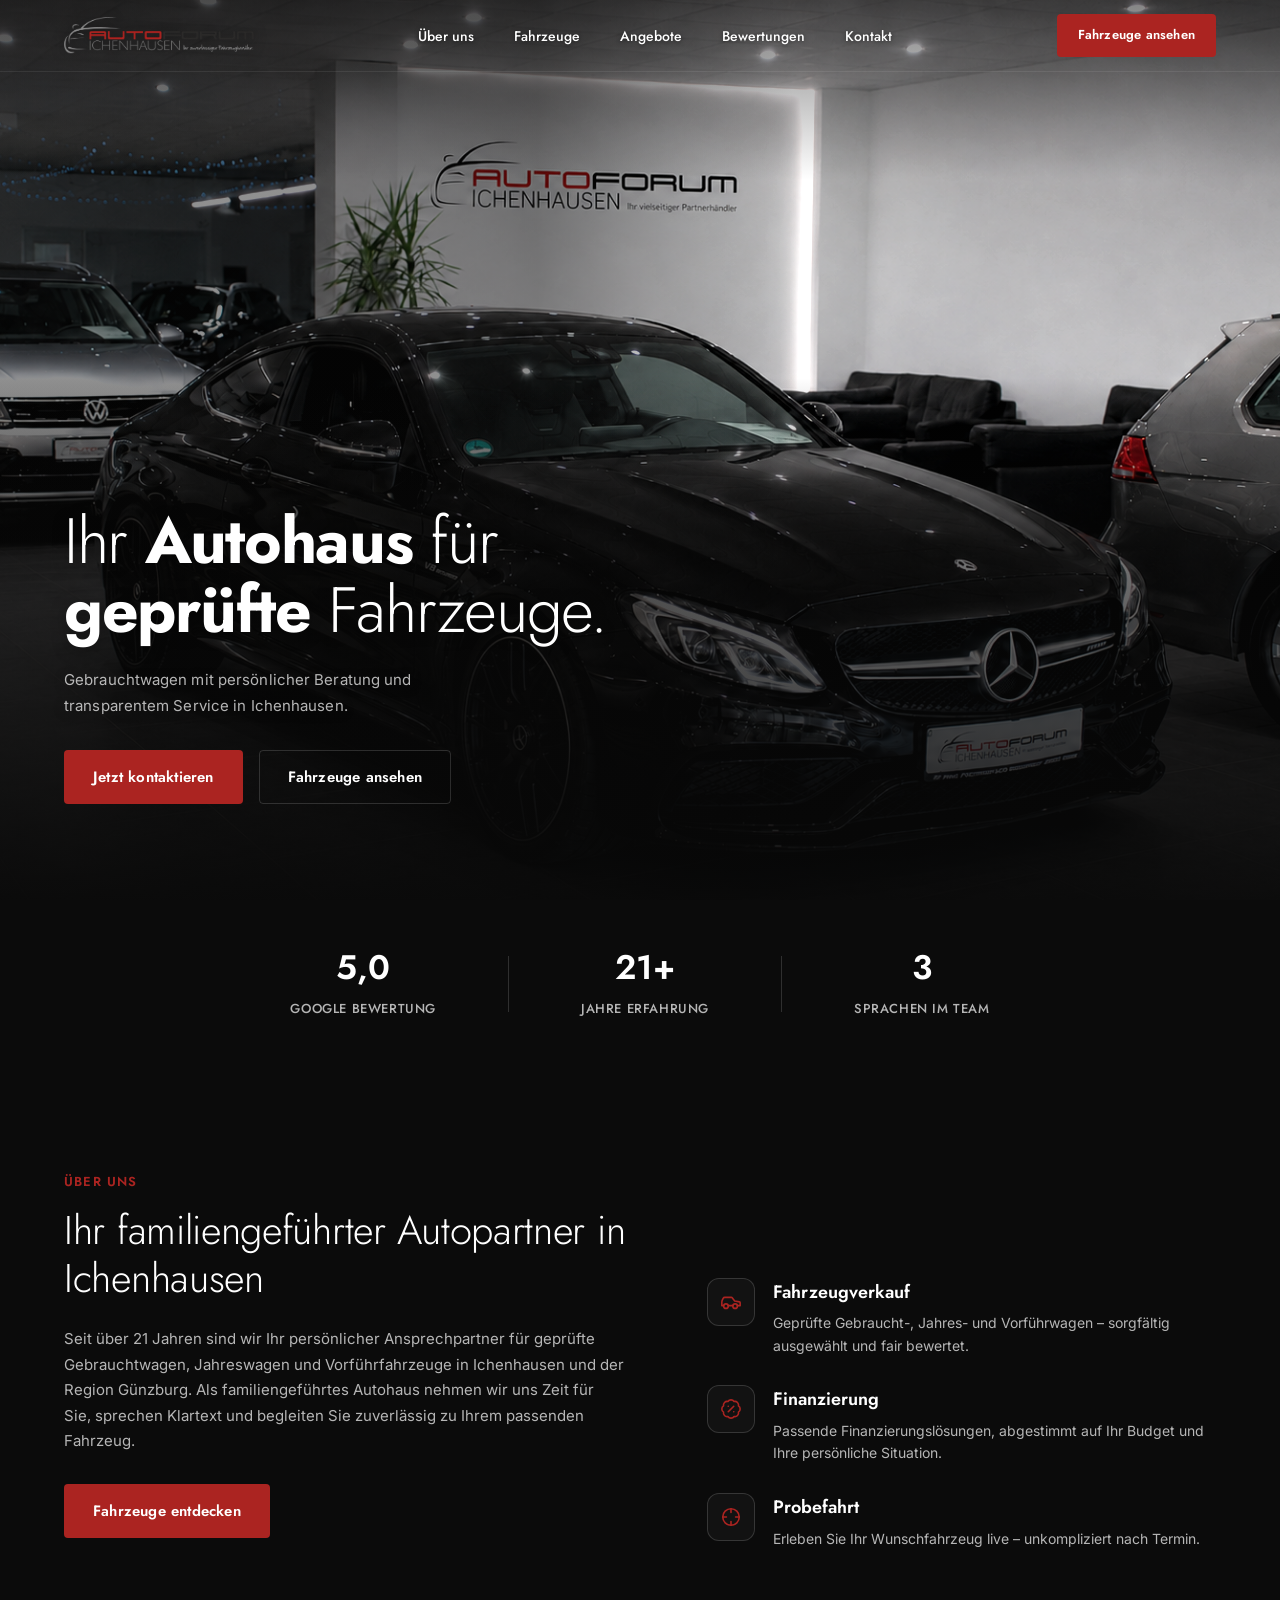
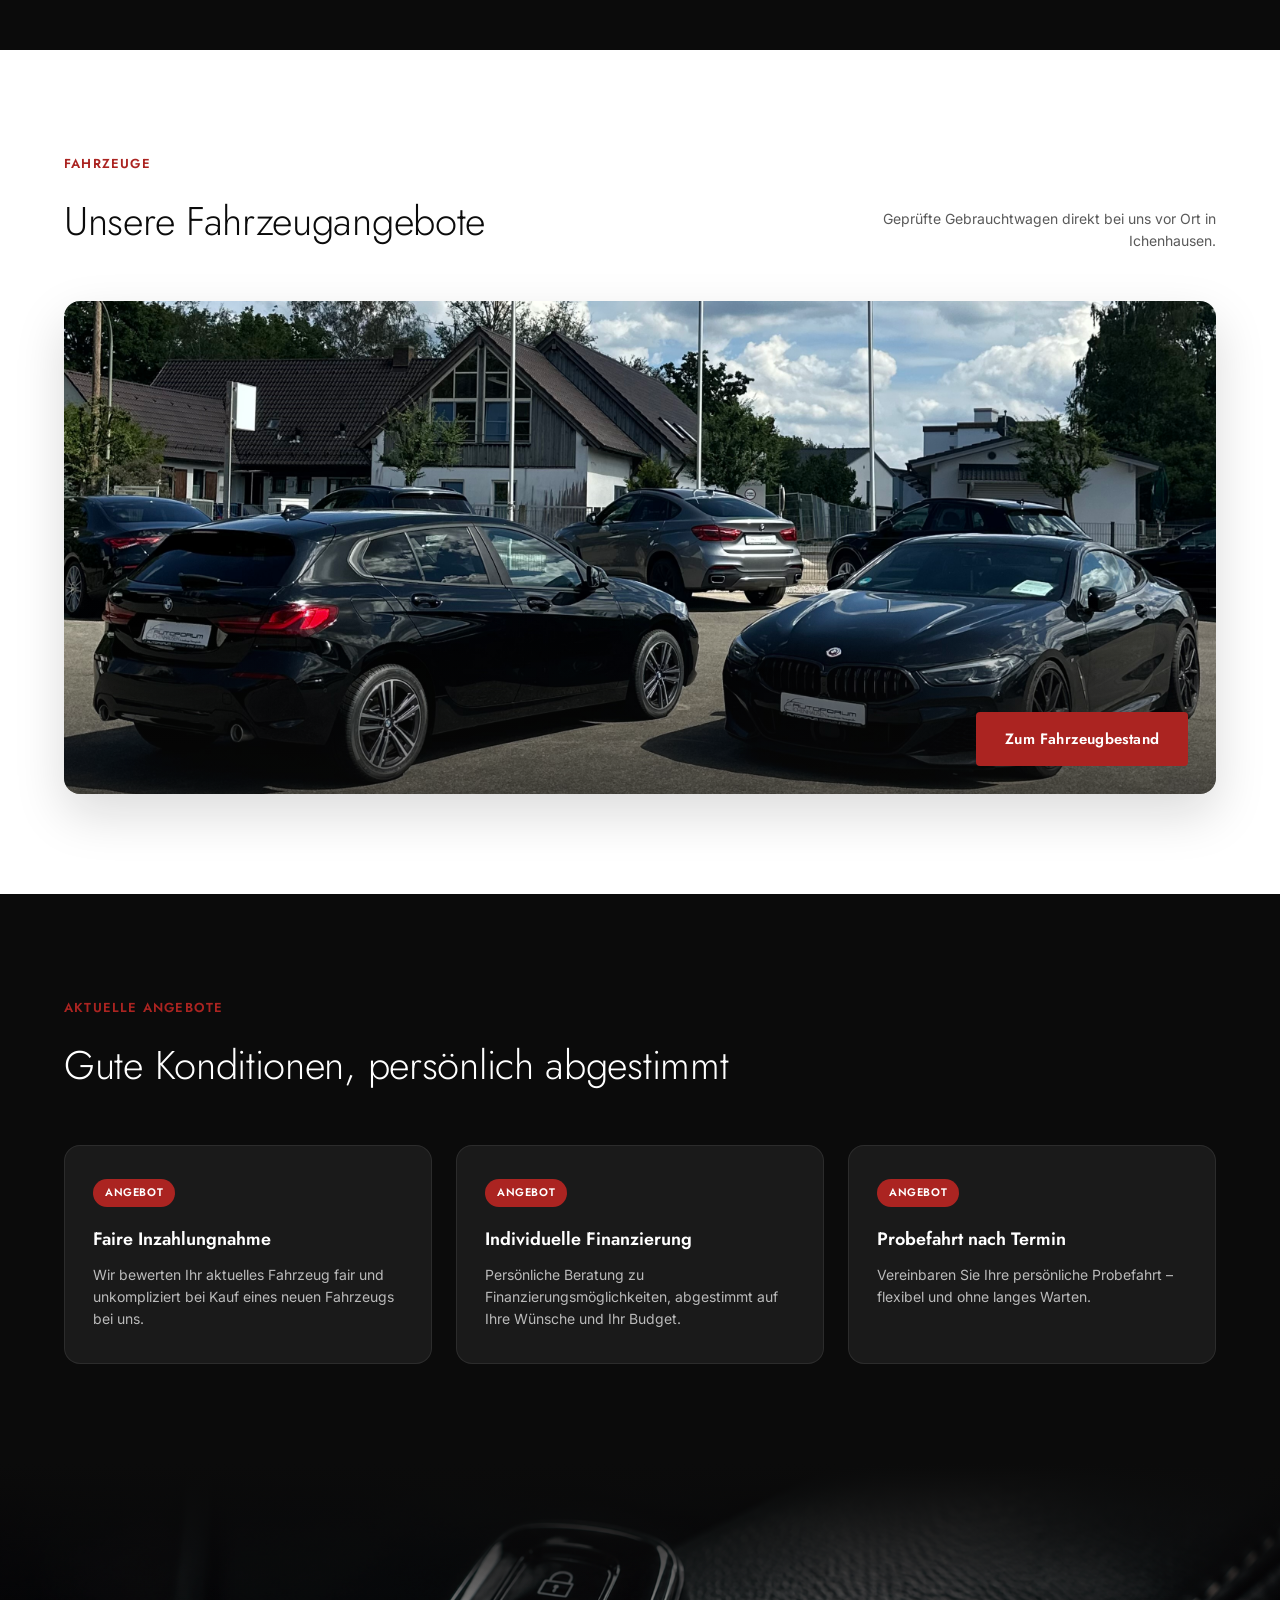
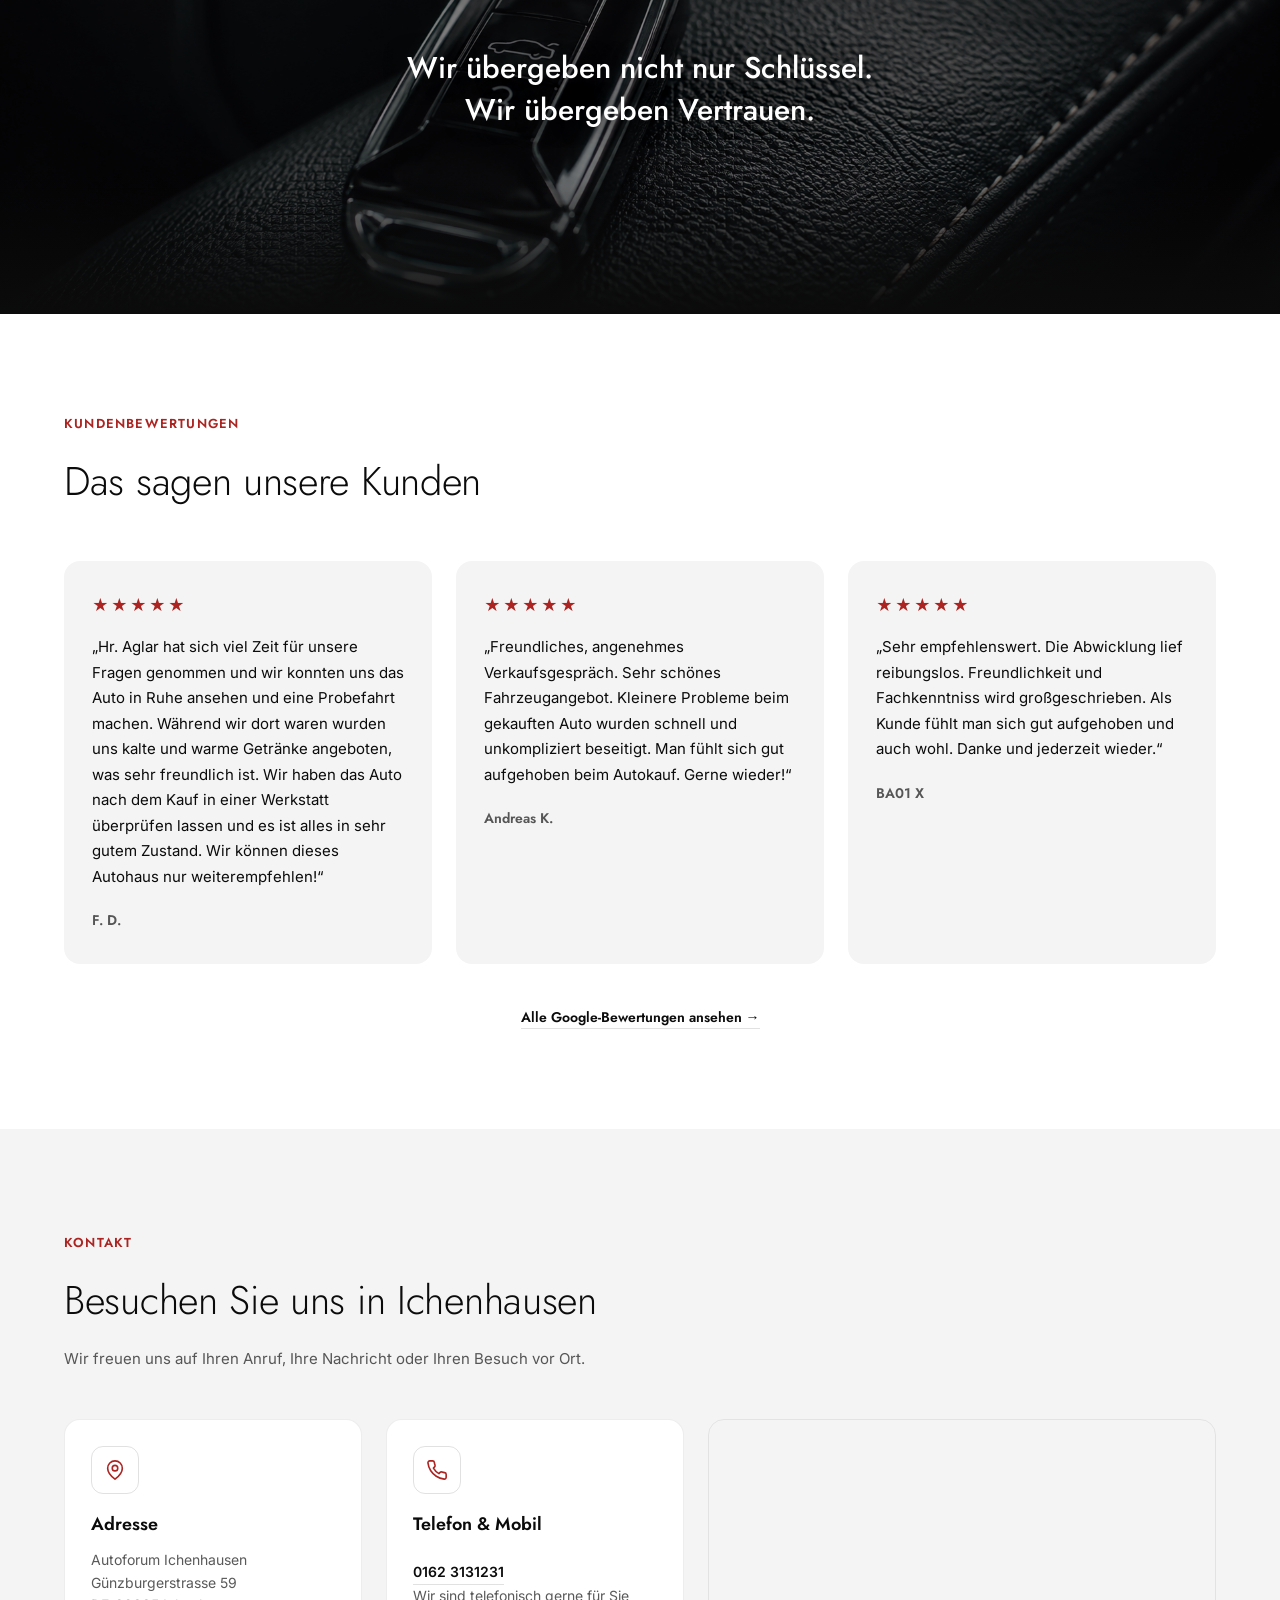
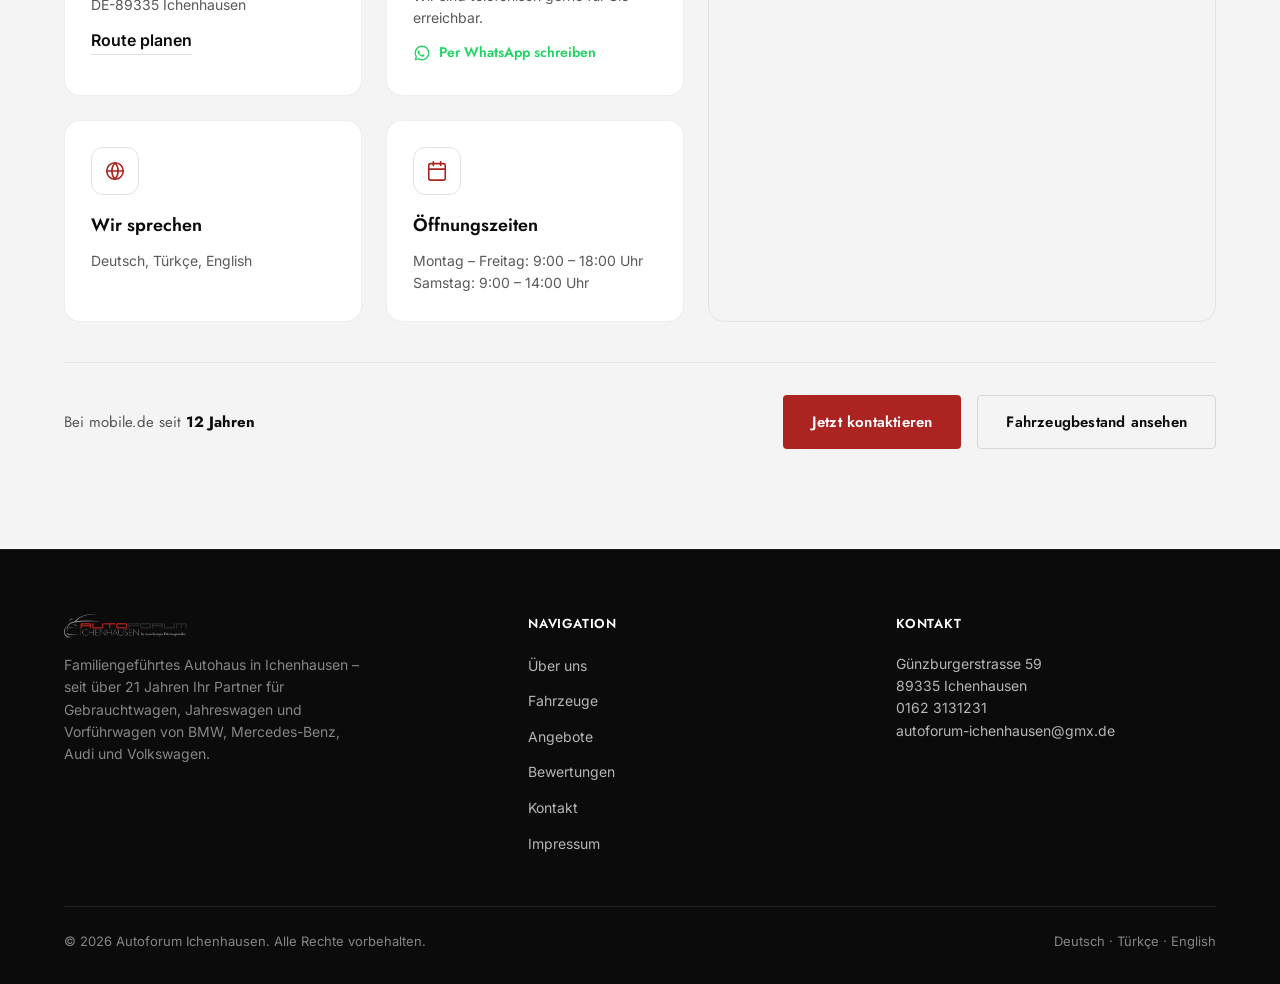
==== commit 4f60b6ed: "angepasst für kleinere bildschirme" ====
--- a/index.html
+++ b/index.html
@@ -88,7 +88,7 @@
       </nav>
 
       <div class="header-actions">
-        <a href="https://home.mobile.de/home/index.html?customerId=11291043&utm_source=google&utm_medium=cpc&utm_campaign=PS_DE_CORE_CARS_GOOG_DSA_LEAD_BRO_Dealer__n-ps-go-d-c-a-a&utm_content=533637550681&utm_term=&utm_id=13897922139&gad_source=1&gad_campaignid=13897922139&gbraid=0AAAAAD230Mx4iwaomzoD1OWwT4Vxj1yBn&gclid=CjwKCAjwpK3SBhASEiwAtV1SPL903zIHkJh6gnS1S8WDkmDlD4dHwbbwN_AXrRke5hwf5YZaoor-yxoCnCIQAvD_BwE" class="btn btn-primary header-cta" target="_blank" rel="noopener noreferrer" title="Öffnet unseren Fahrzeugbestand auf mobile.de in einem neuen Tab">Alle Fahrzeuge</a>
+        <a href="https://home.mobile.de/home/index.html?customerId=11291043&utm_source=google&utm_medium=cpc&utm_campaign=PS_DE_CORE_CARS_GOOG_DSA_LEAD_BRO_Dealer__n-ps-go-d-c-a-a&utm_content=533637550681&utm_term=&utm_id=13897922139&gad_source=1&gad_campaignid=13897922139&gbraid=0AAAAAD230Mx4iwaomzoD1OWwT4Vxj1yBn&gclid=CjwKCAjwpK3SBhASEiwAtV1SPL903zIHkJh6gnS1S8WDkmDlD4dHwbbwN_AXrRke5hwf5YZaoor-yxoCnCIQAvD_BwE" class="btn btn-primary header-cta" target="_blank" rel="noopener noreferrer" title="Öffnet unseren Fahrzeugbestand auf mobile.de in einem neuen Tab">Fahrzeuge ansehen</a>
         <button class="nav-toggle" id="nav-toggle" aria-label="Menü öffnen" aria-expanded="false" aria-controls="main-nav">
           <span></span>
           <span></span>
@@ -111,7 +111,7 @@
     <div class="hero-content container">
       <div class="hero-copy">
         <h1 class="hero-title">Ihr <strong>Autohaus</strong> für<br><strong>geprüfte</strong> Fahrzeuge.</h1>
-        <p class="hero-subtitle">Gebrauchtwagen mit persönlicher Beratung und transparentem Service.</p>
+        <p class="hero-subtitle">Gebrauchtwagen mit persönlicher Beratung und transparentem Service in Ichenhausen.</p>
 
         <div class="hero-cta-row">
           <div class="call-choice">
@@ -333,6 +333,10 @@
             <h3>Telefon &amp; Mobil</h3>
             <p><a class="link-strong" href="tel:+491623131231">0162 3131231</a></p>
             <p>Wir sind telefonisch gerne für Sie erreichbar.</p>
+            <a class="contact-whatsapp" href="https://wa.me/491623131231?text=Hallo%2C%20ich%20interessiere%20mich%20f%C3%BCr%20ein%20Fahrzeug%20bei%20Autoforum%20Ichenhausen." target="_blank" rel="noopener noreferrer">
+              <svg class="contact-whatsapp-icon" viewBox="0 0 24 24" fill="currentColor" aria-hidden="true"><path d="M12.04 2.13c-5.46 0-9.9 4.45-9.9 9.9 0 1.75.46 3.45 1.33 4.95L2 22l5.15-1.35a9.87 9.87 0 0 0 4.88 1.28h.01c5.46 0 9.9-4.45 9.9-9.9 0-2.65-1.03-5.13-2.9-7-1.87-1.87-4.35-2.9-7-2.9Zm0 1.8c2.15 0 4.17.84 5.69 2.36 1.52 1.52 2.36 3.54 2.36 5.69 0 4.44-3.61 8.05-8.06 8.05a8 8 0 0 1-4.09-1.12l-.29-.17-3.05.8.82-2.97-.19-.3a7.97 7.97 0 0 1-1.23-4.29c0-4.44 3.62-8.05 8.04-8.05Zm-4.6 4.62c-.16 0-.4.06-.61.29-.21.24-.8.78-.8 1.9s.82 2.21.93 2.36c.11.16 1.61 2.45 3.9 3.34.55.21.97.34 1.3.44.55.17 1.05.15 1.44.09.44-.07 1.36-.55 1.55-1.09.19-.54.19-1 .13-1.09-.06-.1-.21-.15-.43-.26-.22-.11-1.36-.67-1.57-.74-.21-.08-.36-.11-.51.11-.15.22-.58.74-.71.9-.13.15-.26.17-.49.06-.22-.11-.95-.35-1.82-1.12-.67-.6-1.12-1.34-1.25-1.56-.13-.22-.01-.34.1-.45.1-.1.22-.26.33-.4.11-.13.15-.22.22-.37.07-.15.04-.28-.02-.4-.06-.11-.51-1.22-.7-1.68-.18-.43-.37-.37-.51-.38h-.44Z"/></svg>
+              Per WhatsApp schreiben
+            </a>
           </div>
 
           <div class="contact-card">
--- a/style.css
+++ b/style.css
@@ -316,6 +316,7 @@
 }
 
 .header-cta {
+  min-height: 0;
   padding: 10px 20px;
   font-size: 13px;
 }
@@ -363,7 +364,7 @@
 
 .hero {
   position: relative;
-  height: 100dvh;
+  height: 100svh;
   min-height: 680px;
   display: flex;
   align-items: stretch;
@@ -483,27 +484,10 @@
 
 .hero-cta-row {
   display: flex;
-  gap: 12px;
+  flex-wrap: wrap;
+  gap: 16px;
   width: 100%;
-  max-width: 340px;
   margin-top: 32px;
-}
-
-.hero-cta-row .call-choice {
-  flex: 1;
-  min-width: 0;
-}
-
-.hero-cta-row .call-choice .btn {
-  width: 100%;
-}
-
-.hero-cta-row .btn {
-  flex: 1;
-  min-width: 0;
-  min-height: 40px;
-  padding: 10px 18px;
-  font-size: 13px;
 }
 
 .fact {
@@ -578,6 +562,10 @@
 }
 
 @media (max-width: 860px) {
+  .facts-section {
+    display: none;
+  }
+
   .nav-toggle {
     display: flex;
   }
@@ -625,7 +613,7 @@
 
   .hero {
     min-height: 0;
-    height: 100dvh;
+    height: 100svh;
     aspect-ratio: auto;
     display: flex;
   }
@@ -635,7 +623,7 @@
   }
 
   .hero-img {
-    object-position: center 30%;
+    object-position: center 48%;
     -webkit-mask-image: none;
     mask-image: none;
   }
@@ -653,9 +641,30 @@
   }
 
   .hero-cta-row .btn-secondary {
-    background: rgba(11, 11, 11, 0.4);
-    backdrop-filter: blur(6px);
-    -webkit-backdrop-filter: blur(6px);
+    background: var(--color-accent);
+    color: var(--color-white);
+    border-color: transparent;
+  }
+
+  .hero-cta-row .btn-secondary:hover {
+    background: var(--color-accent-hover);
+  }
+
+  .hero-cta-row .call-choice-trigger {
+    background: transparent;
+    color: var(--color-white);
+    border-color: var(--color-white-15);
+  }
+
+  .hero-cta-row .call-choice-trigger:hover {
+    background: rgba(255, 255, 255, 0.06);
+    border-color: var(--color-white-70);
+  }
+
+  .btn {
+    min-height: 44px;
+    padding: 12px 20px;
+    font-size: 14px;
   }
 
   .hero-content {
@@ -669,10 +678,11 @@
 
   .hero-subtitle {
     max-width: 100%;
+    font-size: 16px;
   }
 
   .hero-title {
-    font-size: 38px;
+    font-size: 42px;
   }
 }
 
@@ -691,7 +701,7 @@
   }
 
   .hero-title {
-    font-size: 30px;
+    font-size: 33px;
   }
 
   .hero-subtitle {
@@ -1293,6 +1303,29 @@
 .contact-card .link-strong:hover {
   border-color: var(--color-accent);
   color: var(--color-accent);
+}
+
+.contact-whatsapp {
+  display: inline-flex;
+  align-items: center;
+  gap: 8px;
+  margin-top: 12px;
+  font-family: var(--font-heading);
+  font-weight: 600;
+  font-size: var(--fs-body-sm);
+  color: #25D366;
+  border-bottom: 1px solid transparent;
+  transition: border-color 0.2s ease;
+}
+
+.contact-whatsapp:hover {
+  border-color: #25D366;
+}
+
+.contact-whatsapp-icon {
+  width: 18px;
+  height: 18px;
+  flex-shrink: 0;
 }
 
 .contact-map {
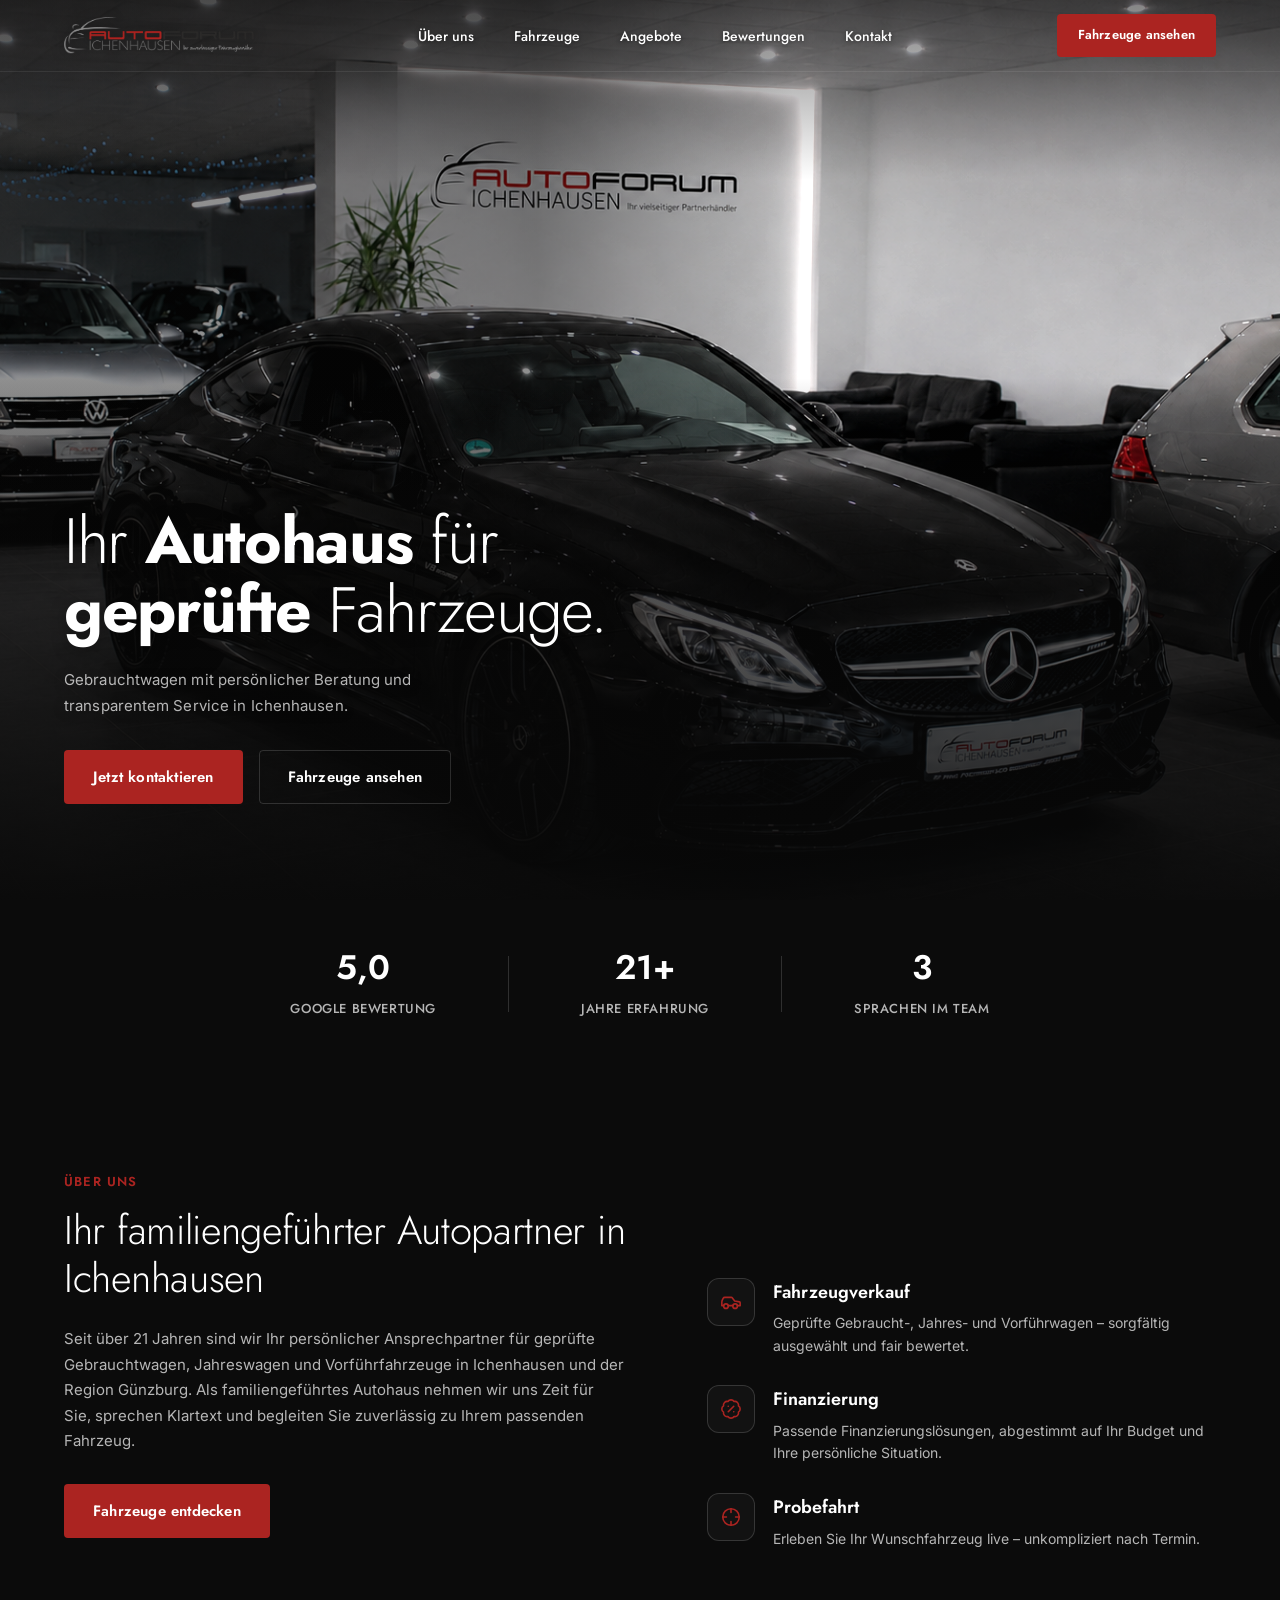
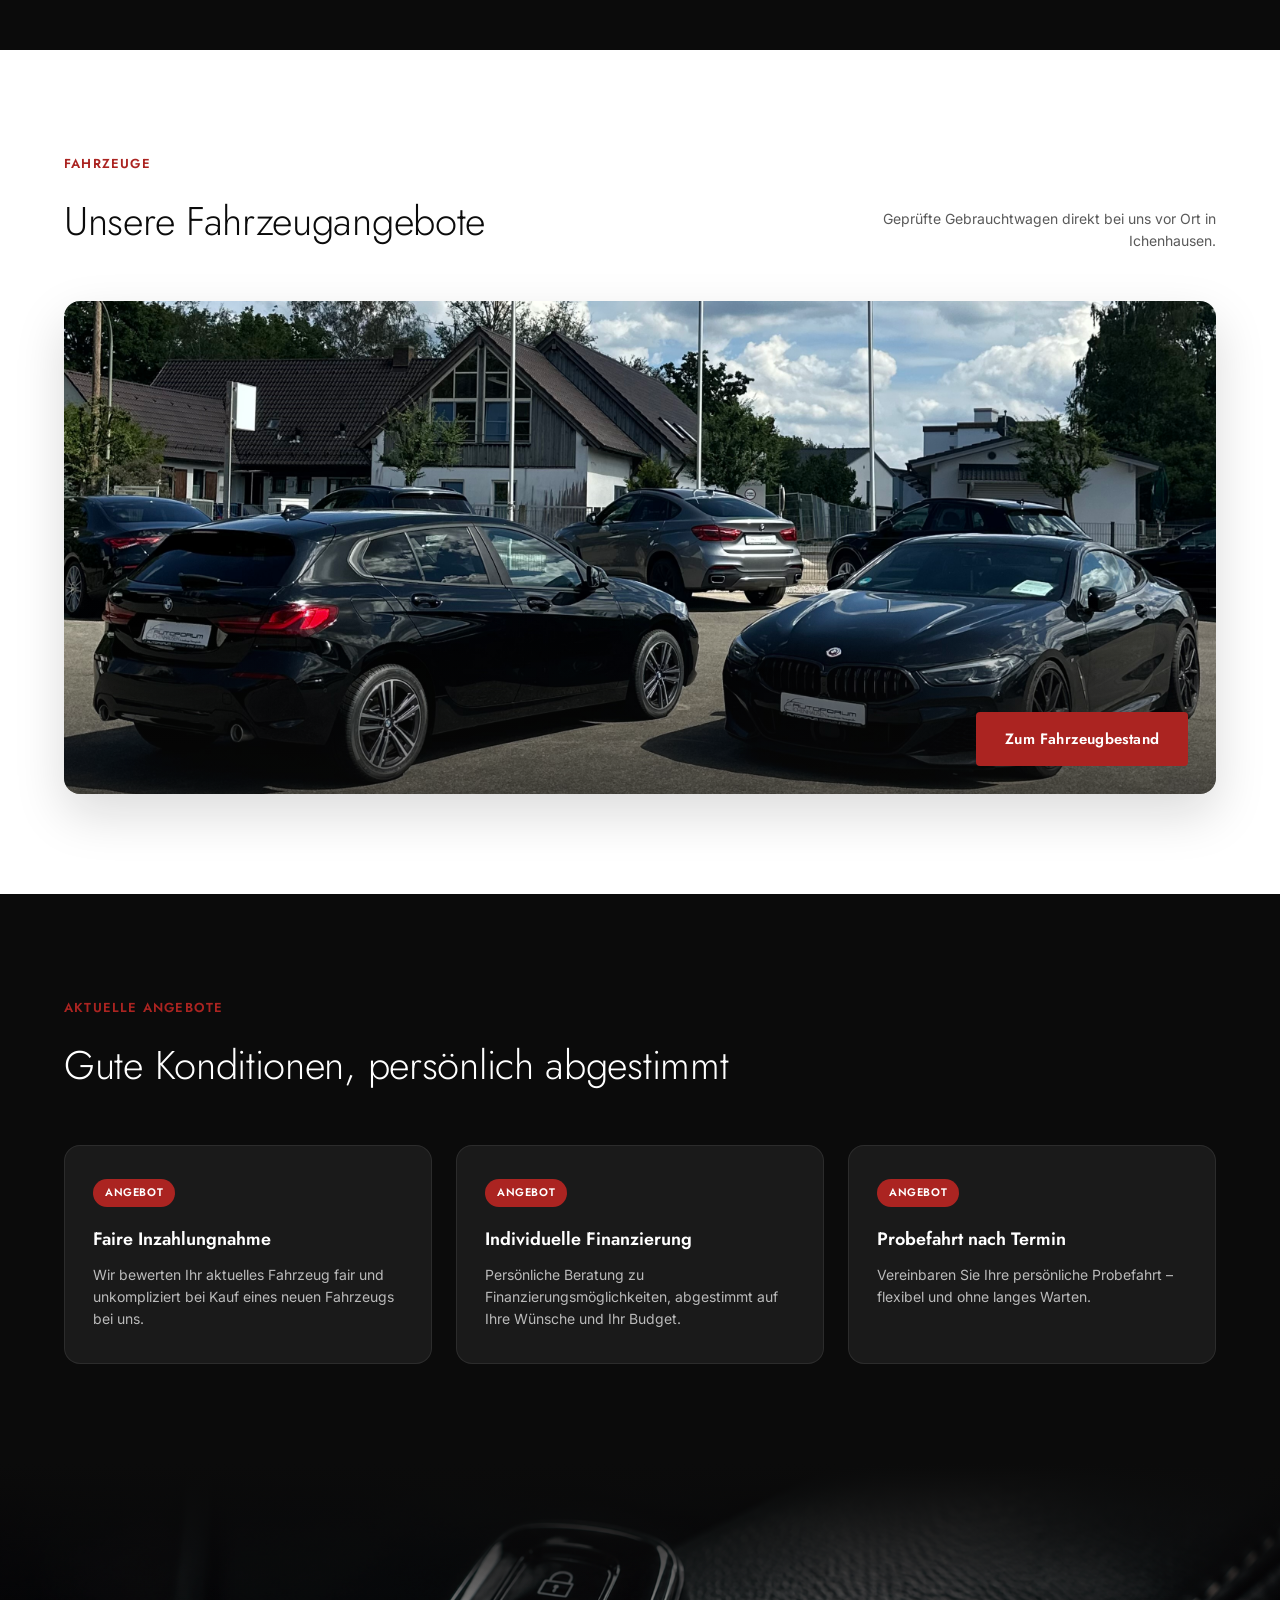
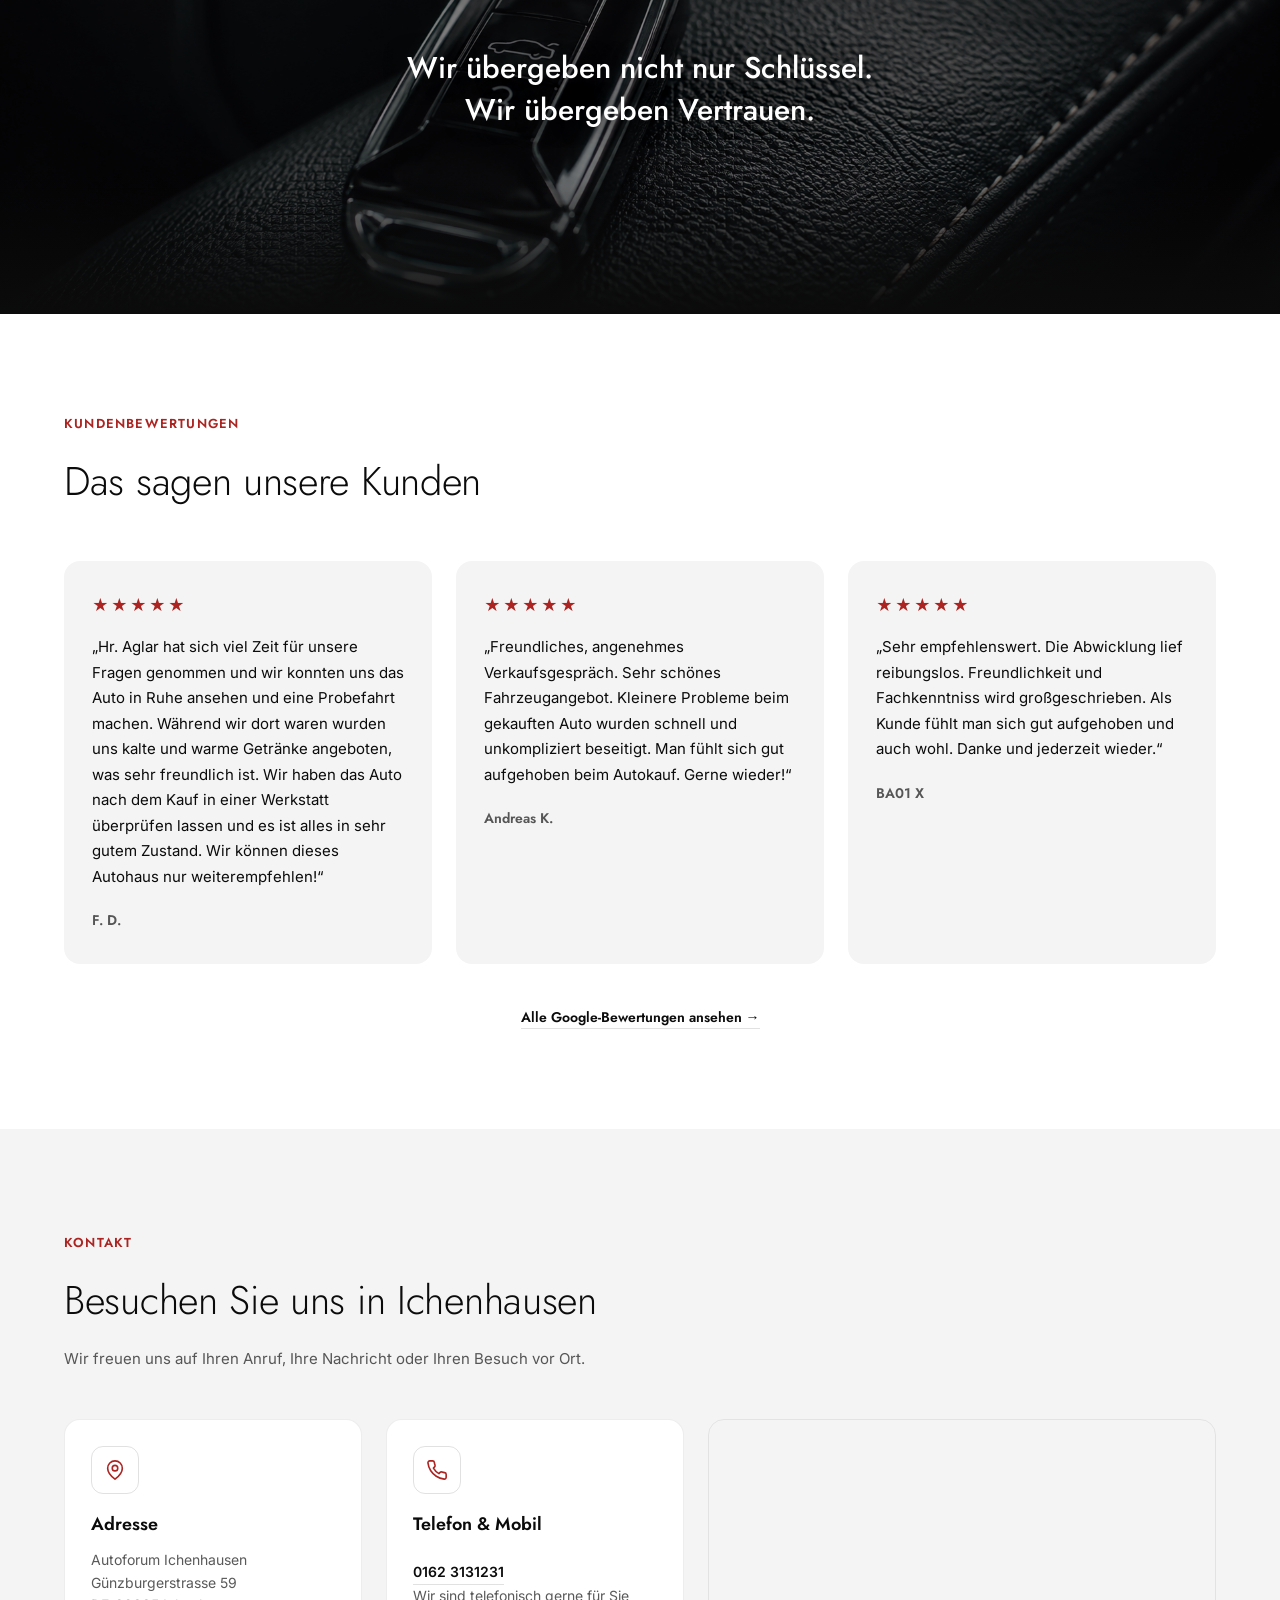
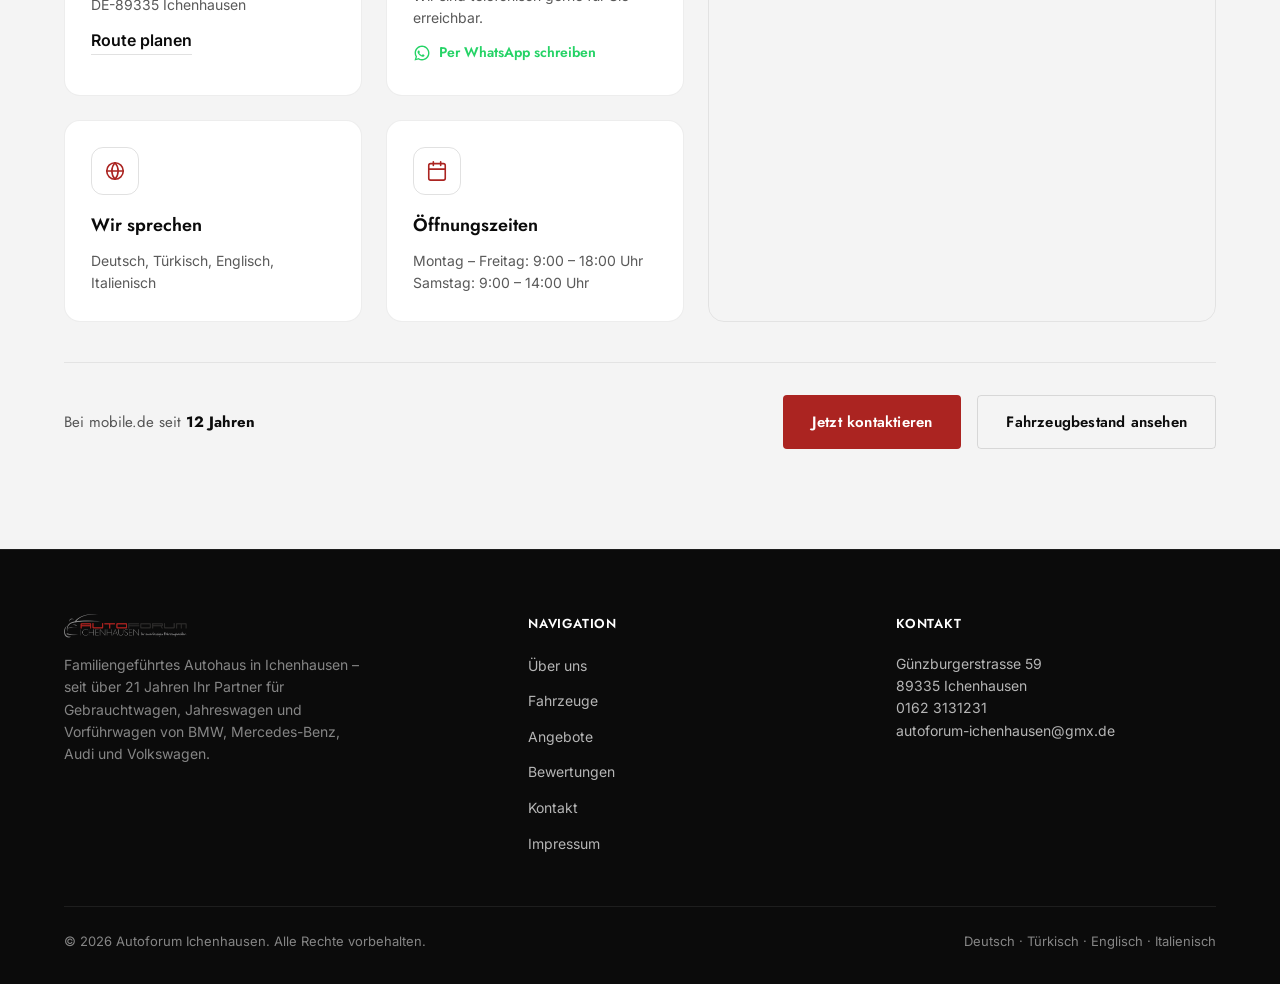
==== commit 420fb53c: "sprache und chat" ====
--- a/index.html
+++ b/index.html
@@ -4,7 +4,7 @@
   <meta charset="UTF-8">
   <meta name="viewport" content="width=device-width, initial-scale=1.0">
   <title>Autoforum Ichenhausen – Gebrauchtwagen, Jahreswagen & Vorführwagen | BMW, Mercedes, Audi, VW</title>
-  <meta name="description" content="Familiengeführtes Autohaus in Ichenhausen bei Günzburg: seit über 21 Jahren geprüfte Gebrauchtwagen, Jahreswagen & Vorführwagen von BMW, Mercedes-Benz, Audi und Volkswagen. Persönliche Beratung auf Deutsch, Türkçe & English.">
+  <meta name="description" content="Familiengeführtes Autohaus in Ichenhausen bei Günzburg: seit über 21 Jahren geprüfte Gebrauchtwagen, Jahreswagen & Vorführwagen von BMW, Mercedes-Benz, Audi und Volkswagen. Persönliche Beratung auf Deutsch, Türkisch, Englisch & Italienisch">
   <meta name="theme-color" content="#0B0B0B">
   <link rel="icon" href="assets/favicon.png" type="image/png">
 
@@ -119,7 +119,7 @@
               Jetzt kontaktieren
             </button>
             <div class="call-choice-menu" id="hero-call-menu" role="menu" hidden>
-              <a class="call-choice-option" role="menuitem" href="https://wa.me/491623131231?text=Hallo%2C%20ich%20interessiere%20mich%20f%C3%BCr%20ein%20Fahrzeug%20bei%20Autoforum%20Ichenhausen." target="_blank" rel="noopener noreferrer">
+              <a class="call-choice-option" role="menuitem" href="https://wa.me/491623131231?text=Hallo%2C%20ich%20interessiere%20mich%20f%C3%BCr%20ein%20Fahrzeug." target="_blank" rel="noopener noreferrer">
                 <svg class="call-choice-icon whatsapp-icon" viewBox="0 0 24 24" fill="currentColor" aria-hidden="true"><path d="M12.04 2.13c-5.46 0-9.9 4.45-9.9 9.9 0 1.75.46 3.45 1.33 4.95L2 22l5.15-1.35a9.87 9.87 0 0 0 4.88 1.28h.01c5.46 0 9.9-4.45 9.9-9.9 0-2.65-1.03-5.13-2.9-7-1.87-1.87-4.35-2.9-7-2.9Zm0 1.8c2.15 0 4.17.84 5.69 2.36 1.52 1.52 2.36 3.54 2.36 5.69 0 4.44-3.61 8.05-8.06 8.05a8 8 0 0 1-4.09-1.12l-.29-.17-3.05.8.82-2.97-.19-.3a7.97 7.97 0 0 1-1.23-4.29c0-4.44 3.62-8.05 8.04-8.05Zm-4.6 4.62c-.16 0-.4.06-.61.29-.21.24-.8.78-.8 1.9s.82 2.21.93 2.36c.11.16 1.61 2.45 3.9 3.34.55.21.97.34 1.3.44.55.17 1.05.15 1.44.09.44-.07 1.36-.55 1.55-1.09.19-.54.19-1 .13-1.09-.06-.1-.21-.15-.43-.26-.22-.11-1.36-.67-1.57-.74-.21-.08-.36-.11-.51.11-.15.22-.58.74-.71.9-.13.15-.26.17-.49.06-.22-.11-.95-.35-1.82-1.12-.67-.6-1.12-1.34-1.25-1.56-.13-.22-.01-.34.1-.45.1-.1.22-.26.33-.4.11-.13.15-.22.22-.37.07-.15.04-.28-.02-.4-.06-.11-.51-1.22-.7-1.68-.18-.43-.37-.37-.51-.38h-.44Z"/></svg>
                 WhatsApp
               </a>
@@ -344,7 +344,7 @@
               <svg viewBox="0 0 24 24" fill="none" stroke="currentColor" stroke-width="1.75" stroke-linecap="round" stroke-linejoin="round"><circle cx="12" cy="12" r="9"/><path d="M3 12h18M12 3a13.5 13.5 0 0 1 0 18M12 3a13.5 13.5 0 0 0 0 18"/></svg>
             </div>
             <h3>Wir sprechen</h3>
-            <p>Deutsch, Türkçe, English</p>
+            <p>Deutsch, Türkisch, Englisch, Italienisch</p>
           </div>
 
           <div class="contact-card">
@@ -433,7 +433,7 @@
 
       <div class="footer-bottom">
         <p>&copy; <span id="footer-year">2026</span> Autoforum Ichenhausen. Alle Rechte vorbehalten.</p>
-        <p>Deutsch · Türkçe · English</p>
+        <p>Deutsch · Türkisch · Englisch · Italienisch</p>
       </div>
     </div>
   </footer>
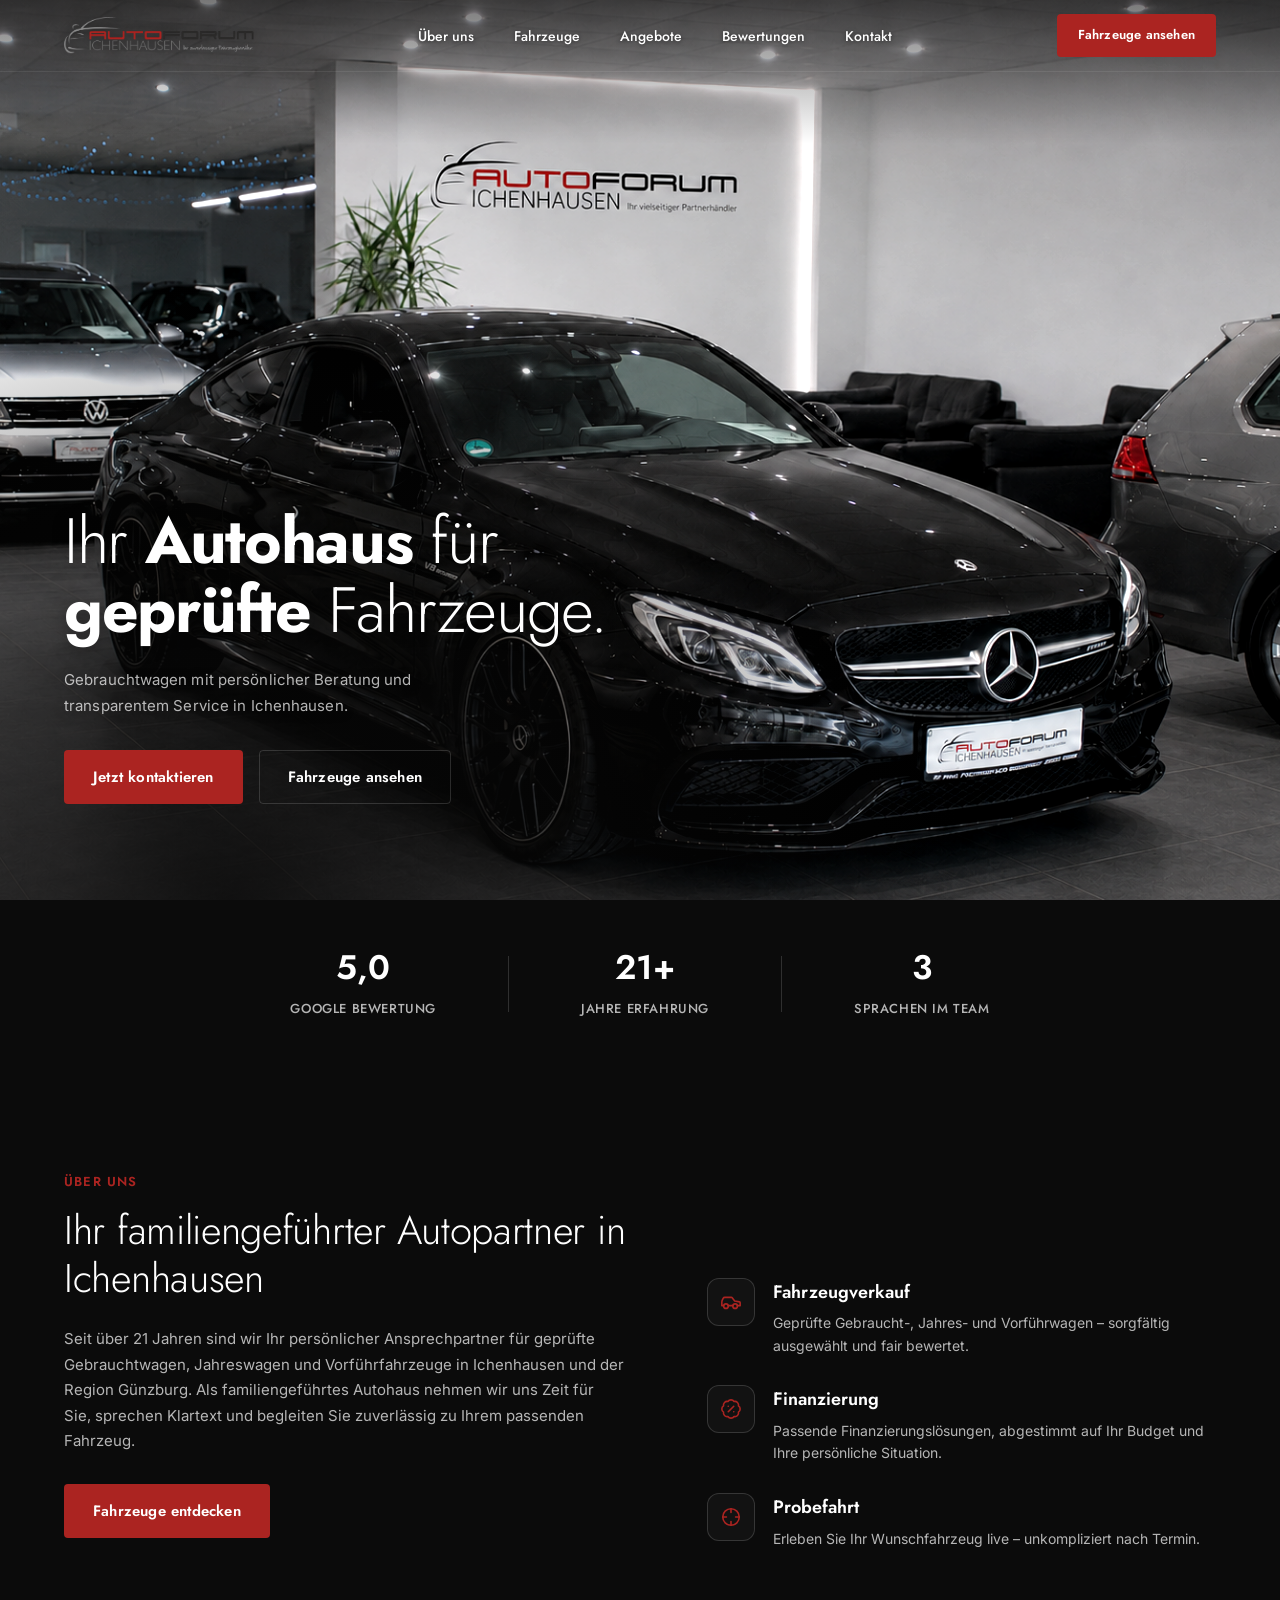
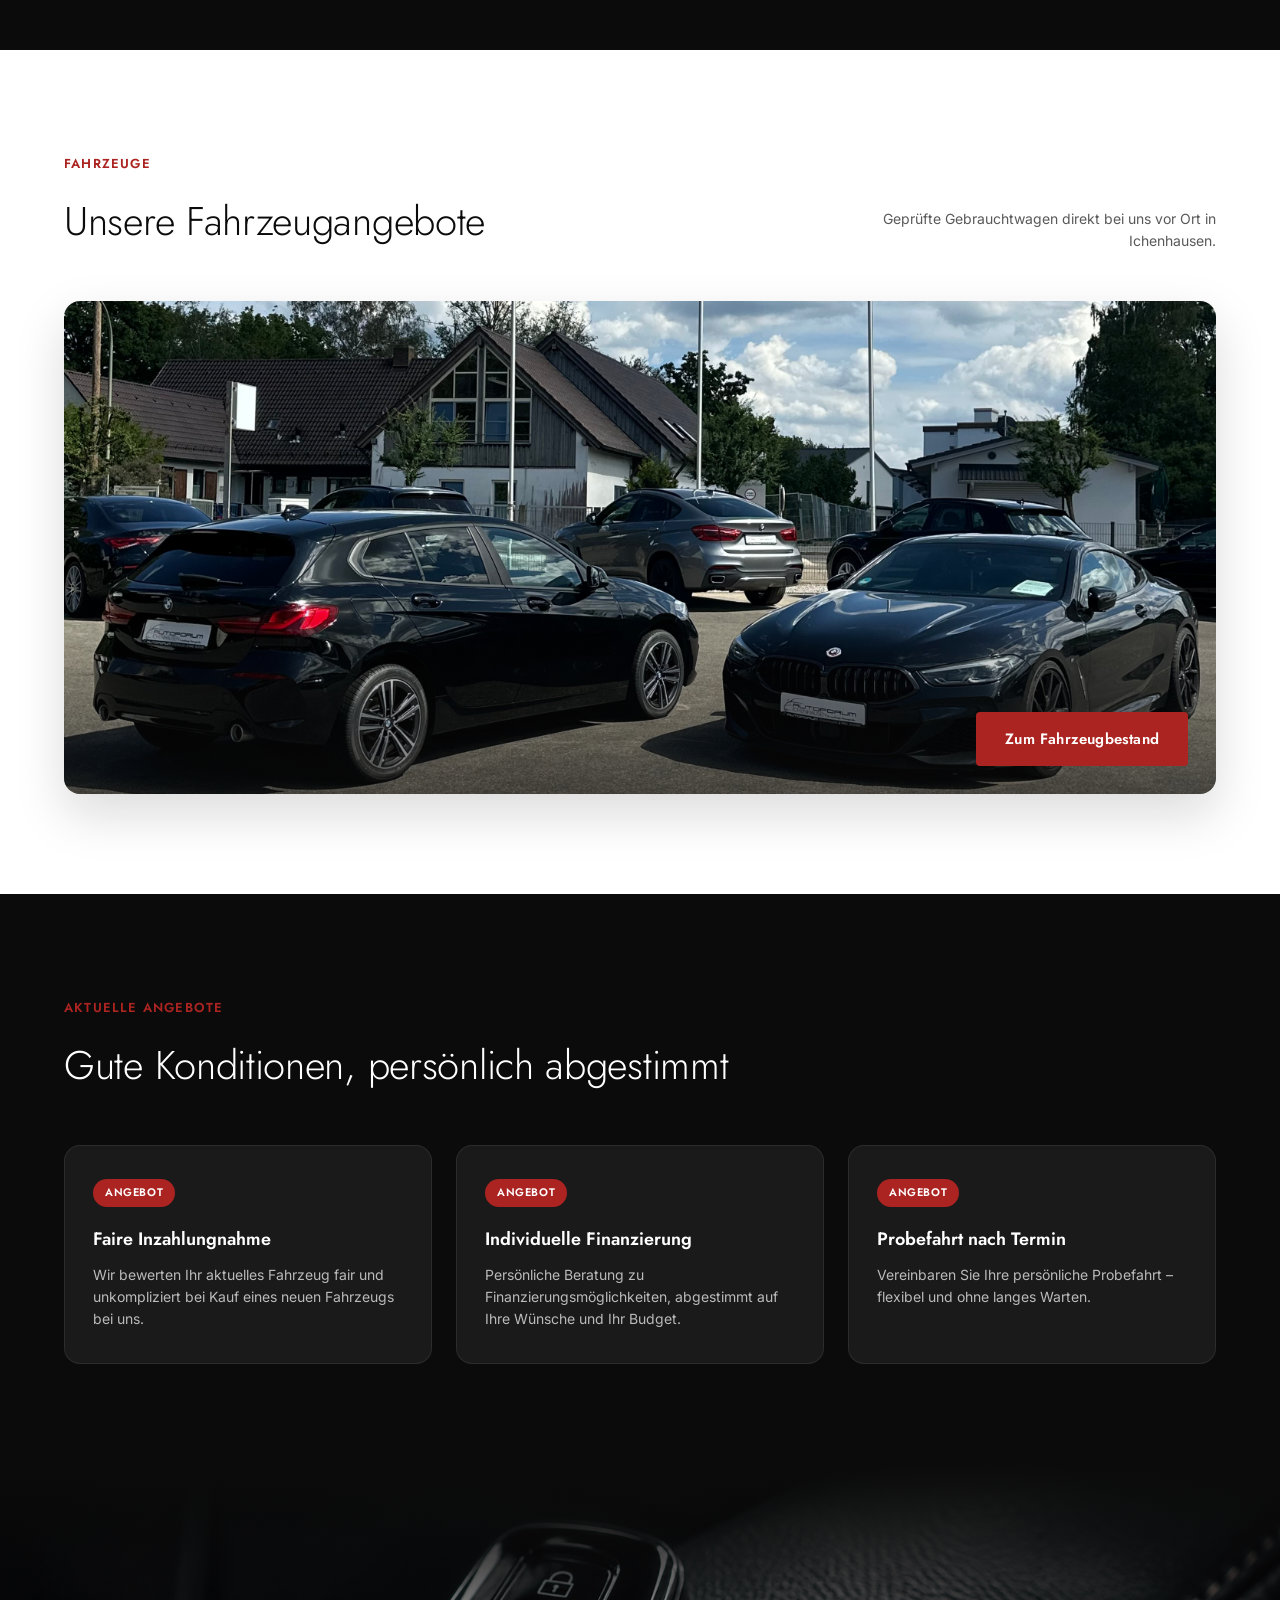
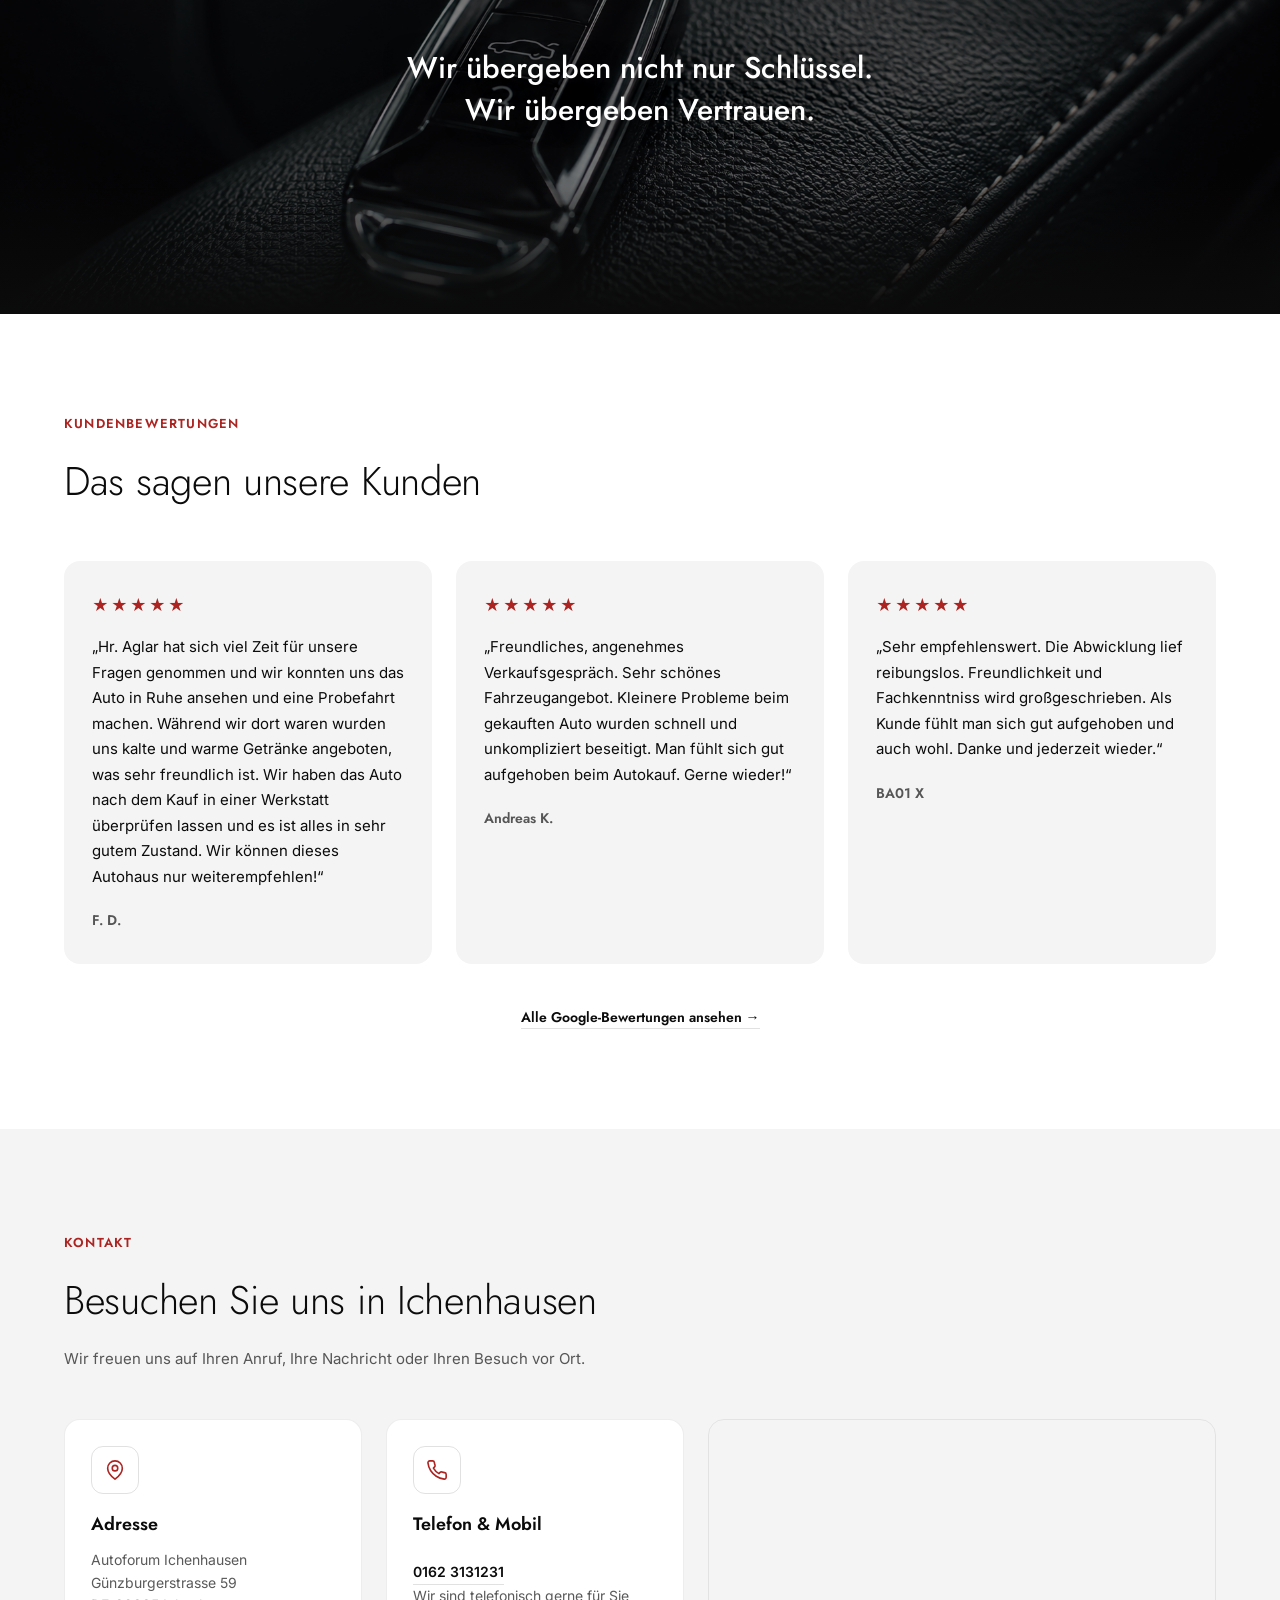
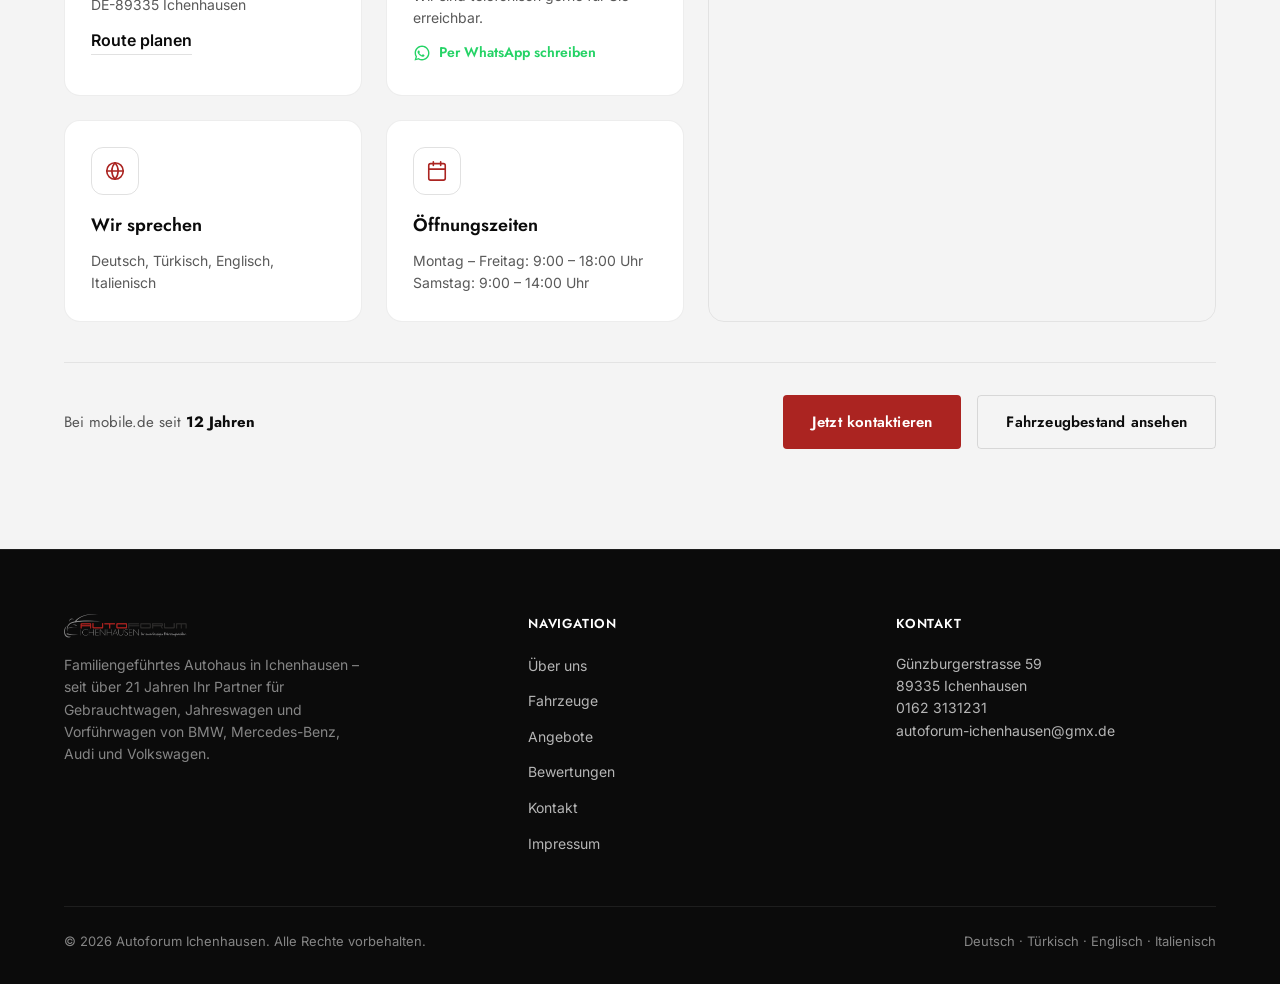
==== commit 0d11162f: "animationen hinzugefügt und hero overlay angepasst" ====
--- a/index.html
+++ b/index.html
@@ -156,7 +156,7 @@
 
   <section class="about" id="ueber-uns">
     <div class="container about-inner">
-      <div class="about-copy">
+      <div class="about-copy reveal">
         <span class="eyebrow">Über uns</span>
         <h2 class="about-title">Ihr familiengeführter Autopartner in Ichenhausen</h2>
 
@@ -168,7 +168,7 @@
       </div>
 
       <div class="about-services" id="leistungen">
-        <div class="about-service">
+        <div class="about-service reveal">
           <div class="feature-icon" aria-hidden="true">
             <svg viewBox="0 0 24 24" fill="none" stroke="currentColor" stroke-width="1.75" stroke-linecap="round" stroke-linejoin="round">
               <path d="M14 16H9m10 0h3v-3.15a1 1 0 0 0-.84-.99L16 11l-2.7-3.6a1 1 0 0 0-.8-.4H5.24a2 2 0 0 0-1.8 1.1l-.8 1.63A6 6 0 0 0 2 12.42V16h2"/>
@@ -182,7 +182,7 @@
           </div>
         </div>
 
-        <div class="about-service">
+        <div class="about-service reveal">
           <div class="feature-icon" aria-hidden="true">
             <svg viewBox="0 0 24 24" fill="none" stroke="currentColor" stroke-width="1.75" stroke-linecap="round" stroke-linejoin="round">
               <path d="M3.85 8.62a4 4 0 0 1 4.78-4.77 4 4 0 0 1 6.74 0 4 4 0 0 1 4.78 4.78 4 4 0 0 1 0 6.74 4 4 0 0 1-4.77 4.78 4 4 0 0 1-6.75 0 4 4 0 0 1-4.78-4.77 4 4 0 0 1 0-6.76Z"/>
@@ -197,7 +197,7 @@
           </div>
         </div>
 
-        <div class="about-service">
+        <div class="about-service reveal">
           <div class="feature-icon" aria-hidden="true">
             <svg viewBox="0 0 24 24" fill="none" stroke="currentColor" stroke-width="1.75" stroke-linecap="round" stroke-linejoin="round">
               <circle cx="12" cy="12" r="9"/>
@@ -215,7 +215,7 @@
 
   <section class="vehicles" id="fahrzeuge">
     <div class="container">
-      <div class="vehicles-head">
+      <div class="vehicles-head reveal">
         <div>
           <span class="eyebrow">Fahrzeuge</span>
           <h2 class="vehicles-title">Unsere Fahrzeugangebote</h2>
@@ -225,7 +225,7 @@
         </p>
       </div>
 
-      <div class="vehicles-media">
+      <div class="vehicles-media reveal-scale">
         <img src="assets/fahrzeuge.png" alt="Fahrzeuge auf dem Hof des Autoforum Ichenhausen" class="vehicles-img">
         <div class="vehicles-media-overlay"></div>
         <div class="vehicles-media-caption">
@@ -237,23 +237,23 @@
 
   <section class="offers" id="angebote" aria-label="Aktuelle Angebote">
     <div class="container">
-      <div class="offers-head">
+      <div class="offers-head reveal">
         <span class="eyebrow">Aktuelle Angebote</span>
         <h2 class="offers-title">Gute Konditionen, persönlich abgestimmt</h2>
       </div>
 
       <div class="offer-cards">
-        <div class="offer-card">
+        <div class="offer-card reveal">
           <span class="offer-tag">Angebot</span>
           <h3>Faire Inzahlungnahme</h3>
           <p>Wir bewerten Ihr aktuelles Fahrzeug fair und unkompliziert bei Kauf eines neuen Fahrzeugs bei uns.</p>
         </div>
-        <div class="offer-card">
+        <div class="offer-card reveal">
           <span class="offer-tag">Angebot</span>
           <h3>Individuelle Finanzierung</h3>
           <p>Persönliche Beratung zu Finanzierungsmöglichkeiten, abgestimmt auf Ihre Wünsche und Ihr Budget.</p>
         </div>
-        <div class="offer-card">
+        <div class="offer-card reveal">
           <span class="offer-tag">Angebot</span>
           <h3>Probefahrt nach Termin</h3>
           <p>Vereinbaren Sie Ihre persönliche Probefahrt – flexibel und ohne langes Warten.</p>
@@ -267,30 +267,30 @@
     <div class="key-banner-scrim"></div>
     <div class="key-banner-fade key-banner-fade-top"></div>
     <div class="key-banner-fade key-banner-fade-bottom"></div>
-    <div class="key-banner-tagline">
+    <div class="key-banner-tagline reveal">
       <p>Wir übergeben nicht nur Schlüssel. <br> Wir übergeben Vertrauen.</p>
     </div>
   </section>
 
   <section class="testimonials" id="bewertungen" aria-label="Kundenbewertungen">
     <div class="container">
-      <div class="testimonials-head">
+      <div class="testimonials-head reveal">
         <span class="eyebrow">Kundenbewertungen</span>
         <h2 class="testimonials-title">Das sagen unsere Kunden</h2>
       </div>
 
       <div class="testimonial-cards">
-        <div class="testimonial-card">
+        <div class="testimonial-card reveal">
           <div class="testimonial-stars" aria-hidden="true">★★★★★</div>
           <p>„Hr. Aglar hat sich viel Zeit für unsere Fragen genommen und wir konnten uns das Auto in Ruhe ansehen und eine Probefahrt machen. Während wir dort waren wurden uns kalte und warme Getränke angeboten, was sehr freundlich ist. Wir haben das Auto nach dem Kauf in einer Werkstatt überprüfen lassen und es ist alles in sehr gutem Zustand. Wir können dieses Autohaus nur weiterempfehlen!“</p>
           <span class="testimonial-author">F. D.</span>
         </div>
-        <div class="testimonial-card">
+        <div class="testimonial-card reveal">
           <div class="testimonial-stars" aria-hidden="true">★★★★★</div>
           <p>„Freundliches, angenehmes Verkaufsgespräch. Sehr schönes Fahrzeugangebot. Kleinere Probleme beim gekauften Auto wurden schnell und unkompliziert beseitigt. Man fühlt sich gut aufgehoben beim Autokauf. Gerne wieder!“</p>
           <span class="testimonial-author">Andreas K.</span>
         </div>
-        <div class="testimonial-card">
+        <div class="testimonial-card reveal">
           <div class="testimonial-stars" aria-hidden="true">★★★★★</div>
           <p>„Sehr empfehlenswert. Die Abwicklung lief reibungslos. Freundlichkeit und Fachkenntniss wird großgeschrieben. Als Kunde fühlt man sich gut aufgehoben und auch wohl. Danke und jederzeit wieder.“</p>
           <span class="testimonial-author">BA01 X</span>
@@ -305,7 +305,7 @@
 
   <section class="contact" id="kontakt">
     <div class="container">
-      <div class="contact-head">
+      <div class="contact-head reveal">
         <span class="eyebrow">Kontakt</span>
         <h2 class="contact-title">Besuchen Sie uns in Ichenhausen</h2>
         <p class="contact-subtitle">Wir freuen uns auf Ihren Anruf, Ihre Nachricht oder Ihren Besuch vor Ort.</p>
@@ -313,7 +313,7 @@
 
       <div class="contact-grid">
         <div class="contact-cards">
-          <div class="contact-card">
+          <div class="contact-card reveal">
             <div class="contact-card-icon" aria-hidden="true">
               <svg viewBox="0 0 24 24" fill="none" stroke="currentColor" stroke-width="1.75" stroke-linecap="round" stroke-linejoin="round"><path d="M20 10c0 6-8 12-8 12s-8-6-8-12a8 8 0 0 1 16 0Z"/><circle cx="12" cy="10" r="3"/></svg>
             </div>
@@ -326,7 +326,7 @@
             <a class="link-strong" href="https://www.google.com/maps/dir/?api=1&destination=G%C3%BCnzburgerstrasse+59%2C+89335+Ichenhausen" target="_blank" rel="noopener noreferrer">Route planen</a>
           </div>
 
-          <div class="contact-card">
+          <div class="contact-card reveal">
             <div class="contact-card-icon" aria-hidden="true">
               <svg viewBox="0 0 24 24" fill="none" stroke="currentColor" stroke-width="1.75" stroke-linecap="round" stroke-linejoin="round"><path d="M22 16.92v3a2 2 0 0 1-2.18 2 19.79 19.79 0 0 1-8.63-3.07 19.5 19.5 0 0 1-6-6 19.79 19.79 0 0 1-3.07-8.67A2 2 0 0 1 4.11 2h3a2 2 0 0 1 2 1.72c.127.96.362 1.903.7 2.81a2 2 0 0 1-.45 2.11L8.09 9.91a16 16 0 0 0 6 6l1.27-1.27a2 2 0 0 1 2.11-.45c.907.338 1.85.573 2.81.7A2 2 0 0 1 22 16.92Z"/></svg>
             </div>
@@ -339,7 +339,7 @@
             </a>
           </div>
 
-          <div class="contact-card">
+          <div class="contact-card reveal">
             <div class="contact-card-icon" aria-hidden="true">
               <svg viewBox="0 0 24 24" fill="none" stroke="currentColor" stroke-width="1.75" stroke-linecap="round" stroke-linejoin="round"><circle cx="12" cy="12" r="9"/><path d="M3 12h18M12 3a13.5 13.5 0 0 1 0 18M12 3a13.5 13.5 0 0 0 0 18"/></svg>
             </div>
@@ -347,7 +347,7 @@
             <p>Deutsch, Türkisch, Englisch, Italienisch</p>
           </div>
 
-          <div class="contact-card">
+          <div class="contact-card reveal">
             <div class="contact-card-icon" aria-hidden="true">
               <svg viewBox="0 0 24 24" fill="none" stroke="currentColor" stroke-width="1.75" stroke-linecap="round" stroke-linejoin="round"><rect x="3" y="4" width="18" height="18" rx="2"/><path d="M16 2v4M8 2v4M3 10h18"/></svg>
             </div>
@@ -357,7 +357,7 @@
         </div>
 
         <a
-          class="contact-map"
+          class="contact-map reveal-scale"
           href="https://www.google.com/maps/dir/?api=1&destination=G%C3%BCnzburgerstrasse+59%2C+89335+Ichenhausen"
           target="_blank"
           rel="noopener noreferrer"
--- a/style.css
+++ b/style.css
@@ -125,6 +125,46 @@
   padding-right: 24px;
 }
 
+/* ---------- Scroll Reveal ---------- */
+
+.reveal {
+  opacity: 0;
+  transform: translateY(28px);
+  transition: opacity 0.8s cubic-bezier(0.16, 0.84, 0.44, 1),
+              transform 0.8s cubic-bezier(0.16, 0.84, 0.44, 1);
+  transition-delay: var(--reveal-delay, 0s);
+}
+
+.reveal.is-visible {
+  opacity: 1;
+  transform: none;
+}
+
+.reveal-scale {
+  opacity: 0;
+  transform: scale(0.96);
+  transition: opacity 0.9s cubic-bezier(0.16, 0.84, 0.44, 1),
+              transform 0.9s cubic-bezier(0.16, 0.84, 0.44, 1);
+}
+
+.reveal-scale.is-visible {
+  opacity: 1;
+  transform: scale(1);
+}
+
+.about-service.reveal:nth-child(2) { --reveal-delay: 0.1s; }
+.about-service.reveal:nth-child(3) { --reveal-delay: 0.2s; }
+
+.offer-card.reveal:nth-child(2) { --reveal-delay: 0.12s; }
+.offer-card.reveal:nth-child(3) { --reveal-delay: 0.24s; }
+
+.testimonial-card.reveal:nth-child(2) { --reveal-delay: 0.12s; }
+.testimonial-card.reveal:nth-child(3) { --reveal-delay: 0.24s; }
+
+.contact-card.reveal:nth-child(2) { --reveal-delay: 0.08s; }
+.contact-card.reveal:nth-child(3) { --reveal-delay: 0.16s; }
+.contact-card.reveal:nth-child(4) { --reveal-delay: 0.24s; }
+
 .eyebrow {
   display: inline-block;
   font-family: var(--font-heading);
@@ -396,18 +436,14 @@
   position: absolute;
   inset: 0;
   background:
+    radial-gradient(70% 85% at 18% 100%,
+      rgba(8, 8, 8, 0.9) 0%,
+      rgba(8, 8, 8, 0.62) 35%,
+      rgba(8, 8, 8, 0.28) 60%,
+      rgba(8, 8, 8, 0) 82%),
     linear-gradient(180deg,
-      rgba(8, 8, 8, 0.5) 0%,
-      rgba(8, 8, 8, 0.32) 8%,
-      rgba(8, 8, 8, 0) 20%,
-      rgba(8, 8, 8, 0) 42%,
-      rgba(8, 8, 8, 0.55) 60%,
-      rgba(8, 8, 8, 0.82) 85%,
-      rgba(8, 8, 8, 0.95) 100%),
-    linear-gradient(90deg,
-      rgba(8, 8, 8, 0.45) 0%,
-      rgba(8, 8, 8, 0.45) 42%,
-      rgba(8, 8, 8, 0) 62%);
+      rgba(8, 8, 8, 0.55) 0%,
+      rgba(8, 8, 8, 0) 16%);
 }
 
 .hero-content {
@@ -440,7 +476,7 @@
   letter-spacing: -0.02em;
   color: var(--color-white);
   text-shadow: 0 2px 16px rgba(0, 0, 0, 0.35);
-  animation: heroRise 0.8s ease both;
+  animation: heroRise 1.3s cubic-bezier(0.16, 1, 0.3, 1) both;
 }
 
 .hero-subtitle {
@@ -452,17 +488,17 @@
   letter-spacing: 0.1px;
   color: var(--color-white-70);
   text-shadow: 0 2px 12px rgba(0, 0, 0, 0.4);
-  animation: heroRise 0.8s ease 0.1s both;
+  animation: heroRise 1.3s cubic-bezier(0.16, 1, 0.3, 1) 0.2s both;
 }
 
 @keyframes heroRise {
   from {
     opacity: 0;
-    transform: translateY(18px);
+    transform: translateY(36px) scale(0.98);
   }
   to {
     opacity: 1;
-    transform: translateY(0);
+    transform: translateY(0) scale(1);
   }
 }
 
@@ -488,6 +524,7 @@
   gap: 16px;
   width: 100%;
   margin-top: 32px;
+  animation: heroRise 1.3s cubic-bezier(0.16, 1, 0.3, 1) 0.4s both;
 }
 
 .fact {
@@ -578,8 +615,12 @@
     background: rgba(11, 11, 11, 0.98);
     backdrop-filter: blur(12px);
     transform: translateX(100%);
-    transition: transform 0.3s ease;
+    transition: transform 0.3s ease, background-color 0.3s ease;
     z-index: 90;
+  }
+
+  .site-header.is-light .main-nav {
+    background: rgba(255, 255, 255, 0.98);
   }
 
   .main-nav.is-open {
@@ -600,7 +641,7 @@
   }
 
   .site-header.is-light .main-nav a {
-    color: var(--color-white);
+    color: var(--color-ink);
   }
 
   .site-header.is-light .main-nav a.is-active {
@@ -630,14 +671,14 @@
 
   .hero-overlay {
     background:
+      radial-gradient(140% 95% at 50% 100%,
+        rgba(8, 8, 8, 0.92) 0%,
+        rgba(8, 8, 8, 0.6) 35%,
+        rgba(8, 8, 8, 0.25) 60%,
+        rgba(8, 8, 8, 0) 82%),
       linear-gradient(180deg,
-        rgba(8, 8, 8, 0.5) 0%,
-        rgba(8, 8, 8, 0.32) 8%,
-        rgba(8, 8, 8, 0) 20%,
-        rgba(8, 8, 8, 0) 38%,
-        rgba(8, 8, 8, 0.6) 55%,
-        rgba(8, 8, 8, 0.9) 80%,
-        rgba(8, 8, 8, 1) 100%);
+        rgba(8, 8, 8, 0.55) 0%,
+        rgba(8, 8, 8, 0) 16%);
   }
 
   .hero-cta-row .btn-secondary {
@@ -814,12 +855,18 @@
   border-radius: 12px;
   background: rgba(255, 255, 255, 0.03);
   color: var(--color-accent);
-  transition: border-color 0.2s ease, background-color 0.2s ease;
+  transition: border-color 0.2s ease, background-color 0.2s ease, transform 0.3s ease;
 }
 
 .feature-icon svg {
   width: 22px;
   height: 22px;
+}
+
+.about-service:hover .feature-icon {
+  border-color: var(--color-accent);
+  background: var(--color-accent-soft);
+  transform: translateY(-3px);
 }
 
 @media (max-width: 860px) {
@@ -866,6 +913,12 @@
   height: 100%;
   object-fit: cover;
   object-position: center;
+  animation: kenBurns 20s ease-in-out infinite alternate;
+}
+
+@keyframes kenBurns {
+  from { transform: scale(1); }
+  to { transform: scale(1.08); }
 }
 
 .key-banner-scrim {
@@ -969,6 +1022,11 @@
   object-fit: cover;
   aspect-ratio: 21 / 9;
   display: block;
+  transition: transform 0.6s ease;
+}
+
+.vehicles-media:hover .vehicles-img {
+  transform: scale(1.05);
 }
 
 .vehicles-media-overlay {
@@ -1160,6 +1218,12 @@
   background: var(--color-surface-alt);
   border-radius: 16px;
   padding: 32px 28px;
+  transition: transform 0.25s ease, box-shadow 0.25s ease;
+}
+
+.testimonial-card:hover {
+  transform: translateY(-6px);
+  box-shadow: 0 16px 36px rgba(11, 11, 11, 0.1);
 }
 
 .testimonial-stars {
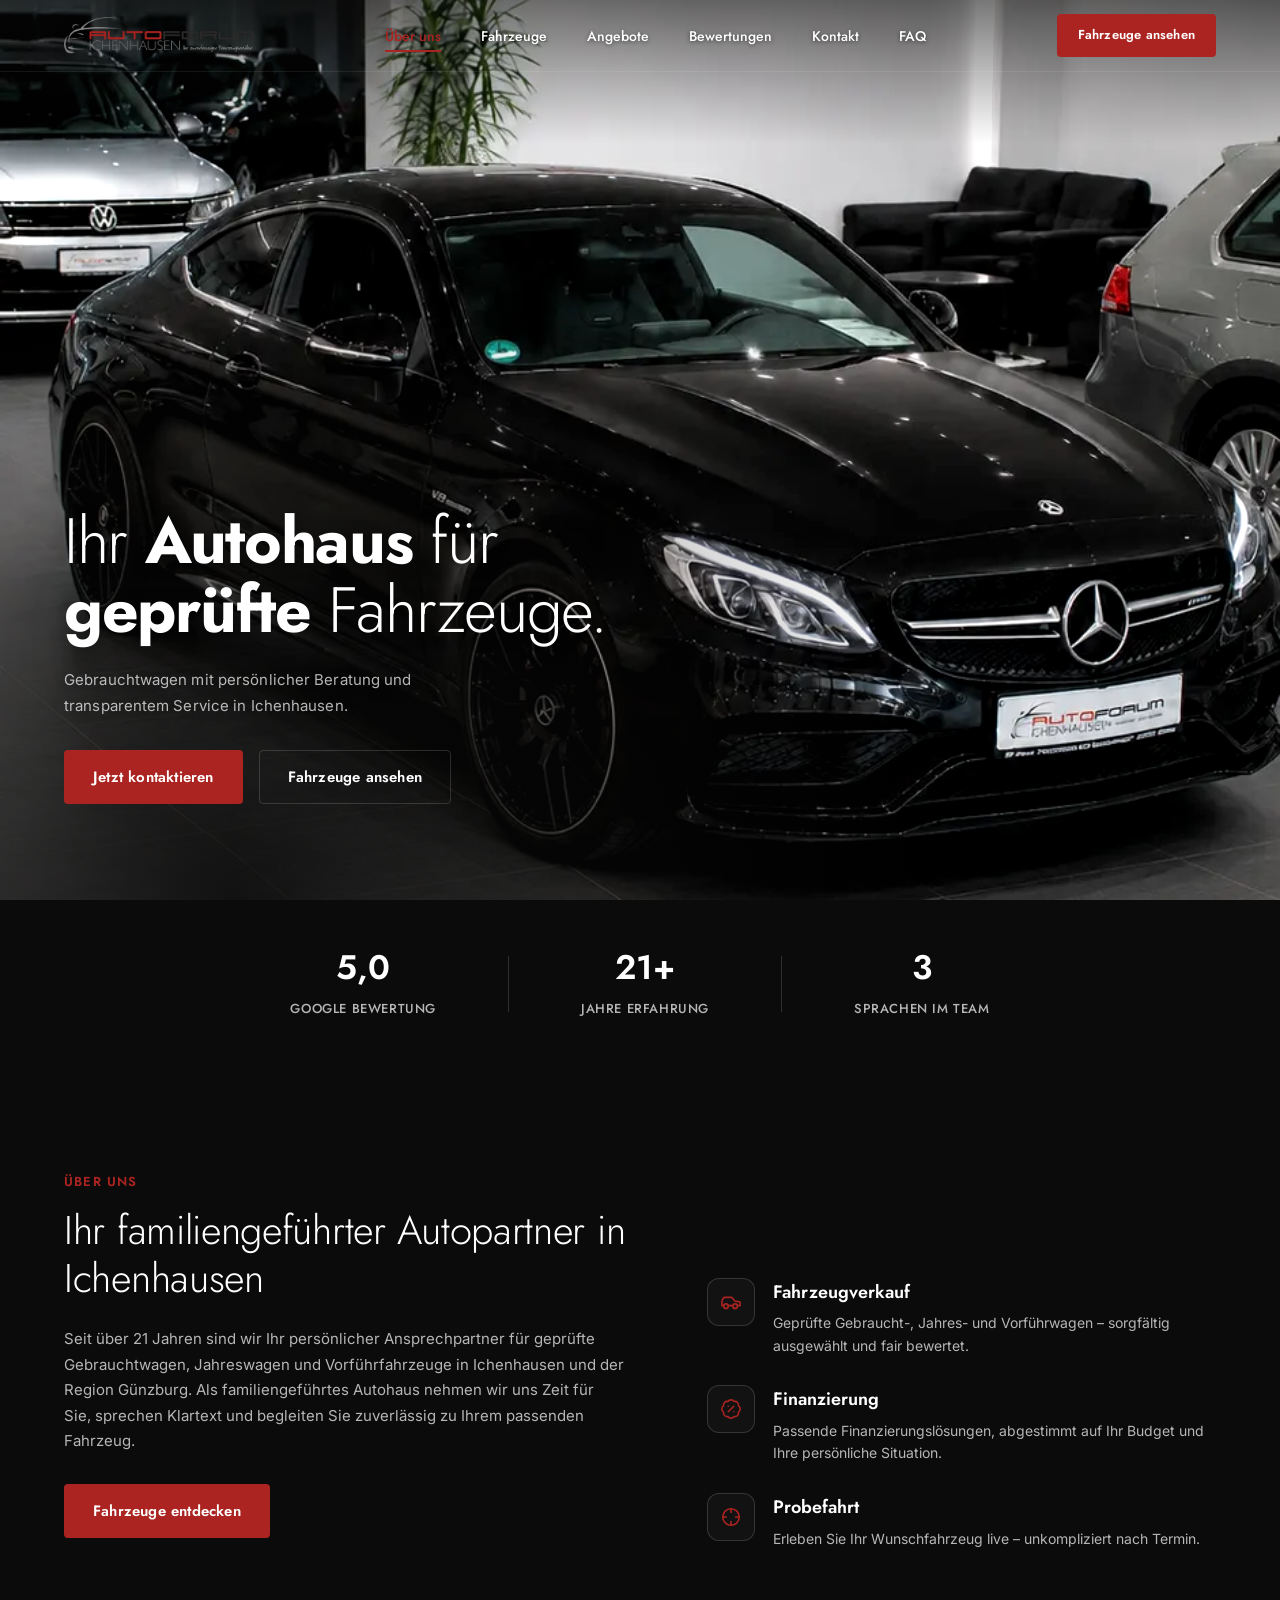
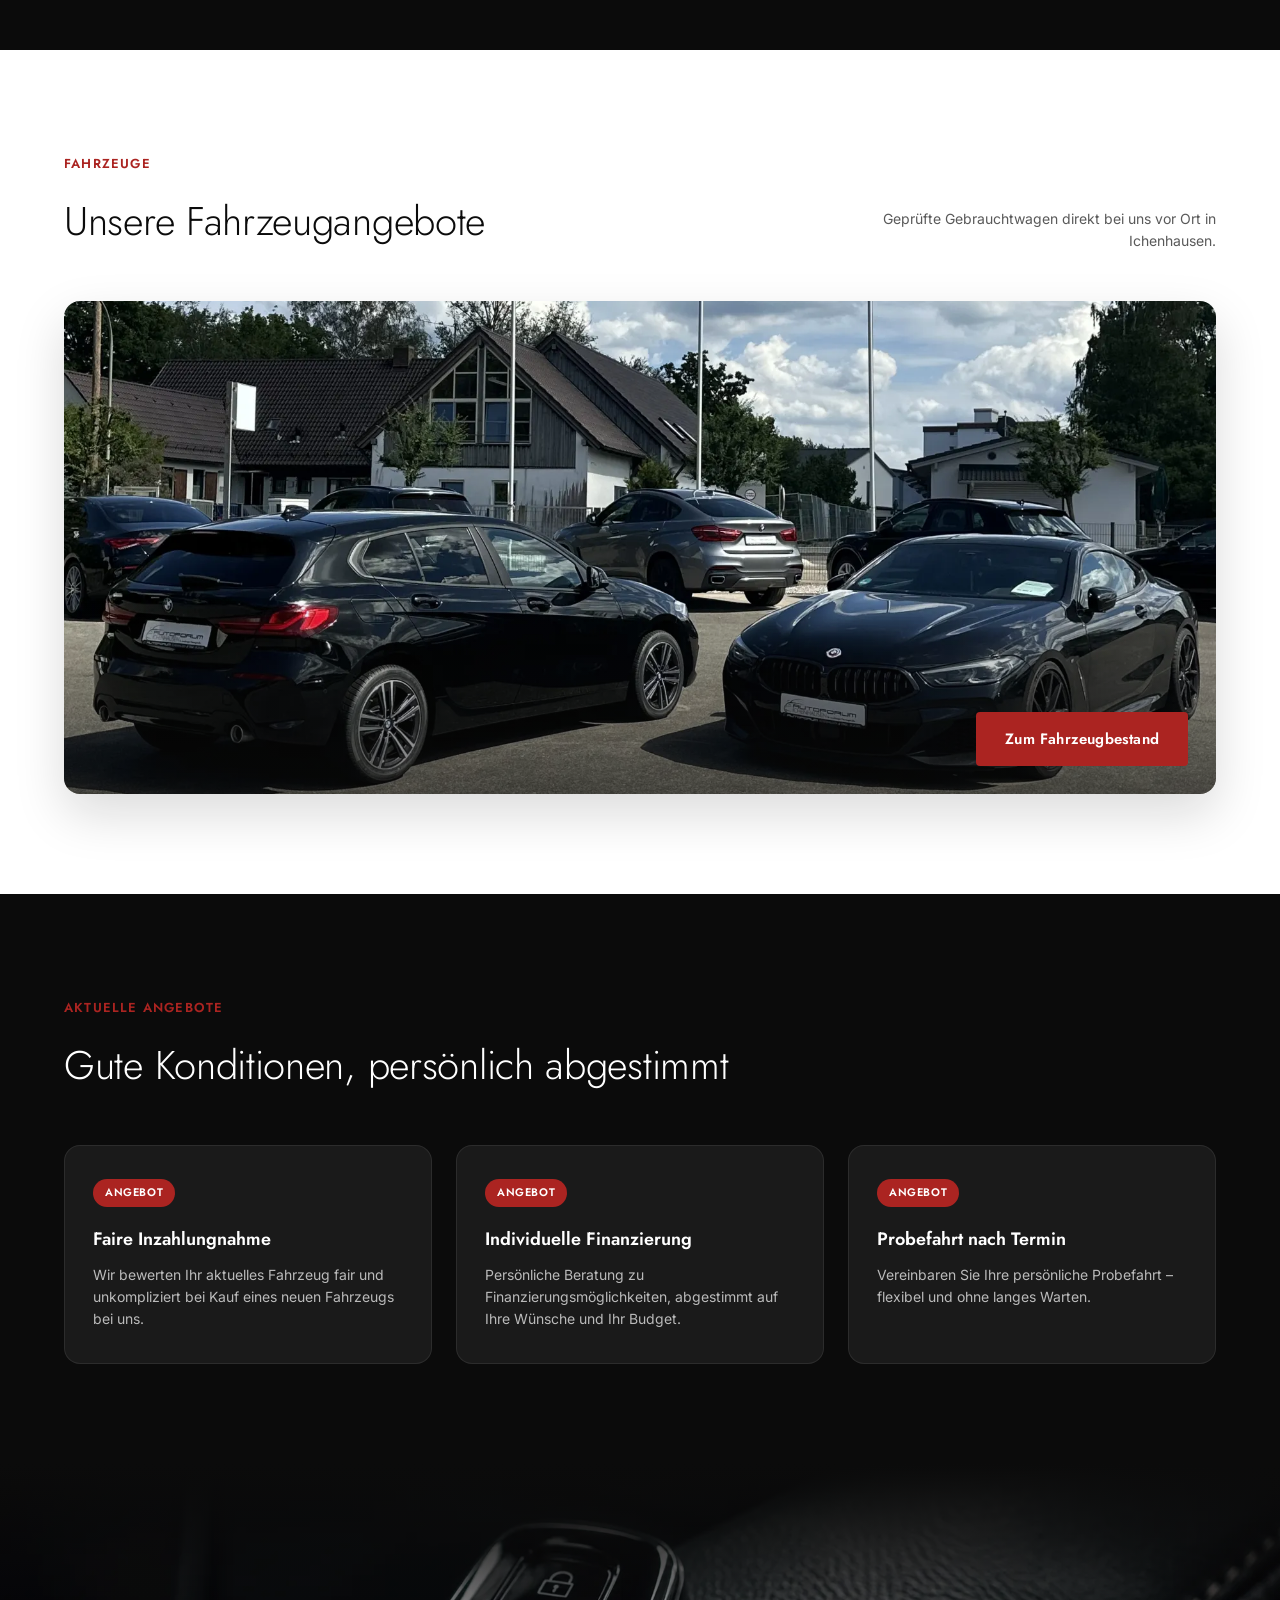
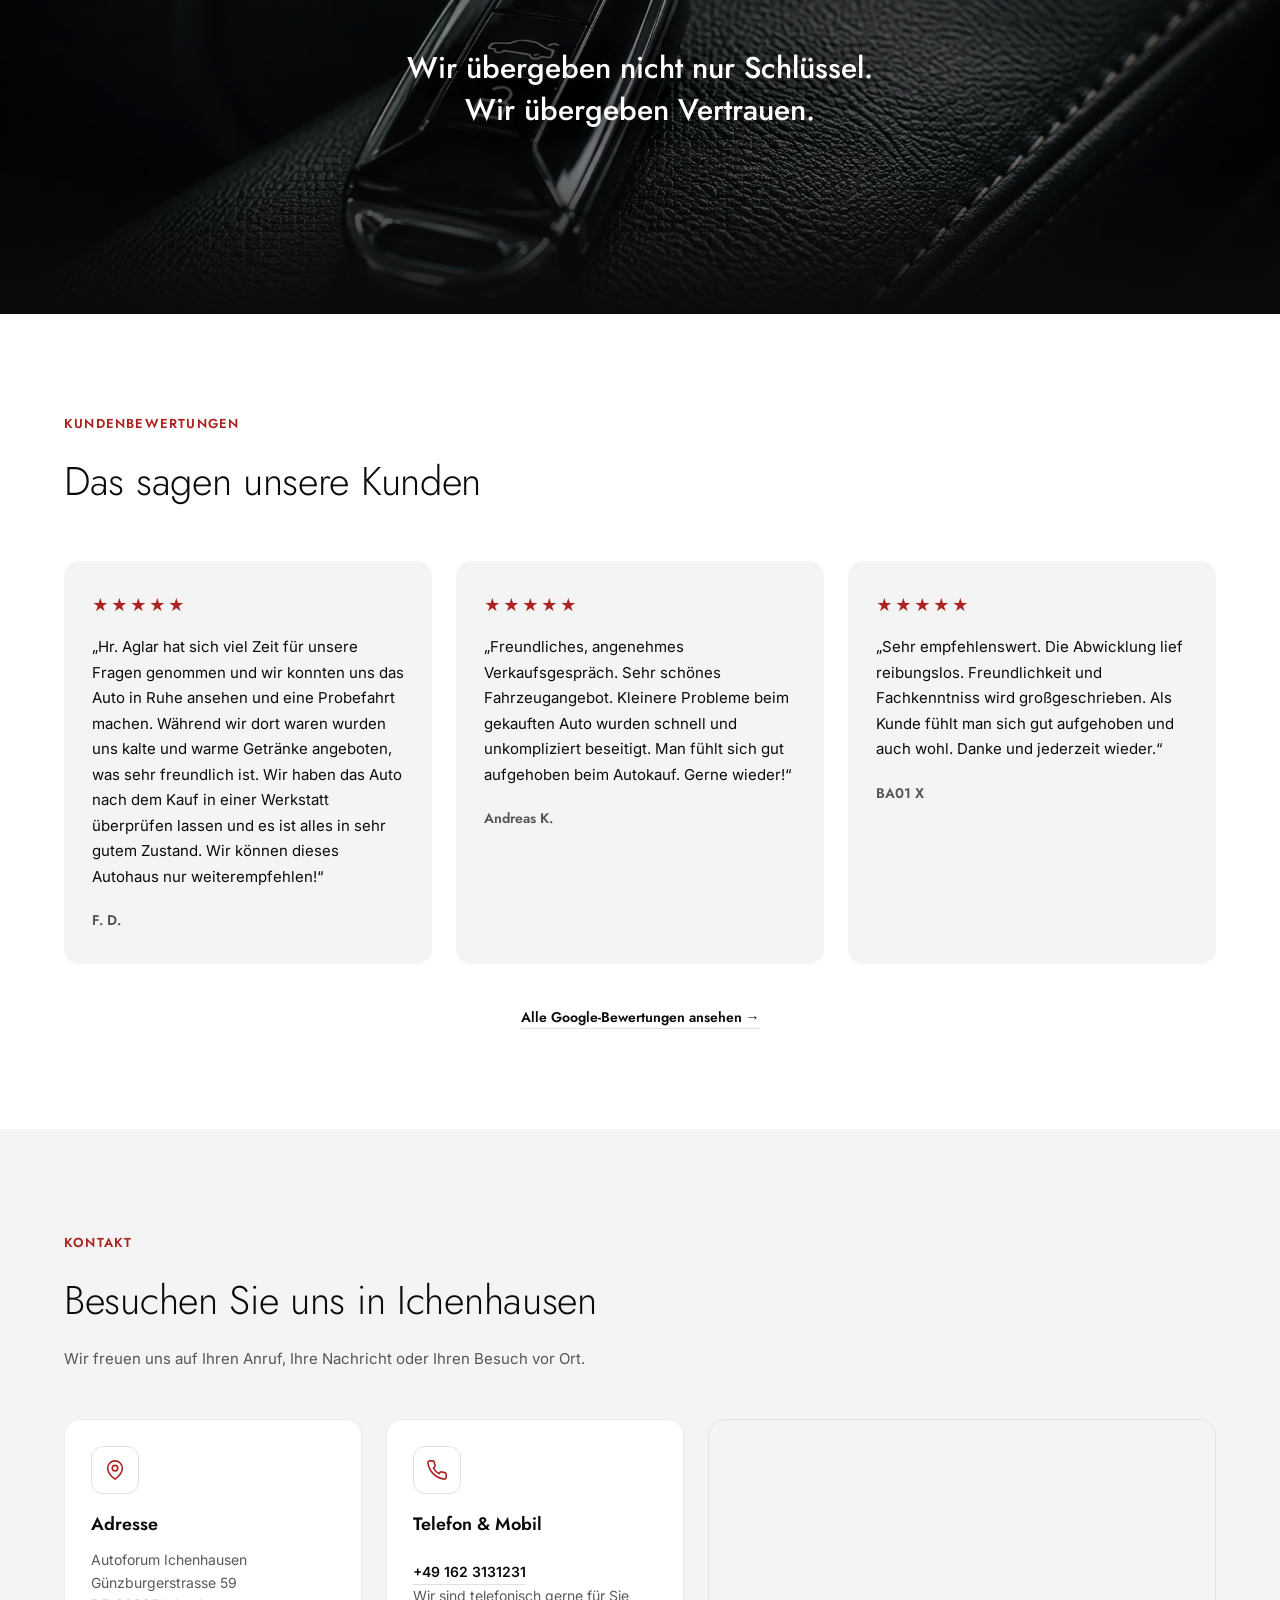
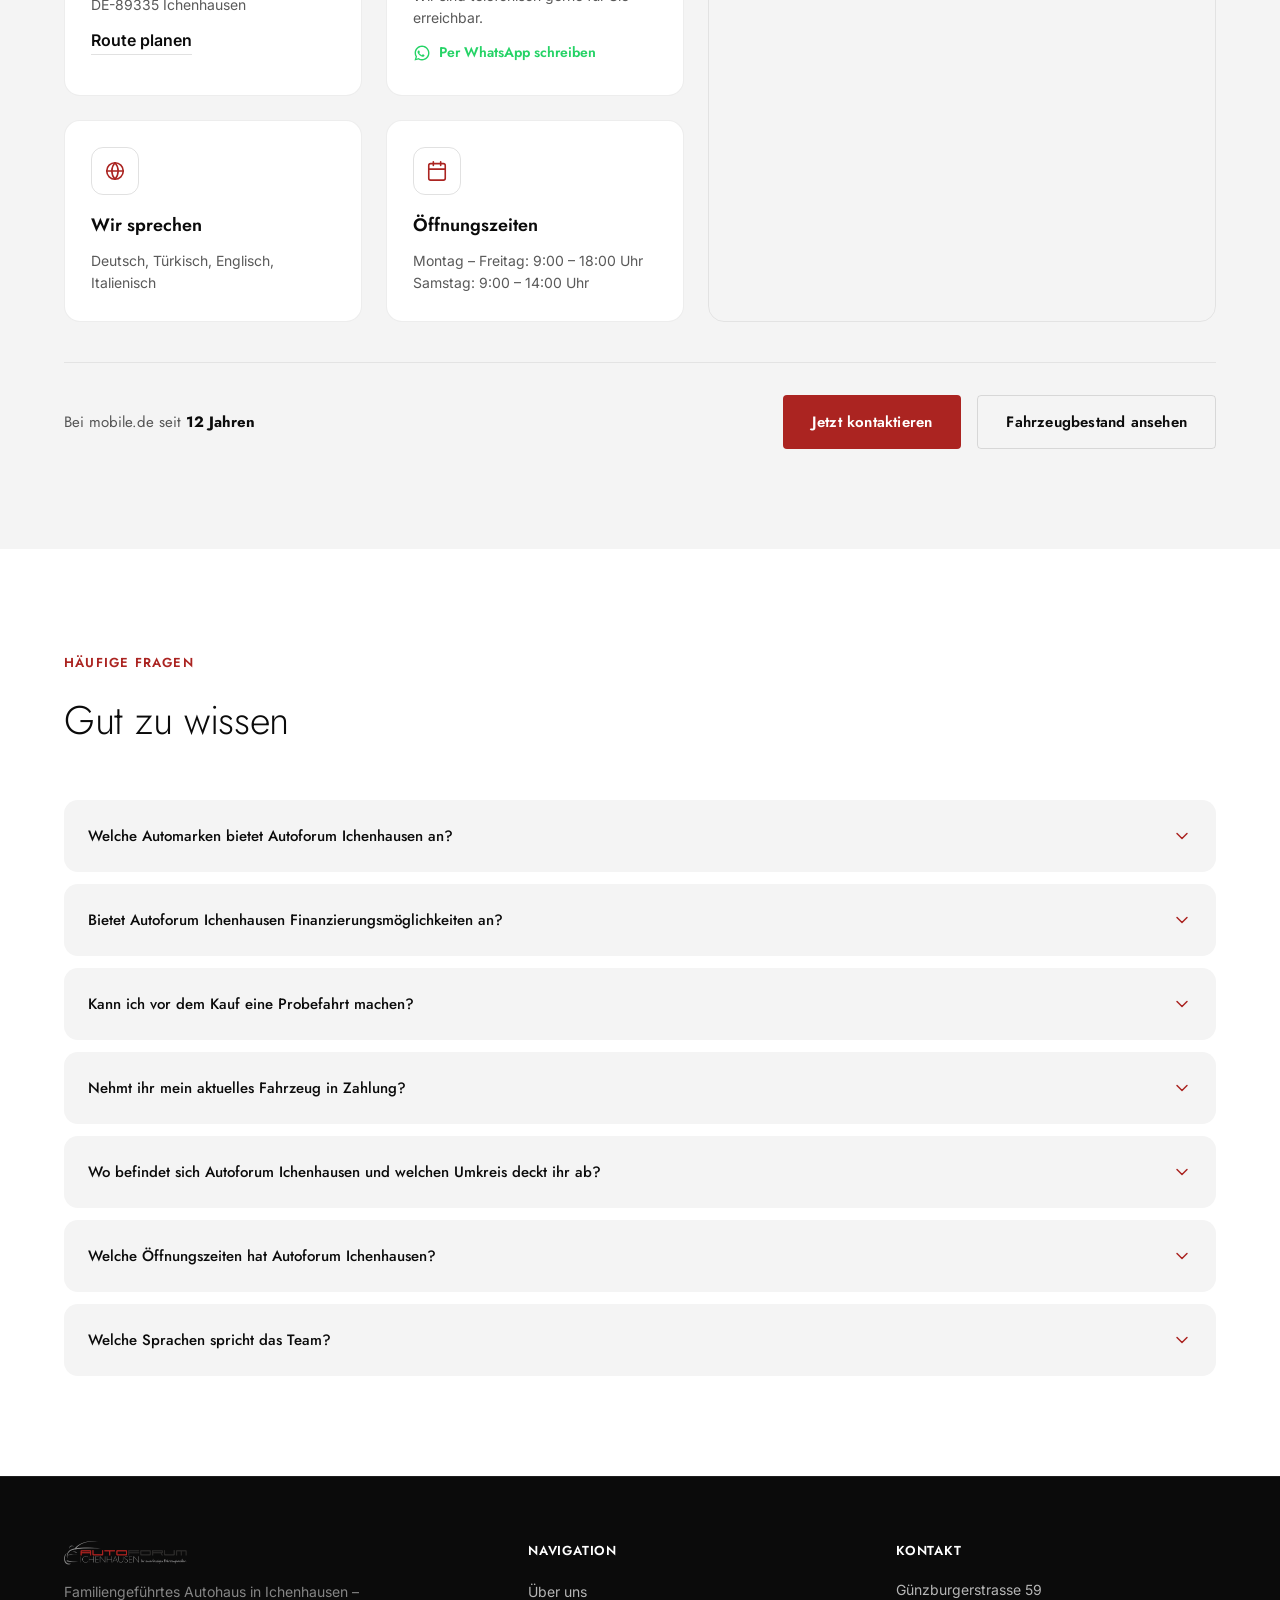
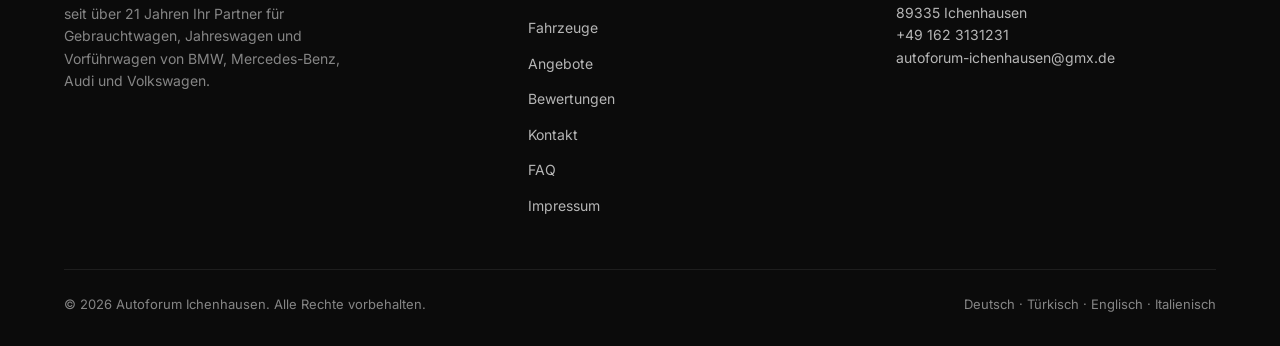
==== commit 7645fdbe: "seo optmierungen" ====
--- a/index.html
+++ b/index.html
@@ -20,7 +20,9 @@
   <meta property="og:locale" content="de_DE">
   <meta property="og:title" content="Autoforum Ichenhausen – Gebrauchtwagen, Jahreswagen & Vorführwagen">
   <meta property="og:description" content="Familiengeführtes Autohaus in Ichenhausen: seit über 21 Jahren geprüfte Gebrauchtwagen von BMW, Mercedes-Benz, Audi und Volkswagen. Persönlich beraten, ehrlich verkauft.">
-  <meta property="og:image" content="assets/Heroshowroom.png">
+  <meta property="og:image" content="assets/Heroshowroom.webp">
+  <meta property="og:image:width" content="1200">
+  <meta property="og:image:height" content="900">
   <!-- TODO: og:image und og:url auf absolute Produktions-URL setzen, sobald die Domain feststeht -->
 
   <link rel="preconnect" href="https://fonts.googleapis.com">
@@ -34,7 +36,7 @@
     "@context": "https://schema.org",
     "@type": "AutoDealer",
     "name": "Autoforum Ichenhausen",
-    "image": "assets/Heroshowroom.png",
+    "image": "assets/Heroshowroom.webp",
     "description": "Familiengeführtes Autohaus in Ichenhausen mit über 21 Jahren Erfahrung im Verkauf von Gebrauchtwagen, Jahreswagen und Vorführwagen der Marken BMW, Mercedes-Benz, Audi und Volkswagen.",
     "address": {
       "@type": "PostalAddress",
@@ -44,7 +46,7 @@
       "addressRegion": "Bayern",
       "addressCountry": "DE"
     },
-    "telephone": "+49-162-3131231",
+    "telephone": "+49 162 3131231",
     "email": "autoforum-ichenhausen@gmx.de",
     "openingHoursSpecification": [
       {
@@ -63,7 +65,119 @@
     "areaServed": ["Ichenhausen", "Günzburg", "Krumbach", "Neu-Ulm", "Ulm"],
     "brand": ["BMW", "Mercedes-Benz", "Audi", "Volkswagen"],
     "knowsLanguage": ["de", "tr", "en"],
-    "priceRange": "€€"
+    "priceRange": "€€",
+    "aggregateRating": {
+      "@type": "AggregateRating",
+      "ratingValue": "5.0",
+      "reviewCount": "62",
+      "bestRating": "5"
+    },
+    "review": [
+      {
+        "@type": "Review",
+        "reviewRating": {
+          "@type": "Rating",
+          "ratingValue": "5",
+          "bestRating": "5"
+        },
+        "author": {
+          "@type": "Person",
+          "name": "F. D."
+        },
+        "reviewBody": "Hr. Aglar hat sich viel Zeit für unsere Fragen genommen und wir konnten uns das Auto in Ruhe ansehen und eine Probefahrt machen. Während wir dort waren wurden uns kalte und warme Getränke angeboten, was sehr freundlich ist. Wir haben das Auto nach dem Kauf in einer Werkstatt überprüfen lassen und es ist alles in sehr gutem Zustand. Wir können dieses Autohaus nur weiterempfehlen!"
+      },
+      {
+        "@type": "Review",
+        "reviewRating": {
+          "@type": "Rating",
+          "ratingValue": "5",
+          "bestRating": "5"
+        },
+        "author": {
+          "@type": "Person",
+          "name": "Andreas K."
+        },
+        "reviewBody": "Freundliches, angenehmes Verkaufsgespräch. Sehr schönes Fahrzeugangebot. Kleinere Probleme beim gekauften Auto wurden schnell und unkompliziert beseitigt. Man fühlt sich gut aufgehoben beim Autokauf. Gerne wieder!"
+      },
+      {
+        "@type": "Review",
+        "reviewRating": {
+          "@type": "Rating",
+          "ratingValue": "5",
+          "bestRating": "5"
+        },
+        "author": {
+          "@type": "Person",
+          "name": "BA01 X"
+        },
+        "reviewBody": "Sehr empfehlenswert. Die Abwicklung lief reibungslos. Freundlichkeit und Fachkenntniss wird großgeschrieben. Als Kunde fühlt man sich gut aufgehoben und auch wohl. Danke und jederzeit wieder."
+      }
+    ]
+  }
+  </script>
+
+  <script type="application/ld+json">
+  {
+    "@context": "https://schema.org",
+    "@type": "FAQPage",
+    "mainEntity": [
+      {
+        "@type": "Question",
+        "name": "Welche Automarken bietet Autoforum Ichenhausen an?",
+        "acceptedAnswer": {
+          "@type": "Answer",
+          "text": "Wir führen geprüfte Gebrauchtwagen, Jahreswagen und Vorführwagen der Marken BMW, Mercedes-Benz, Audi und Volkswagen."
+        }
+      },
+      {
+        "@type": "Question",
+        "name": "Bietet Autoforum Ichenhausen Finanzierungsmöglichkeiten an?",
+        "acceptedAnswer": {
+          "@type": "Answer",
+          "text": "Ja. Wir beraten Sie persönlich zu individuellen Finanzierungslösungen, abgestimmt auf Ihr Budget und Ihre persönliche Situation."
+        }
+      },
+      {
+        "@type": "Question",
+        "name": "Kann ich vor dem Kauf eine Probefahrt machen?",
+        "acceptedAnswer": {
+          "@type": "Answer",
+          "text": "Ja, gerne. Probefahrten sind nach Terminvereinbarung möglich – einfach anrufen oder per WhatsApp einen Termin abstimmen."
+        }
+      },
+      {
+        "@type": "Question",
+        "name": "Nehmt ihr mein aktuelles Fahrzeug in Zahlung?",
+        "acceptedAnswer": {
+          "@type": "Answer",
+          "text": "Ja. Wir bewerten Ihr aktuelles Fahrzeug fair und unkompliziert bei Kauf eines neuen Fahrzeugs bei uns."
+        }
+      },
+      {
+        "@type": "Question",
+        "name": "Wo befindet sich Autoforum Ichenhausen und welchen Umkreis deckt ihr ab?",
+        "acceptedAnswer": {
+          "@type": "Answer",
+          "text": "Sie finden uns in der Günzburgerstrasse 59, 89335 Ichenhausen. Wir betreuen Kundinnen und Kunden aus Ichenhausen, Günzburg, Krumbach, Neu-Ulm und Ulm."
+        }
+      },
+      {
+        "@type": "Question",
+        "name": "Welche Öffnungszeiten hat Autoforum Ichenhausen?",
+        "acceptedAnswer": {
+          "@type": "Answer",
+          "text": "Montag bis Freitag von 9:00 bis 18:00 Uhr und samstags von 9:00 bis 14:00 Uhr."
+        }
+      },
+      {
+        "@type": "Question",
+        "name": "Welche Sprachen spricht das Team?",
+        "acceptedAnswer": {
+          "@type": "Answer",
+          "text": "Unser Team berät Sie auf Deutsch, Türkisch, Englisch und Italienisch."
+        }
+      }
+    ]
   }
   </script>
 </head>
@@ -84,6 +198,7 @@
           <li><a href="#angebote">Angebote</a></li>
           <li><a href="#bewertungen">Bewertungen</a></li>
           <li><a href="#kontakt">Kontakt</a></li>
+          <li><a href="#faq">FAQ</a></li>
         </ul>
       </nav>
 
@@ -102,8 +217,8 @@
   <section class="hero" id="hero">
     <div class="hero-media">
       <picture>
-        <source media="(max-width: 860px)" srcset="assets/mobileHer.png">
-        <img src="assets/herotest.png" alt="Fahrzeuge im Showroom des Autoforum Ichenhausen" class="hero-img">
+        <source media="(max-width: 860px)" srcset="assets/mobileHer.webp">
+        <img src="assets/herotest.webp" alt="Fahrzeuge im Showroom des Autoforum Ichenhausen" class="hero-img" fetchpriority="high" width="1672" height="941">
       </picture>
       <div class="hero-overlay"></div>
     </div>
@@ -226,7 +341,7 @@
       </div>
 
       <div class="vehicles-media reveal-scale">
-        <img src="assets/fahrzeuge.png" alt="Fahrzeuge auf dem Hof des Autoforum Ichenhausen" class="vehicles-img">
+        <img src="assets/fahrzeuge.webp" alt="Fahrzeuge auf dem Hof des Autoforum Ichenhausen" class="vehicles-img" loading="lazy" width="1800" height="850">
         <div class="vehicles-media-overlay"></div>
         <div class="vehicles-media-caption">
           <a href="https://home.mobile.de/home/index.html?customerId=11291043&utm_source=google&utm_medium=cpc&utm_campaign=PS_DE_CORE_CARS_GOOG_DSA_LEAD_BRO_Dealer__n-ps-go-d-c-a-a&utm_content=533637550681&utm_term=&utm_id=13897922139&gad_source=1&gad_campaignid=13897922139&gbraid=0AAAAAD230Mx4iwaomzoD1OWwT4Vxj1yBn&gclid=CjwKCAjwpK3SBhASEiwAtV1SPL903zIHkJh6gnS1S8WDkmDlD4dHwbbwN_AXrRke5hwf5YZaoor-yxoCnCIQAvD_BwE" target="_blank" rel="noopener noreferrer" class="btn btn-primary" title="Öffnet unseren Fahrzeugbestand auf mobile.de in einem neuen Tab">Zum Fahrzeugbestand</a>
@@ -263,7 +378,7 @@
   </section>
 
   <section class="key-banner" aria-label="Autoforum Ichenhausen">
-    <img src="assets/schlussel.png" alt="" class="key-banner-img">
+    <img src="assets/schlussel.webp" alt="" class="key-banner-img" loading="lazy" width="1916" height="821">
     <div class="key-banner-scrim"></div>
     <div class="key-banner-fade key-banner-fade-top"></div>
     <div class="key-banner-fade key-banner-fade-bottom"></div>
@@ -331,7 +446,7 @@
               <svg viewBox="0 0 24 24" fill="none" stroke="currentColor" stroke-width="1.75" stroke-linecap="round" stroke-linejoin="round"><path d="M22 16.92v3a2 2 0 0 1-2.18 2 19.79 19.79 0 0 1-8.63-3.07 19.5 19.5 0 0 1-6-6 19.79 19.79 0 0 1-3.07-8.67A2 2 0 0 1 4.11 2h3a2 2 0 0 1 2 1.72c.127.96.362 1.903.7 2.81a2 2 0 0 1-.45 2.11L8.09 9.91a16 16 0 0 0 6 6l1.27-1.27a2 2 0 0 1 2.11-.45c.907.338 1.85.573 2.81.7A2 2 0 0 1 22 16.92Z"/></svg>
             </div>
             <h3>Telefon &amp; Mobil</h3>
-            <p><a class="link-strong" href="tel:+491623131231">0162 3131231</a></p>
+            <p><a class="link-strong" href="tel:+491623131231">+49 162 3131231</a></p>
             <p>Wir sind telefonisch gerne für Sie erreichbar.</p>
             <a class="contact-whatsapp" href="https://wa.me/491623131231?text=Hallo%2C%20ich%20interessiere%20mich%20f%C3%BCr%20ein%20Fahrzeug%20bei%20Autoforum%20Ichenhausen." target="_blank" rel="noopener noreferrer">
               <svg class="contact-whatsapp-icon" viewBox="0 0 24 24" fill="currentColor" aria-hidden="true"><path d="M12.04 2.13c-5.46 0-9.9 4.45-9.9 9.9 0 1.75.46 3.45 1.33 4.95L2 22l5.15-1.35a9.87 9.87 0 0 0 4.88 1.28h.01c5.46 0 9.9-4.45 9.9-9.9 0-2.65-1.03-5.13-2.9-7-1.87-1.87-4.35-2.9-7-2.9Zm0 1.8c2.15 0 4.17.84 5.69 2.36 1.52 1.52 2.36 3.54 2.36 5.69 0 4.44-3.61 8.05-8.06 8.05a8 8 0 0 1-4.09-1.12l-.29-.17-3.05.8.82-2.97-.19-.3a7.97 7.97 0 0 1-1.23-4.29c0-4.44 3.62-8.05 8.04-8.05Zm-4.6 4.62c-.16 0-.4.06-.61.29-.21.24-.8.78-.8 1.9s.82 2.21.93 2.36c.11.16 1.61 2.45 3.9 3.34.55.21.97.34 1.3.44.55.17 1.05.15 1.44.09.44-.07 1.36-.55 1.55-1.09.19-.54.19-1 .13-1.09-.06-.1-.21-.15-.43-.26-.22-.11-1.36-.67-1.57-.74-.21-.08-.36-.11-.51.11-.15.22-.58.74-.71.9-.13.15-.26.17-.49.06-.22-.11-.95-.35-1.82-1.12-.67-.6-1.12-1.34-1.25-1.56-.13-.22-.01-.34.1-.45.1-.1.22-.26.33-.4.11-.13.15-.22.22-.37.07-.15.04-.28-.02-.4-.06-.11-.51-1.22-.7-1.68-.18-.43-.37-.37-.51-.38h-.44Z"/></svg>
@@ -398,6 +513,73 @@
     </div>
   </section>
 
+  <section class="faq" id="faq" aria-label="Häufige Fragen">
+    <div class="container">
+      <div class="faq-head reveal">
+        <span class="eyebrow">Häufige Fragen</span>
+        <h2 class="faq-title">Gut zu wissen</h2>
+      </div>
+
+      <div class="faq-list">
+        <details class="faq-item reveal">
+          <summary>
+            <span>Welche Automarken bietet Autoforum Ichenhausen an?</span>
+            <svg class="faq-chevron" viewBox="0 0 24 24" fill="none" stroke="currentColor" stroke-width="1.75" stroke-linecap="round" stroke-linejoin="round" aria-hidden="true"><path d="m6 9 6 6 6-6"/></svg>
+          </summary>
+          <p>Wir führen geprüfte Gebrauchtwagen, Jahreswagen und Vorführwagen der Marken BMW, Mercedes-Benz, Audi und Volkswagen.</p>
+        </details>
+
+        <details class="faq-item reveal">
+          <summary>
+            <span>Bietet Autoforum Ichenhausen Finanzierungsmöglichkeiten an?</span>
+            <svg class="faq-chevron" viewBox="0 0 24 24" fill="none" stroke="currentColor" stroke-width="1.75" stroke-linecap="round" stroke-linejoin="round" aria-hidden="true"><path d="m6 9 6 6 6-6"/></svg>
+          </summary>
+          <p>Ja. Wir beraten Sie persönlich zu individuellen Finanzierungslösungen, abgestimmt auf Ihr Budget und Ihre persönliche Situation.</p>
+        </details>
+
+        <details class="faq-item reveal">
+          <summary>
+            <span>Kann ich vor dem Kauf eine Probefahrt machen?</span>
+            <svg class="faq-chevron" viewBox="0 0 24 24" fill="none" stroke="currentColor" stroke-width="1.75" stroke-linecap="round" stroke-linejoin="round" aria-hidden="true"><path d="m6 9 6 6 6-6"/></svg>
+          </summary>
+          <p>Ja, gerne. Probefahrten sind nach Terminvereinbarung möglich – einfach anrufen oder per WhatsApp einen Termin abstimmen.</p>
+        </details>
+
+        <details class="faq-item reveal">
+          <summary>
+            <span>Nehmt ihr mein aktuelles Fahrzeug in Zahlung?</span>
+            <svg class="faq-chevron" viewBox="0 0 24 24" fill="none" stroke="currentColor" stroke-width="1.75" stroke-linecap="round" stroke-linejoin="round" aria-hidden="true"><path d="m6 9 6 6 6-6"/></svg>
+          </summary>
+          <p>Ja. Wir bewerten Ihr aktuelles Fahrzeug fair und unkompliziert bei Kauf eines neuen Fahrzeugs bei uns.</p>
+        </details>
+
+        <details class="faq-item reveal">
+          <summary>
+            <span>Wo befindet sich Autoforum Ichenhausen und welchen Umkreis deckt ihr ab?</span>
+            <svg class="faq-chevron" viewBox="0 0 24 24" fill="none" stroke="currentColor" stroke-width="1.75" stroke-linecap="round" stroke-linejoin="round" aria-hidden="true"><path d="m6 9 6 6 6-6"/></svg>
+          </summary>
+          <p>Sie finden uns in der Günzburgerstrasse 59, 89335 Ichenhausen. Wir betreuen Kundinnen und Kunden aus Ichenhausen, Günzburg, Krumbach, Neu-Ulm und Ulm.</p>
+        </details>
+
+        <details class="faq-item reveal">
+          <summary>
+            <span>Welche Öffnungszeiten hat Autoforum Ichenhausen?</span>
+            <svg class="faq-chevron" viewBox="0 0 24 24" fill="none" stroke="currentColor" stroke-width="1.75" stroke-linecap="round" stroke-linejoin="round" aria-hidden="true"><path d="m6 9 6 6 6-6"/></svg>
+          </summary>
+          <p>Montag bis Freitag von 9:00 bis 18:00 Uhr und samstags von 9:00 bis 14:00 Uhr.</p>
+        </details>
+
+        <details class="faq-item reveal">
+          <summary>
+            <span>Welche Sprachen spricht das Team?</span>
+            <svg class="faq-chevron" viewBox="0 0 24 24" fill="none" stroke="currentColor" stroke-width="1.75" stroke-linecap="round" stroke-linejoin="round" aria-hidden="true"><path d="m6 9 6 6 6-6"/></svg>
+          </summary>
+          <p>Unser Team berät Sie auf Deutsch, Türkisch, Englisch und Italienisch.</p>
+        </details>
+      </div>
+    </div>
+  </section>
+
   </main>
 
   <footer class="site-footer">
@@ -416,6 +598,7 @@
             <li><a href="#angebote">Angebote</a></li>
             <li><a href="#bewertungen">Bewertungen</a></li>
             <li><a href="#kontakt">Kontakt</a></li>
+            <li><a href="#faq">FAQ</a></li>
             <li><a href="impressum.html">Impressum</a></li>
           </ul>
         </div>
@@ -425,7 +608,7 @@
           <address class="footer-address">
             Günzburgerstrasse 59<br>
             89335 Ichenhausen<br>
-            <a href="tel:+491623131231">0162 3131231</a><br>
+            <a href="tel:+491623131231">+49 162 3131231</a><br>
             <a href="mailto:autoforum-ichenhausen@gmx.de">autoforum-ichenhausen@gmx.de</a>
           </address>
         </div>
--- a/style.css
+++ b/style.css
@@ -678,7 +678,9 @@
         rgba(8, 8, 8, 0) 82%),
       linear-gradient(180deg,
         rgba(8, 8, 8, 0.55) 0%,
-        rgba(8, 8, 8, 0) 16%);
+        rgba(8, 8, 8, 0) 16%,
+        rgba(8, 8, 8, 0) 66%,
+        rgba(8, 8, 8, 0.97) 100%);
   }
 
   .hero-cta-row .btn-secondary {
@@ -1264,6 +1266,103 @@
 
 @media (max-width: 480px) {
   .testimonials {
+    padding: var(--space-section-sm) 0;
+  }
+}
+
+/* ---------- Häufige Fragen ---------- */
+
+.faq {
+  scroll-margin-top: var(--header-height);
+  background: var(--color-surface);
+  padding: var(--space-section) 0;
+}
+
+.faq-head {
+  max-width: 560px;
+  margin: 0 0 var(--space-head-gap);
+  text-align: left;
+}
+
+.faq-title {
+  font-family: var(--font-heading);
+  font-weight: 300;
+  font-size: var(--fs-h2);
+  letter-spacing: -0.3px;
+  color: var(--color-ink);
+}
+
+.faq-list {
+  display: flex;
+  flex-direction: column;
+  gap: 12px;
+}
+
+.faq-item {
+  background: var(--color-surface-alt);
+  border-radius: 14px;
+  padding: 6px 24px;
+  transition: background 0.2s ease;
+}
+
+.faq-item[open] {
+  background: var(--color-surface-alt);
+}
+
+.faq-item summary {
+  display: flex;
+  align-items: center;
+  justify-content: space-between;
+  gap: 20px;
+  padding: 18px 0;
+  cursor: pointer;
+  list-style: none;
+  font-family: var(--font-heading);
+  font-weight: 500;
+  font-size: var(--fs-body);
+  color: var(--color-ink);
+}
+
+.faq-item summary::-webkit-details-marker {
+  display: none;
+}
+
+.faq-chevron {
+  flex: none;
+  width: 20px;
+  height: 20px;
+  color: var(--color-accent);
+  transition: transform 0.25s ease;
+}
+
+.faq-item[open] .faq-chevron {
+  transform: rotate(180deg);
+}
+
+.faq-item p {
+  max-width: 720px;
+  font-size: var(--fs-body-sm);
+  line-height: var(--lh-body-sm);
+  color: var(--color-ink-70);
+  padding: 0 0 20px;
+}
+
+@media (max-width: 860px) {
+  .faq {
+    padding: var(--space-section-md) 0;
+  }
+
+  .faq-head {
+    margin-bottom: var(--space-head-gap-sm);
+  }
+
+  .faq-item {
+    padding: 4px 18px;
+  }
+}
+
+@media (max-width: 480px) {
+  .faq {
     padding: var(--space-section-sm) 0;
   }
 }
